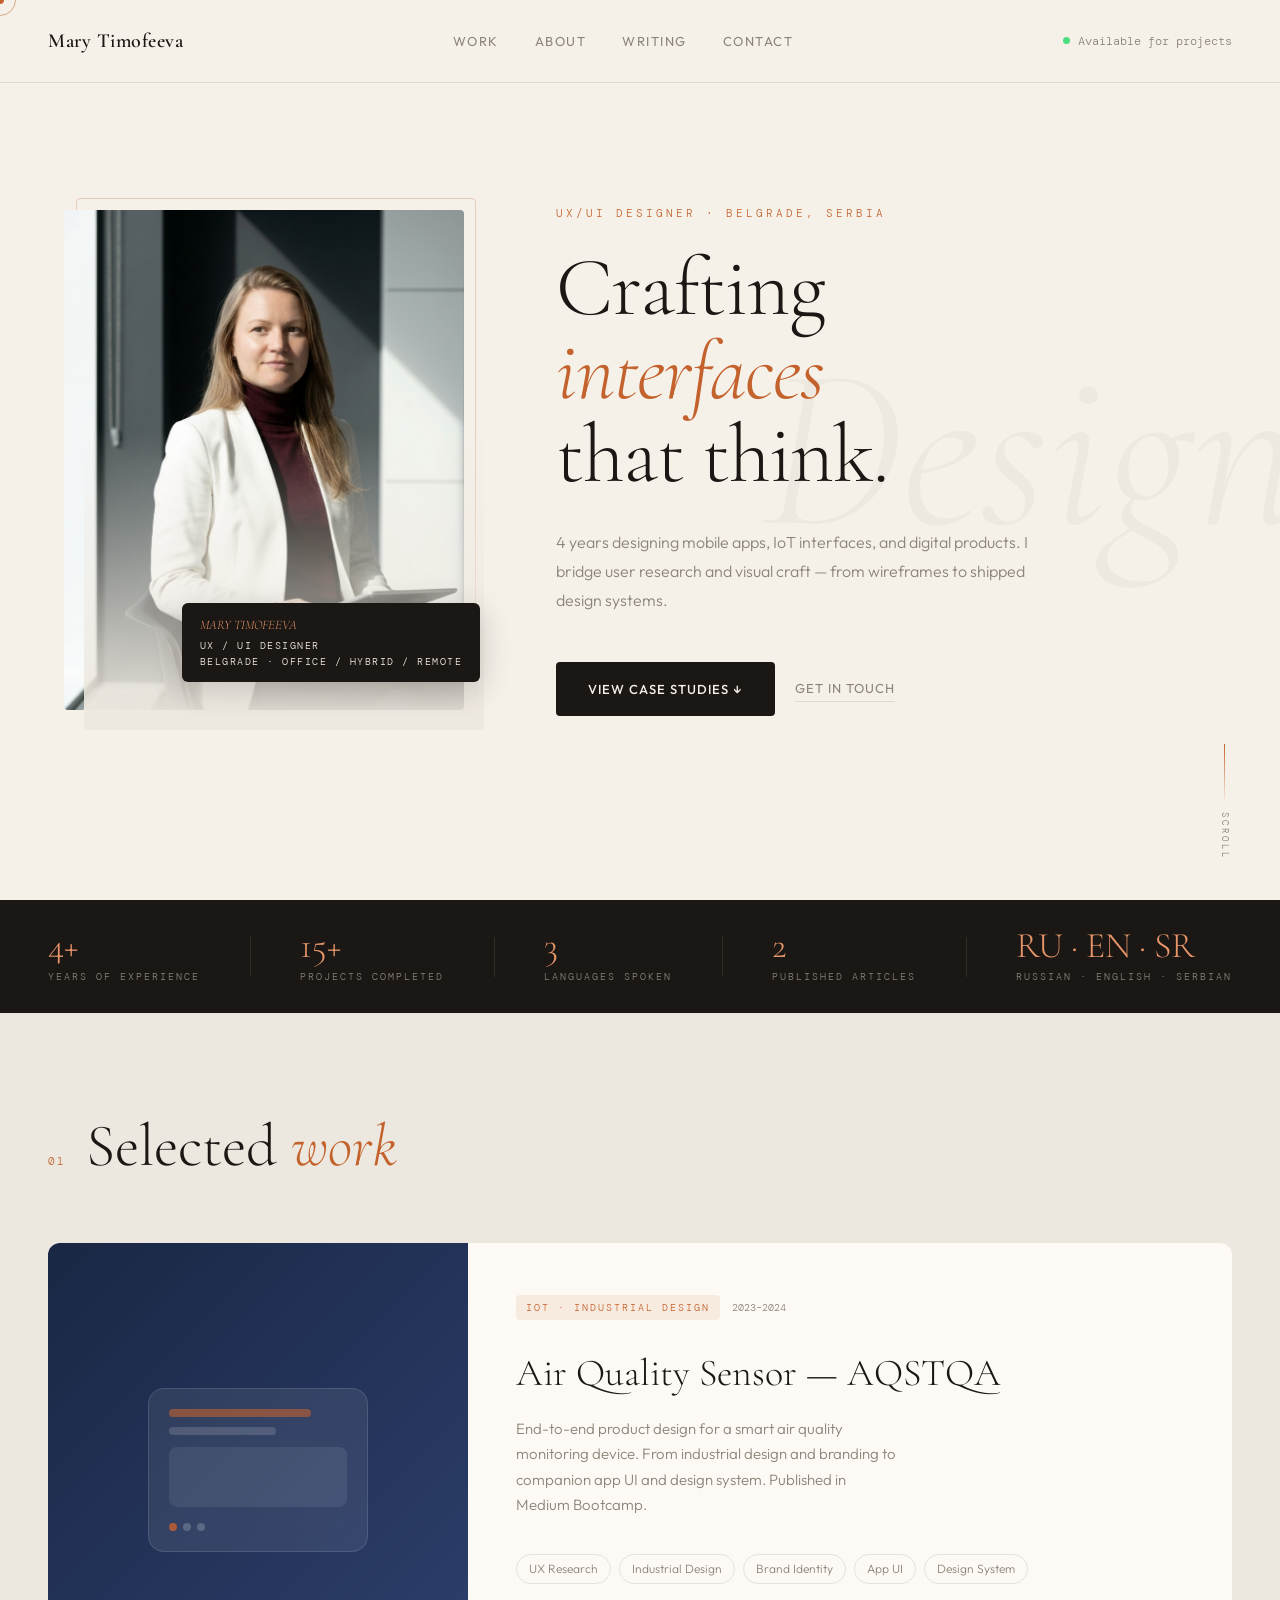
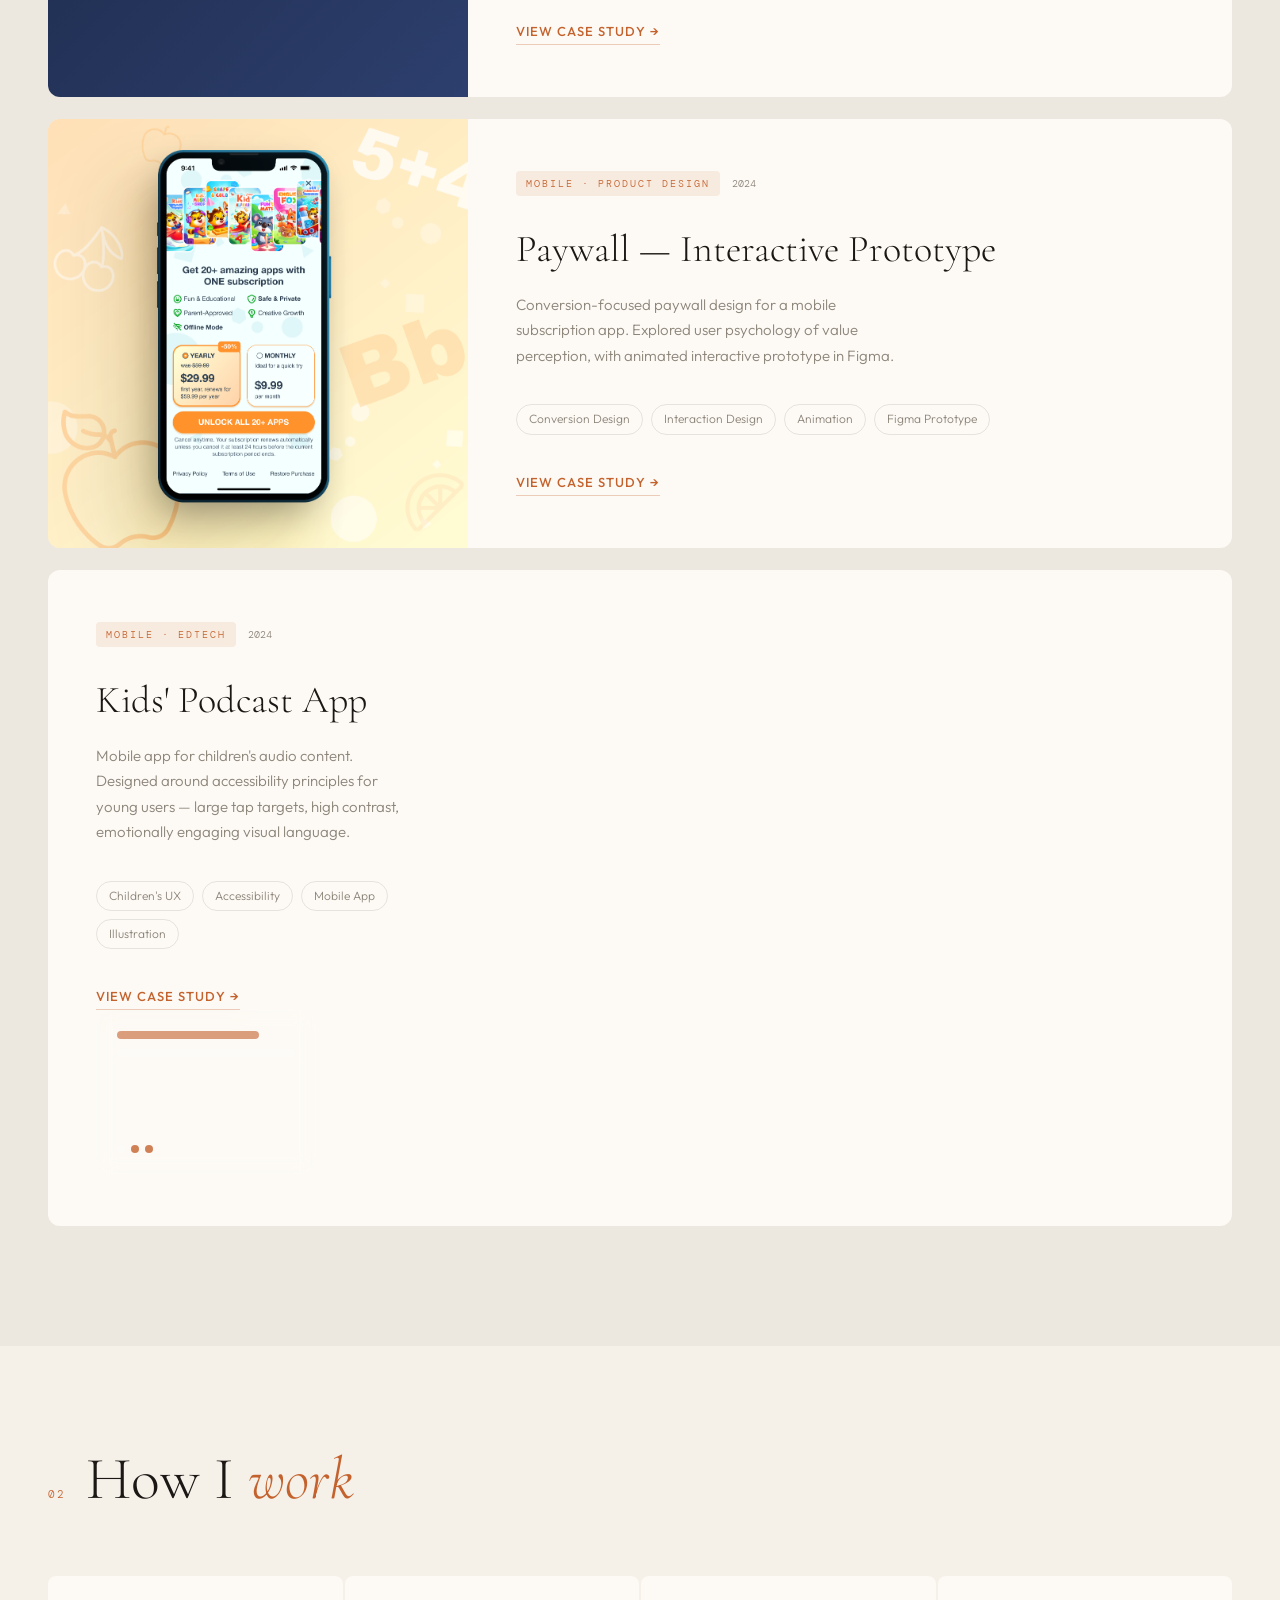
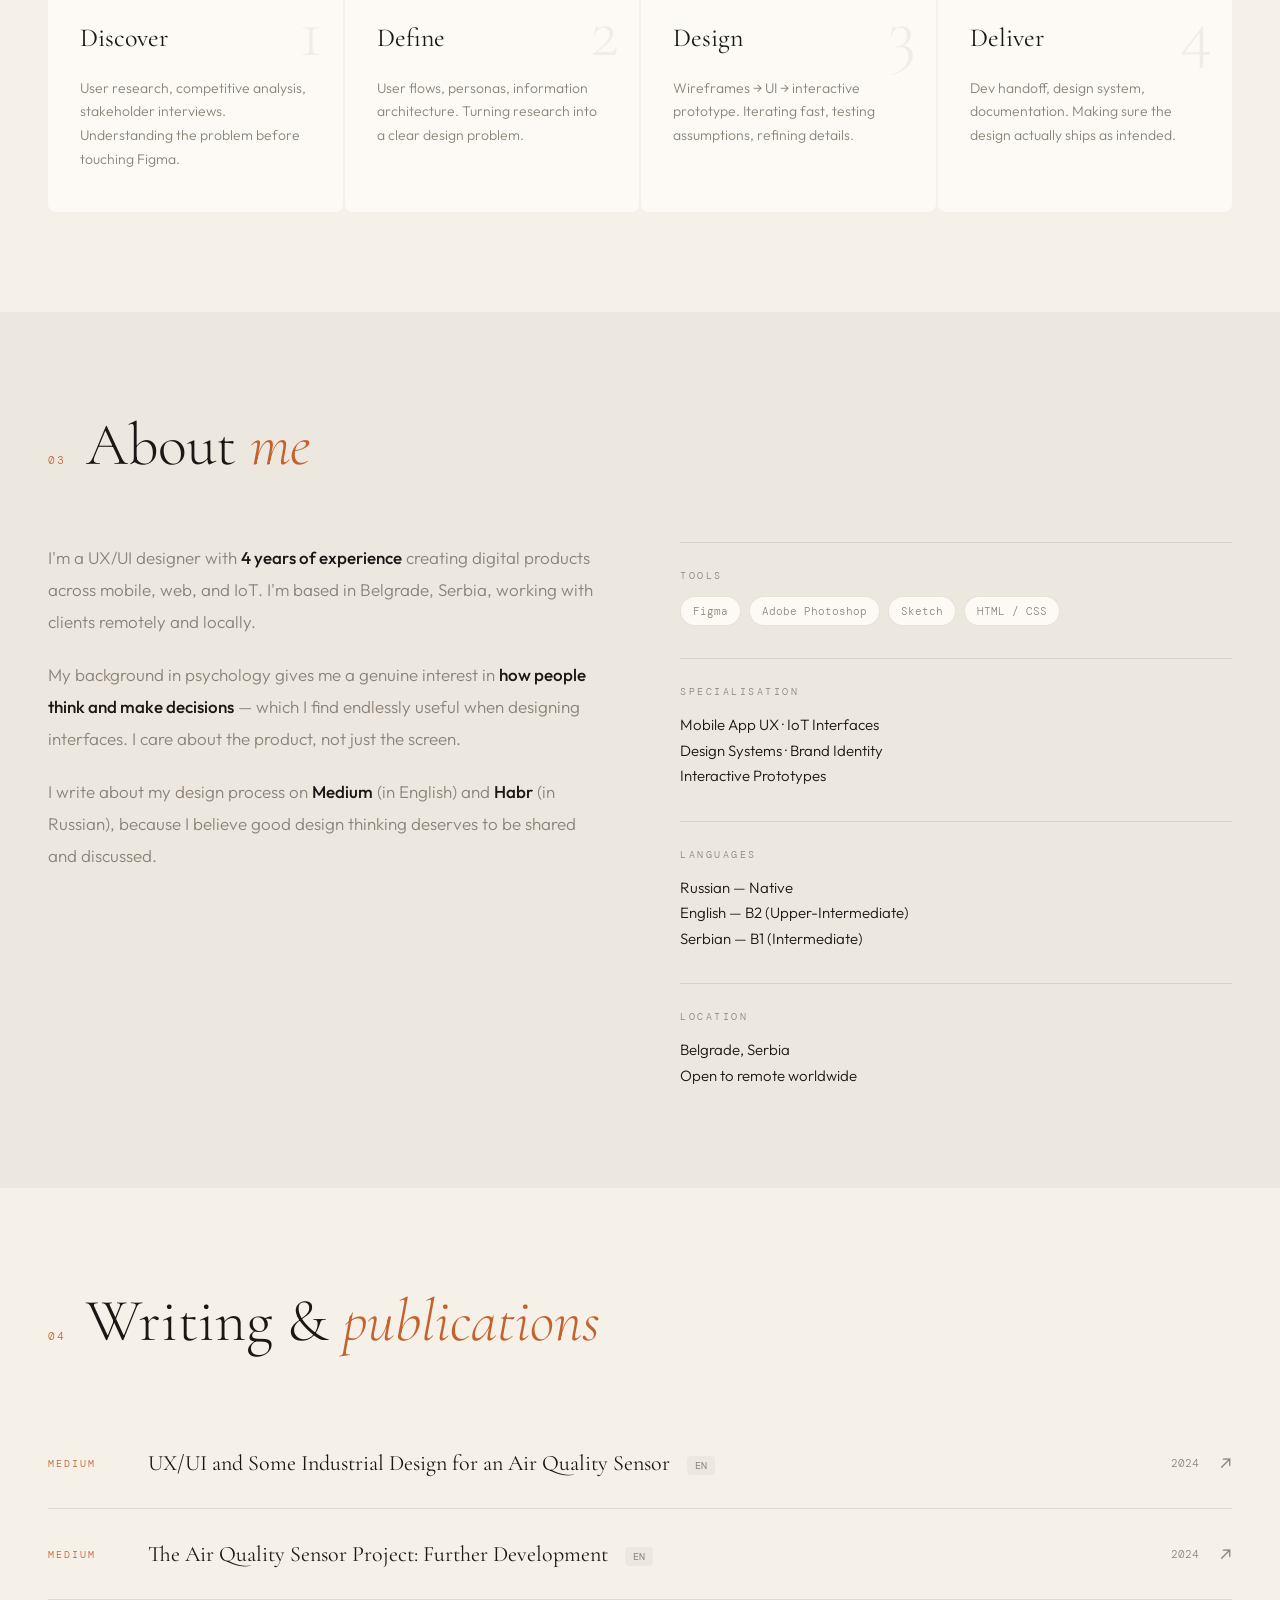
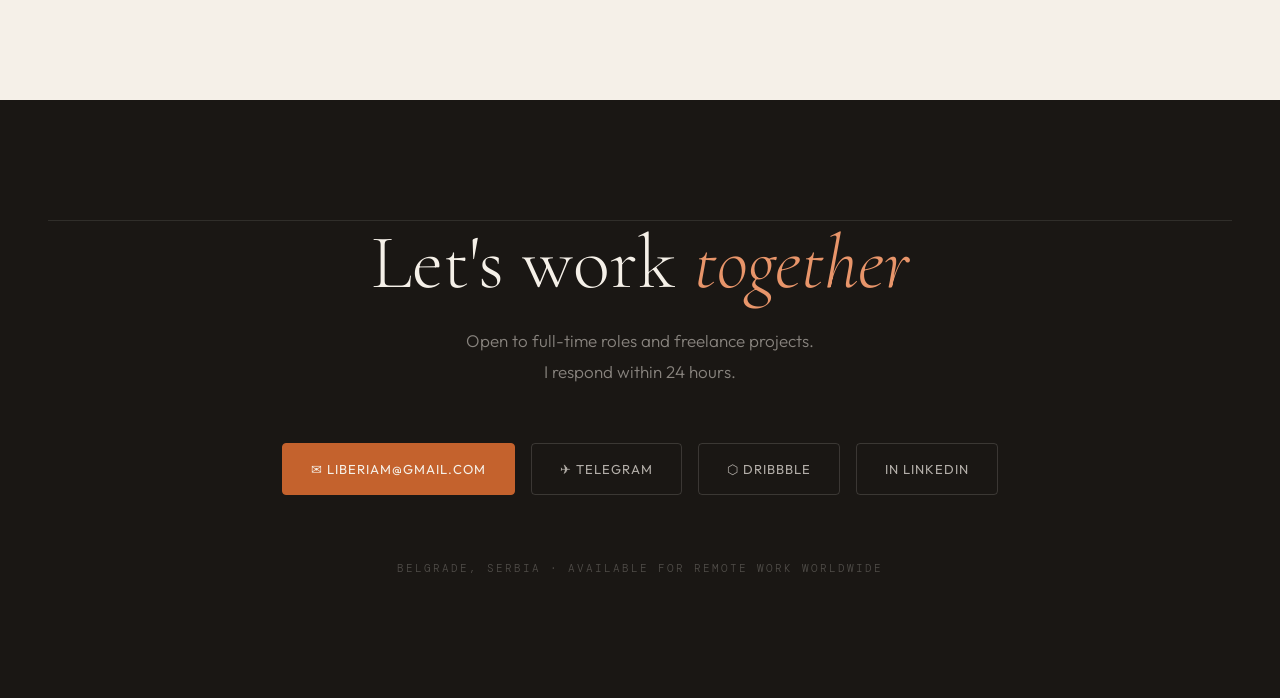
==== index.html @ 2b5f8d0b "Add files via upload" ====
<!DOCTYPE html>
<html lang="en">
<head>
<meta charset="UTF-8">
<meta name="viewport" content="width=device-width, initial-scale=1.0">
<title>Mary Timofeeva — UX/UI Designer Portfolio</title>
<style>
@import url('https://fonts.googleapis.com/css2?family=Cormorant+Garamond:ital,wght@0,300;0,400;0,600;1,300;1,400&family=DM+Mono:wght@300;400;500&family=Outfit:wght@300;400;500;600&display=swap');

:root {
  --cream: #F5F0E8;
  --ink: #1A1714;
  --warm-gray: #8C8479;
  --accent: #C4622D;
  --accent-light: #E8956A;
  --surface: #EDE8DF;
  --border: rgba(26,23,20,0.1);
  --card: #FDFAF5;
}

* { margin: 0; padding: 0; box-sizing: border-box; }

html { scroll-behavior: smooth; }

body {
  background: var(--cream);
  color: var(--ink);
  font-family: 'Outfit', sans-serif;
  font-weight: 300;
  line-height: 1.7;
  cursor: none;
}

/* Custom cursor */
.cursor {
  width: 8px; height: 8px;
  background: var(--accent);
  border-radius: 50%;
  position: fixed;
  pointer-events: none;
  z-index: 9999;
  transition: transform 0.15s ease;
  transform: translate(-50%, -50%);
}
.cursor-ring {
  width: 32px; height: 32px;
  border: 1px solid var(--accent);
  border-radius: 50%;
  position: fixed;
  pointer-events: none;
  z-index: 9998;
  transition: transform 0.35s ease, width 0.3s, height 0.3s, opacity 0.3s;
  transform: translate(-50%, -50%);
  opacity: 0.5;
}

/* Nav */
nav {
  position: fixed;
  top: 0; left: 0; right: 0;
  z-index: 100;
  display: flex;
  justify-content: space-between;
  align-items: center;
  padding: 24px 48px;
  background: rgba(245, 240, 232, 0.9);
  backdrop-filter: blur(12px);
  border-bottom: 1px solid var(--border);
}

.nav-logo {
  font-family: 'Cormorant Garamond', serif;
  font-size: 20px;
  font-weight: 600;
  letter-spacing: 0.5px;
}

.nav-links {
  display: flex;
  gap: 36px;
  list-style: none;
}

.nav-links a {
  font-size: 13px;
  font-weight: 400;
  letter-spacing: 1.5px;
  text-transform: uppercase;
  color: var(--warm-gray);
  text-decoration: none;
  transition: color 0.2s;
}

.nav-links a:hover { color: var(--accent); }

.nav-status {
  display: flex;
  align-items: center;
  gap: 8px;
  font-size: 12px;
  font-family: 'DM Mono', monospace;
  color: var(--warm-gray);
}

.status-dot {
  width: 7px; height: 7px;
  background: #4ade80;
  border-radius: 50%;
  animation: pulse 2s infinite;
}

@keyframes pulse {
  0%, 100% { opacity: 1; transform: scale(1); }
  50% { opacity: 0.6; transform: scale(0.85); }
}

/* Hero */
.hero {
  min-height: 100vh;
  display: grid;
  grid-template-columns: 420px 1fr;
  align-items: center;
  padding: 100px 64px 80px 64px;
  position: relative;
  overflow: hidden;
  gap: 72px;
}

.hero-bg-text {
  position: absolute;
  top: 50%;
  right: -20px;
  transform: translateY(-50%);
  font-family: 'Cormorant Garamond', serif;
  font-size: clamp(120px, 18vw, 280px);
  font-weight: 300;
  font-style: italic;
  color: rgba(26,23,20,0.035);
  line-height: 1;
  pointer-events: none;
  user-select: none;
  white-space: nowrap;
  z-index: 0;
}

/* Photo column */
.hero-photo-col {
  position: relative;
  z-index: 1;
  opacity: 0;
  animation: fadeUp 1s ease 0.1s forwards;
}

.hero-photo-frame {
  position: relative;
  width: 100%;
  max-width: 400px;
}

.hero-photo-frame::before {
  content: '';
  position: absolute;
  inset: -12px -12px 12px 12px;
  border: 1.5px solid rgba(196,98,45,0.25);
  border-radius: 4px;
  z-index: 0;
}

.hero-photo-frame::after {
  content: '';
  position: absolute;
  bottom: -20px;
  left: 20px;
  right: -20px;
  height: 60%;
  background: linear-gradient(to top, var(--surface), transparent);
  z-index: 2;
  border-radius: 0 0 4px 4px;
  pointer-events: none;
}

.hero-photo {
  width: 100%;
  aspect-ratio: 4/5;
  object-fit: cover;
  object-position: center top;
  border-radius: 4px;
  display: block;
  position: relative;
  z-index: 1;
  filter: grayscale(8%) contrast(1.02);
}

.hero-photo-badge {
  position: absolute;
  bottom: 28px;
  right: -16px;
  z-index: 10;
  background: var(--ink);
  color: var(--cream);
  padding: 12px 18px;
  border-radius: 6px;
  font-family: 'DM Mono', monospace;
  font-size: 10px;
  letter-spacing: 1.5px;
  text-transform: uppercase;
  line-height: 1.6;
  box-shadow: 0 8px 32px rgba(26,23,20,0.2);
}

.hero-photo-badge span {
  display: block;
  color: var(--accent-light);
  font-size: 13px;
  font-family: 'Cormorant Garamond', serif;
  font-style: italic;
  letter-spacing: 0;
  margin-bottom: 2px;
}

/* Text column */
.hero-text-col {
  position: relative;
  z-index: 1;
  display: flex;
  flex-direction: column;
  justify-content: center;
}

.hero-tag {
  font-family: 'DM Mono', monospace;
  font-size: 11px;
  letter-spacing: 3px;
  text-transform: uppercase;
  color: var(--accent);
  margin-bottom: 24px;
  opacity: 0;
  animation: fadeUp 0.8s ease 0.3s forwards;
}

.hero h1 {
  font-family: 'Cormorant Garamond', serif;
  font-size: clamp(48px, 6.5vw, 96px);
  font-weight: 300;
  line-height: 1.0;
  letter-spacing: -1px;
  margin-bottom: 32px;
  opacity: 0;
  animation: fadeUp 0.8s ease 0.5s forwards;
}

.hero h1 em {
  font-style: italic;
  color: var(--accent);
}

.hero-desc {
  max-width: 480px;
  font-size: 16px;
  color: var(--warm-gray);
  line-height: 1.8;
  margin-bottom: 48px;
  opacity: 0;
  animation: fadeUp 0.8s ease 0.7s forwards;
}

.hero-actions {
  display: flex;
  gap: 20px;
  align-items: center;
  opacity: 0;
  animation: fadeUp 0.8s ease 0.9s forwards;
}

.btn-primary {
  display: inline-flex;
  align-items: center;
  gap: 10px;
  background: var(--ink);
  color: var(--cream);
  padding: 16px 32px;
  border-radius: 4px;
  font-size: 13px;
  font-weight: 500;
  letter-spacing: 1px;
  text-transform: uppercase;
  text-decoration: none;
  transition: background 0.2s, transform 0.2s;
}

.btn-primary:hover {
  background: var(--accent);
  transform: translateY(-2px);
}

.btn-secondary {
  font-size: 13px;
  font-weight: 400;
  letter-spacing: 1px;
  text-transform: uppercase;
  color: var(--warm-gray);
  text-decoration: none;
  border-bottom: 1px solid var(--border);
  padding-bottom: 2px;
  transition: color 0.2s, border-color 0.2s;
}

.btn-secondary:hover {
  color: var(--accent);
  border-color: var(--accent);
}

.hero-scroll {
  position: absolute;
  bottom: 40px;
  right: 48px;
  display: flex;
  flex-direction: column;
  align-items: center;
  gap: 8px;
  opacity: 0;
  animation: fadeUp 0.8s ease 1.2s forwards;
  z-index: 2;
}

.scroll-line {
  width: 1px;
  height: 60px;
  background: linear-gradient(to bottom, var(--accent), transparent);
  animation: scrollAnim 2s ease-in-out infinite;
}

@keyframes scrollAnim {
  0%, 100% { transform: scaleY(1); opacity: 1; }
  50% { transform: scaleY(0.5); opacity: 0.4; }
}

.scroll-label {
  font-family: 'DM Mono', monospace;
  font-size: 9px;
  letter-spacing: 3px;
  text-transform: uppercase;
  color: var(--warm-gray);
  writing-mode: vertical-rl;
}

@keyframes fadeUp {
  from { opacity: 0; transform: translateY(24px); }
  to { opacity: 1; transform: translateY(0); }
}

/* Stats bar */
.stats-bar {
  background: var(--ink);
  color: var(--cream);
  padding: 28px 48px;
  display: flex;
  justify-content: space-between;
  align-items: center;
  gap: 24px;
  flex-wrap: wrap;
}

.stat {
  display: flex;
  flex-direction: column;
  gap: 4px;
}

.stat-num {
  font-family: 'Cormorant Garamond', serif;
  font-size: 36px;
  font-weight: 300;
  color: var(--accent-light);
  line-height: 1;
}

.stat-label {
  font-family: 'DM Mono', monospace;
  font-size: 10px;
  letter-spacing: 2px;
  text-transform: uppercase;
  color: rgba(245,240,232,0.5);
}

.stats-divider {
  width: 1px;
  height: 40px;
  background: rgba(245,240,232,0.1);
}

/* Section base */
section {
  padding: 100px 48px;
}

.section-header {
  display: flex;
  align-items: baseline;
  gap: 20px;
  margin-bottom: 64px;
}

.section-num {
  font-family: 'DM Mono', monospace;
  font-size: 11px;
  color: var(--accent);
  letter-spacing: 2px;
}

.section-title {
  font-family: 'Cormorant Garamond', serif;
  font-size: clamp(36px, 5vw, 60px);
  font-weight: 300;
  line-height: 1.1;
}

.section-title em {
  font-style: italic;
  color: var(--accent);
}

/* About */
.about-grid {
  display: grid;
  grid-template-columns: 1fr 1fr;
  gap: 80px;
  align-items: start;
}

.about-text p {
  font-size: 17px;
  line-height: 1.9;
  color: var(--warm-gray);
  margin-bottom: 20px;
}

.about-text p strong {
  color: var(--ink);
  font-weight: 500;
}

.about-aside {
  display: flex;
  flex-direction: column;
  gap: 32px;
}

.aside-block {
  border-top: 1px solid var(--border);
  padding-top: 24px;
}

.aside-label {
  font-family: 'DM Mono', monospace;
  font-size: 10px;
  letter-spacing: 2.5px;
  text-transform: uppercase;
  color: var(--warm-gray);
  margin-bottom: 12px;
}

.aside-content {
  font-size: 15px;
  line-height: 1.7;
}

.tool-pills {
  display: flex;
  flex-wrap: wrap;
  gap: 8px;
  margin-top: 4px;
}

.pill {
  font-family: 'DM Mono', monospace;
  font-size: 11px;
  padding: 5px 12px;
  border: 1px solid var(--border);
  border-radius: 100px;
  color: var(--warm-gray);
  background: var(--card);
}

/* Cases */
.cases { background: var(--surface); }

.case-grid {
  display: flex;
  flex-direction: column;
  gap: 2px;
}

.case-card {
  background: var(--card);
  border-radius: 12px;
  overflow: hidden;
  display: grid;
  grid-template-columns: 420px 1fr;
  min-height: 360px;
  transition: transform 0.3s ease, box-shadow 0.3s ease;
  text-decoration: none;
  color: inherit;
  margin-bottom: 20px;
}

.case-card:hover {
  transform: translateY(-4px);
  box-shadow: 0 24px 60px rgba(26,23,20,0.12);
}

.case-visual {
  order: -1;
  background: var(--surface);
  position: relative;
  overflow: hidden;
  display: flex;
  align-items: center;
  justify-content: center;
}

.case-content {
  padding: 52px 52px 52px 48px;
  display: flex;
  flex-direction: column;
  justify-content: space-between;
}

.case-meta {
  display: flex;
  gap: 12px;
  align-items: center;
  margin-bottom: 32px;
}

.case-type {
  font-family: 'DM Mono', monospace;
  font-size: 10px;
  letter-spacing: 2px;
  text-transform: uppercase;
  color: var(--accent);
  background: rgba(196,98,45,0.1);
  padding: 4px 10px;
  border-radius: 4px;
}

.case-year {
  font-family: 'DM Mono', monospace;
  font-size: 10px;
  color: var(--warm-gray);
}

.case-title {
  font-family: 'Cormorant Garamond', serif;
  font-size: 38px;
  font-weight: 300;
  line-height: 1.15;
  margin-bottom: 20px;
}

.case-desc {
  font-size: 15px;
  color: var(--warm-gray);
  line-height: 1.7;
  margin-bottom: 36px;
  max-width: 380px;
}

.case-tags {
  display: flex;
  flex-wrap: wrap;
  gap: 8px;
  margin-bottom: 36px;
}

.case-tag {
  font-size: 12px;
  color: var(--warm-gray);
  border: 1px solid var(--border);
  padding: 4px 12px;
  border-radius: 100px;
}

.case-link {
  display: inline-flex;
  align-items: center;
  gap: 8px;
  font-size: 13px;
  font-weight: 500;
  letter-spacing: 1px;
  text-transform: uppercase;
  color: var(--accent);
  text-decoration: none;
  border-bottom: 1px solid rgba(196,98,45,0.3);
  padding-bottom: 2px;
  width: fit-content;
  transition: gap 0.2s;
}

.case-link:hover { gap: 14px; }



/* Case visual mockup placeholders */
.mockup-1 { background: linear-gradient(135deg, #1a2744 0%, #2d3f6e 100%); }
.mockup-2 { background: linear-gradient(135deg, #1e1e2e 0%, #2d1f3d 100%); }
.mockup-3 { background: linear-gradient(135deg, #1a3020 0%, #2d5238 100%); }
.mockup-4 { background: linear-gradient(135deg, #2d1a1a 0%, #4a2525 100%); }

.mockup-inner {
  width: 220px;
  background: rgba(255,255,255,0.08);
  border-radius: 16px;
  border: 1px solid rgba(255,255,255,0.12);
  padding: 20px;
  backdrop-filter: blur(10px);
}

.mockup-bar {
  height: 8px;
  background: rgba(255,255,255,0.15);
  border-radius: 4px;
  margin-bottom: 10px;
}

.mockup-bar.short { width: 60%; }
.mockup-bar.accent { background: rgba(196,98,45,0.6); width: 80%; }

.mockup-rect {
  height: 60px;
  background: rgba(255,255,255,0.08);
  border-radius: 8px;
  margin-top: 12px;
}

.mockup-dots {
  display: flex;
  gap: 6px;
  margin-top: 16px;
}

.mockup-dot {
  width: 8px; height: 8px;
  border-radius: 50%;
  background: rgba(255,255,255,0.2);
}

.mockup-dot.active { background: rgba(196,98,45,0.8); }

/* Process section */
.process-steps {
  display: grid;
  grid-template-columns: repeat(4, 1fr);
  gap: 2px;
  counter-reset: steps;
}

.step {
  background: var(--card);
  padding: 40px 32px;
  border-radius: 8px;
  position: relative;
  overflow: hidden;
  transition: background 0.3s;
}

.step:hover { background: var(--ink); }
.step:hover .step-num,
.step:hover .step-title,
.step:hover .step-desc { color: var(--cream); }
.step:hover .step-num { color: var(--accent-light); }

.step-num {
  font-family: 'Cormorant Garamond', serif;
  font-size: 72px;
  font-weight: 300;
  color: rgba(26,23,20,0.06);
  line-height: 1;
  position: absolute;
  top: 20px;
  right: 20px;
  transition: color 0.3s;
}

.step-title {
  font-family: 'Cormorant Garamond', serif;
  font-size: 26px;
  font-weight: 400;
  margin-bottom: 16px;
  position: relative;
  transition: color 0.3s;
}

.step-desc {
  font-size: 14px;
  color: var(--warm-gray);
  line-height: 1.7;
  position: relative;
  transition: color 0.3s;
}

/* Publications */
.pub-list {
  display: flex;
  flex-direction: column;
  gap: 0;
}

.pub-item {
  display: flex;
  align-items: center;
  justify-content: space-between;
  padding: 28px 0;
  border-bottom: 1px solid var(--border);
  text-decoration: none;
  color: inherit;
  gap: 24px;
  transition: padding-left 0.3s;
}

.pub-item:hover { padding-left: 12px; }
.pub-item:hover .pub-arrow { color: var(--accent); transform: translateX(4px); }

.pub-left { display: flex; align-items: center; gap: 20px; }

.pub-source {
  font-family: 'DM Mono', monospace;
  font-size: 10px;
  letter-spacing: 2px;
  text-transform: uppercase;
  color: var(--accent);
  width: 80px;
  flex-shrink: 0;
}

.pub-title {
  font-family: 'Cormorant Garamond', serif;
  font-size: 22px;
  font-weight: 400;
  line-height: 1.3;
}

.pub-lang {
  font-family: 'DM Mono', monospace;
  font-size: 10px;
  color: var(--warm-gray);
  background: var(--surface);
  padding: 3px 8px;
  border-radius: 4px;
  margin-left: 12px;
  vertical-align: middle;
}

.pub-right {
  display: flex;
  align-items: center;
  gap: 20px;
  flex-shrink: 0;
}

.pub-year {
  font-family: 'DM Mono', monospace;
  font-size: 11px;
  color: var(--warm-gray);
}

.pub-arrow {
  font-size: 20px;
  color: var(--warm-gray);
  transition: color 0.2s, transform 0.2s;
}

/* Contact */
.contact {
  background: var(--ink);
  color: var(--cream);
  text-align: center;
  padding: 120px 48px;
}

.contact .section-title { color: var(--cream); }
.contact .section-title em { color: var(--accent-light); }

.contact-sub {
  font-size: 17px;
  color: rgba(245,240,232,0.5);
  max-width: 440px;
  margin: 20px auto 56px;
  line-height: 1.8;
}

.contact-links {
  display: flex;
  justify-content: center;
  gap: 16px;
  flex-wrap: wrap;
  margin-bottom: 64px;
}

.contact-link {
  display: inline-flex;
  align-items: center;
  gap: 8px;
  padding: 14px 28px;
  border: 1px solid rgba(245,240,232,0.15);
  border-radius: 4px;
  font-size: 13px;
  font-weight: 400;
  letter-spacing: 1px;
  text-transform: uppercase;
  color: rgba(245,240,232,0.7);
  text-decoration: none;
  transition: all 0.2s;
}

.contact-link:hover {
  background: rgba(245,240,232,0.08);
  color: var(--cream);
  border-color: rgba(245,240,232,0.3);
}

.contact-link.primary {
  background: var(--accent);
  border-color: var(--accent);
  color: var(--cream);
}

.contact-link.primary:hover { background: var(--accent-light); border-color: var(--accent-light); }

.contact-bottom {
  font-family: 'DM Mono', monospace;
  font-size: 11px;
  letter-spacing: 2px;
  color: rgba(245,240,232,0.25);
  text-transform: uppercase;
}

/* Notion guide overlay */
.notion-guide {
  background: var(--surface);
  border-top: 3px solid var(--accent);
  padding: 60px 48px;
}

.guide-title {
  font-family: 'Cormorant Garamond', serif;
  font-size: 32px;
  font-weight: 400;
  margin-bottom: 8px;
}

.guide-sub {
  color: var(--warm-gray);
  font-size: 15px;
  margin-bottom: 48px;
}

.guide-grid {
  display: grid;
  grid-template-columns: repeat(3, 1fr);
  gap: 24px;
}

.guide-block {
  background: var(--card);
  border-radius: 10px;
  padding: 28px;
  border: 1px solid var(--border);
}

.guide-step {
  font-family: 'DM Mono', monospace;
  font-size: 10px;
  letter-spacing: 2px;
  color: var(--accent);
  text-transform: uppercase;
  margin-bottom: 10px;
}

.guide-block h4 {
  font-size: 16px;
  font-weight: 600;
  margin-bottom: 12px;
}

.guide-block ul {
  list-style: none;
  display: flex;
  flex-direction: column;
  gap: 6px;
}

.guide-block li {
  font-size: 13px;
  color: var(--warm-gray);
  padding-left: 14px;
  position: relative;
  line-height: 1.5;
}

.guide-block li::before {
  content: '·';
  position: absolute;
  left: 0;
  color: var(--accent);
  font-weight: 700;
}

.guide-block code {
  font-family: 'DM Mono', monospace;
  font-size: 11px;
  background: var(--surface);
  padding: 2px 6px;
  border-radius: 3px;
  color: var(--accent);
}

@media (max-width: 900px) {
  nav { padding: 20px 24px; }
  .nav-links { display: none; }
  .hero {
    grid-template-columns: 1fr;
    padding: 100px 24px 60px;
    gap: 48px;
    min-height: auto;
  }
  .hero-photo-col { max-width: 280px; margin: 0 auto; }
  .hero-photo-frame::after { display: none; }
  .hero-photo-badge { right: 0; bottom: 16px; }
  .hero-text-col { text-align: center; }
  .hero-desc { max-width: 100%; }
  .hero-actions { justify-content: center; }
  section { padding-left: 24px; padding-right: 24px; }
  .about-grid { grid-template-columns: 1fr; gap: 40px; }
  .case-card { grid-template-columns: 1fr; }
  .case-visual { height: 220px; }
  .process-steps { grid-template-columns: 1fr 1fr; }
  .guide-grid { grid-template-columns: 1fr; }
  .stats-bar { padding: 24px; gap: 16px; }
  .stats-divider { display: none; }
  .hero-scroll { display: none; }
}
</style>
</head>
<body>

<div class="cursor" id="cursor"></div>
<div class="cursor-ring" id="cursorRing"></div>

<nav>
  <div class="nav-logo">Mary Timofeeva</div>
  <ul class="nav-links">
    <li><a href="#work">Work</a></li>
    <li><a href="#about">About</a></li>
    <li><a href="#publications">Writing</a></li>
    <li><a href="#contact">Contact</a></li>
  </ul>
  <div class="nav-status">
    <div class="status-dot"></div>
    Available for projects
  </div>
</nav>

<!-- HERO -->
<section class="hero">
  <div class="hero-bg-text">Design</div>

  <!-- LEFT: Photo -->
  <div class="hero-photo-col">
    <div class="hero-photo-frame">
      <img
        src="assets/mary.png"
        alt="Mary Timofeeva — UX/UI Designer"
        class="hero-photo"
      />
      <div class="hero-photo-badge">
        <span>Mary Timofeeva</span>
        UX / UI Designer<br>Belgrade · Office / Hybrid / Remote
      </div>
    </div>
  </div>

  <!-- RIGHT: Text -->
  <div class="hero-text-col">
    <div class="hero-tag">UX/UI Designer · Belgrade, Serbia</div>
    <h1>Crafting<br><em>interfaces</em><br>that think.</h1>
    <p class="hero-desc">
      4 years designing mobile apps, IoT interfaces, and digital products.
      I bridge user research and visual craft — from wireframes to shipped design systems.
    </p>
    <div class="hero-actions">
      <a href="#work" class="btn-primary">View Case Studies ↓</a>
      <a href="#contact" class="btn-secondary">Get in touch</a>
    </div>
  </div>

  <div class="hero-scroll">
    <div class="scroll-line"></div>
    <span class="scroll-label">Scroll</span>
  </div>
</section>

<!-- STATS -->
<div class="stats-bar">
  <div class="stat">
    <span class="stat-num">4+</span>
    <span class="stat-label">Years of experience</span>
  </div>
  <div class="stats-divider"></div>
  <div class="stat">
    <span class="stat-num">15+</span>
    <span class="stat-label">Projects completed</span>
  </div>
  <div class="stats-divider"></div>
  <div class="stat">
    <span class="stat-num">3</span>
    <span class="stat-label">Languages spoken</span>
  </div>
  <div class="stats-divider"></div>
  <div class="stat">
    <span class="stat-num">2</span>
    <span class="stat-label">Published articles</span>
  </div>
  <div class="stats-divider"></div>
  <div class="stat">
    <span class="stat-num">RU · EN · SR</span>
    <span class="stat-label">Russian · English · Serbian</span>
  </div>
</div>

<!-- WORK -->
<section class="cases" id="work">
  <div class="section-header">
    <span class="section-num">01</span>
    <h2 class="section-title">Selected <em>work</em></h2>
  </div>

  <div class="case-grid">

    <!-- Case 1: Air Quality Sensor -->
    <div class="case-card">
      <div class="case-content">
        <div>
          <div class="case-meta">
            <span class="case-type">IoT · Industrial Design</span>
            <span class="case-year">2023–2024</span>
          </div>
          <h3 class="case-title">Air Quality Sensor — AQSTQA</h3>
          <p class="case-desc">
            End-to-end product design for a smart air quality monitoring device.
            From industrial design and branding to companion app UI and design system.
            Published in Medium Bootcamp.
          </p>
          <div class="case-tags">
            <span class="case-tag">UX Research</span>
            <span class="case-tag">Industrial Design</span>
            <span class="case-tag">Brand Identity</span>
            <span class="case-tag">App UI</span>
            <span class="case-tag">Design System</span>
          </div>
        </div>
        <a href="case-air-quality-sensor.html" class="case-link">
          View case study →
        </a>
      </div>
      <div class="case-visual mockup-1">
        <div class="mockup-inner">
          <div class="mockup-bar accent"></div>
          <div class="mockup-bar short"></div>
          <div class="mockup-rect"></div>
          <div class="mockup-dots">
            <div class="mockup-dot active"></div>
            <div class="mockup-dot"></div>
            <div class="mockup-dot"></div>
          </div>
        </div>
      </div>
    </div>

    <!-- Case 2: Paywall -->
    <div class="case-card">
      <div class="case-content">
        <div>
          <div class="case-meta">
            <span class="case-type">Mobile · Product Design</span>
            <span class="case-year">2024</span>
          </div>
          <h3 class="case-title">Paywall — Interactive Prototype</h3>
          <p class="case-desc">
            Conversion-focused paywall design for a mobile subscription app.
            Explored user psychology of value perception, with animated interactive prototype in Figma.
          </p>
          <div class="case-tags">
            <span class="case-tag">Conversion Design</span>
            <span class="case-tag">Interaction Design</span>
            <span class="case-tag">Animation</span>
            <span class="case-tag">Figma Prototype</span>
          </div>
        </div>
        <a href="case-paywall.html" class="case-link">
          View case study →
        </a>
      </div>
      <div class="case-visual" style="overflow:hidden; padding:0;">
        <img src="assets/paywall-1.png" alt="Paywall for children's educational mobile games"
          style="width:100%; height:100%; object-fit:cover; object-position:right center; display:block;">
      </div>
    </div>

    <!-- Case 3: Kids Podcasts -->
    <div class="case-card">
      <div class="case-content">
        <div>
          <div class="case-meta">
            <span class="case-type">Mobile · EdTech</span>
            <span class="case-year">2024</span>
          </div>
          <h3 class="case-title">Kids' Podcast App</h3>
          <p class="case-desc">
            Mobile app for children's audio content. Designed around accessibility principles for young users —
            large tap targets, high contrast, emotionally engaging visual language.
          </p>
          <div class="case-tags">
            <span class="case-tag">Children's UX</span>
            <span class="case-tag">Accessibility</span>
            <span class="case-tag">Mobile App</span>
            <span class="case-tag">Illustration</span>
          </div>
        </div>
        <a href="case-kids-podcasts.html" class="case-link">
          View case study →
        </a>
        <div class="mockup-inner">
          <div class="mockup-bar accent"></div>
          <div class="mockup-bar"></div>
          <div class="mockup-rect"></div>
          <div class="mockup-dots">
            <div class="mockup-dot"></div>
            <div class="mockup-dot active"></div>
            <div class="mockup-dot active"></div>
          </div>
        </div>
      </div>
    </div>

  </div>
</section>

<!-- PROCESS -->
<section>
  <div class="section-header">
    <span class="section-num">02</span>
    <h2 class="section-title">How I <em>work</em></h2>
  </div>
  <div class="process-steps">
    <div class="step">
      <span class="step-num">1</span>
      <h3 class="step-title">Discover</h3>
      <p class="step-desc">User research, competitive analysis, stakeholder interviews. Understanding the problem before touching Figma.</p>
    </div>
    <div class="step">
      <span class="step-num">2</span>
      <h3 class="step-title">Define</h3>
      <p class="step-desc">User flows, personas, information architecture. Turning research into a clear design problem.</p>
    </div>
    <div class="step">
      <span class="step-num">3</span>
      <h3 class="step-title">Design</h3>
      <p class="step-desc">Wireframes → UI → interactive prototype. Iterating fast, testing assumptions, refining details.</p>
    </div>
    <div class="step">
      <span class="step-num">4</span>
      <h3 class="step-title">Deliver</h3>
      <p class="step-desc">Dev handoff, design system, documentation. Making sure the design actually ships as intended.</p>
    </div>
  </div>
</section>

<!-- ABOUT -->
<section id="about" style="background: var(--surface);">
  <div class="section-header">
    <span class="section-num">03</span>
    <h2 class="section-title">About <em>me</em></h2>
  </div>
  <div class="about-grid">
    <div class="about-text">
      <p>
        I'm a UX/UI designer with <strong>4 years of experience</strong> creating digital products
        across mobile, web, and IoT. I'm based in Belgrade, Serbia, working with clients remotely and locally.
      </p>
      <p>
        My background in psychology gives me a genuine interest in <strong>how people think and make decisions</strong> —
        which I find endlessly useful when designing interfaces. I care about the product, not just the screen.
      </p>
      <p>
        I write about my design process on <strong>Medium</strong> (in English) and <strong>Habr</strong> (in Russian),
        because I believe good design thinking deserves to be shared and discussed.
      </p>
    </div>
    <div class="about-aside">
      <div class="aside-block">
        <div class="aside-label">Tools</div>
        <div class="tool-pills">
          <span class="pill">Figma</span>
          <span class="pill">Adobe Photoshop</span>
          <span class="pill">Sketch</span>
          <span class="pill">HTML / CSS</span>
        </div>
      </div>
      <div class="aside-block">
        <div class="aside-label">Specialisation</div>
        <div class="aside-content">
          Mobile App UX · IoT Interfaces<br>
          Design Systems · Brand Identity<br>
          Interactive Prototypes
        </div>
      </div>
      <div class="aside-block">
        <div class="aside-label">Languages</div>
        <div class="aside-content">
          Russian — Native<br>
          English — B2 (Upper-Intermediate)<br>
          Serbian — B1 (Intermediate)
        </div>
      </div>
      <div class="aside-block">
        <div class="aside-label">Location</div>
        <div class="aside-content">
          Belgrade, Serbia<br>
          Open to remote worldwide
        </div>
      </div>
    </div>
  </div>
</section>

<!-- PUBLICATIONS -->
<section id="publications">
  <div class="section-header">
    <span class="section-num">04</span>
    <h2 class="section-title">Writing &amp; <em>publications</em></h2>
  </div>
  <div class="pub-list">
    <a href="https://medium.com/design-bootcamp/ux-ui-and-some-industrial-design-for-an-air-quality-sensor-5907c88cd090" class="pub-item" target="_blank">
      <div class="pub-left">
        <span class="pub-source">Medium</span>
        <span class="pub-title">UX/UI and Some Industrial Design for an Air Quality Sensor <span class="pub-lang">EN</span></span>
      </div>
      <div class="pub-right">
        <span class="pub-year">2024</span>
        <span class="pub-arrow">↗</span>
      </div>
    </a>
    <a href="https://medium.com/@liberiam/the-air-quality-sensor-project-further-development-6a466597585a" class="pub-item" target="_blank">
      <div class="pub-left">
        <span class="pub-source">Medium</span>
        <span class="pub-title">The Air Quality Sensor Project: Further Development <span class="pub-lang">EN</span></span>
      </div>
      <div class="pub-right">
        <span class="pub-year">2024</span>
        <span class="pub-arrow">↗</span>
      </div>
    </a>
  </div>
</section>

<!-- CONTACT -->
<section class="contact" id="contact">
  <div class="section-header" style="justify-content: center; border-bottom: 1px solid rgba(245,240,232,0.1); padding-bottom: 0; margin-bottom: 0;">
  </div>
  <h2 class="section-title" style="color: var(--cream); font-size: clamp(40px,6vw,80px);">
    Let's work <em>together</em>
  </h2>
  <p class="contact-sub">
    Open to full-time roles and freelance projects.<br>
    I respond within 24 hours.
  </p>
  <div class="contact-links">
    <a href="mailto:liberiam@gmail.com" class="contact-link primary">✉ liberiam@gmail.com</a>
    <a href="https://t.me/LiberiamMary" class="contact-link" target="_blank">✈ Telegram</a>
    <a href="https://dribbble.com/liberiam" class="contact-link" target="_blank">⬡ Dribbble</a>
    <a href="https://www.linkedin.com/in/mary-timofeeva-184484382/" class="contact-link" target="_blank">in LinkedIn</a>
  </div>
  <p class="contact-bottom">Belgrade, Serbia · Available for remote work worldwide</p>
</section>

<script>
const cursor = document.getElementById('cursor');
const ring = document.getElementById('cursorRing');
let mx = 0, my = 0, rx = 0, ry = 0;

document.addEventListener('mousemove', e => {
  mx = e.clientX; my = e.clientY;
  cursor.style.left = mx + 'px';
  cursor.style.top = my + 'px';
});

function animateRing() {
  rx += (mx - rx) * 0.12;
  ry += (my - ry) * 0.12;
  ring.style.left = rx + 'px';
  ring.style.top = ry + 'px';
  requestAnimationFrame(animateRing);
}
animateRing();

document.querySelectorAll('a, button, .step').forEach(el => {
  el.addEventListener('mouseenter', () => {
    cursor.style.transform = 'translate(-50%, -50%) scale(2.5)';
    ring.style.opacity = '0.15';
    ring.style.width = '50px';
    ring.style.height = '50px';
  });
  el.addEventListener('mouseleave', () => {
    cursor.style.transform = 'translate(-50%, -50%) scale(1)';
    ring.style.opacity = '0.5';
    ring.style.width = '32px';
    ring.style.height = '32px';
  });
});

const observer = new IntersectionObserver(entries => {
  entries.forEach(e => {
    if (e.isIntersecting) {
      e.target.style.opacity = '1';
      e.target.style.transform = 'translateY(0)';
    }
  });
}, { threshold: 0.1 });

document.querySelectorAll('.case-card, .step, .pub-item, .aside-block').forEach(el => {
  el.style.opacity = '0';
  el.style.transform = 'translateY(20px)';
  el.style.transition = 'opacity 0.6s ease, transform 0.6s ease';
  observer.observe(el);
});
</script>
</body>
</html>
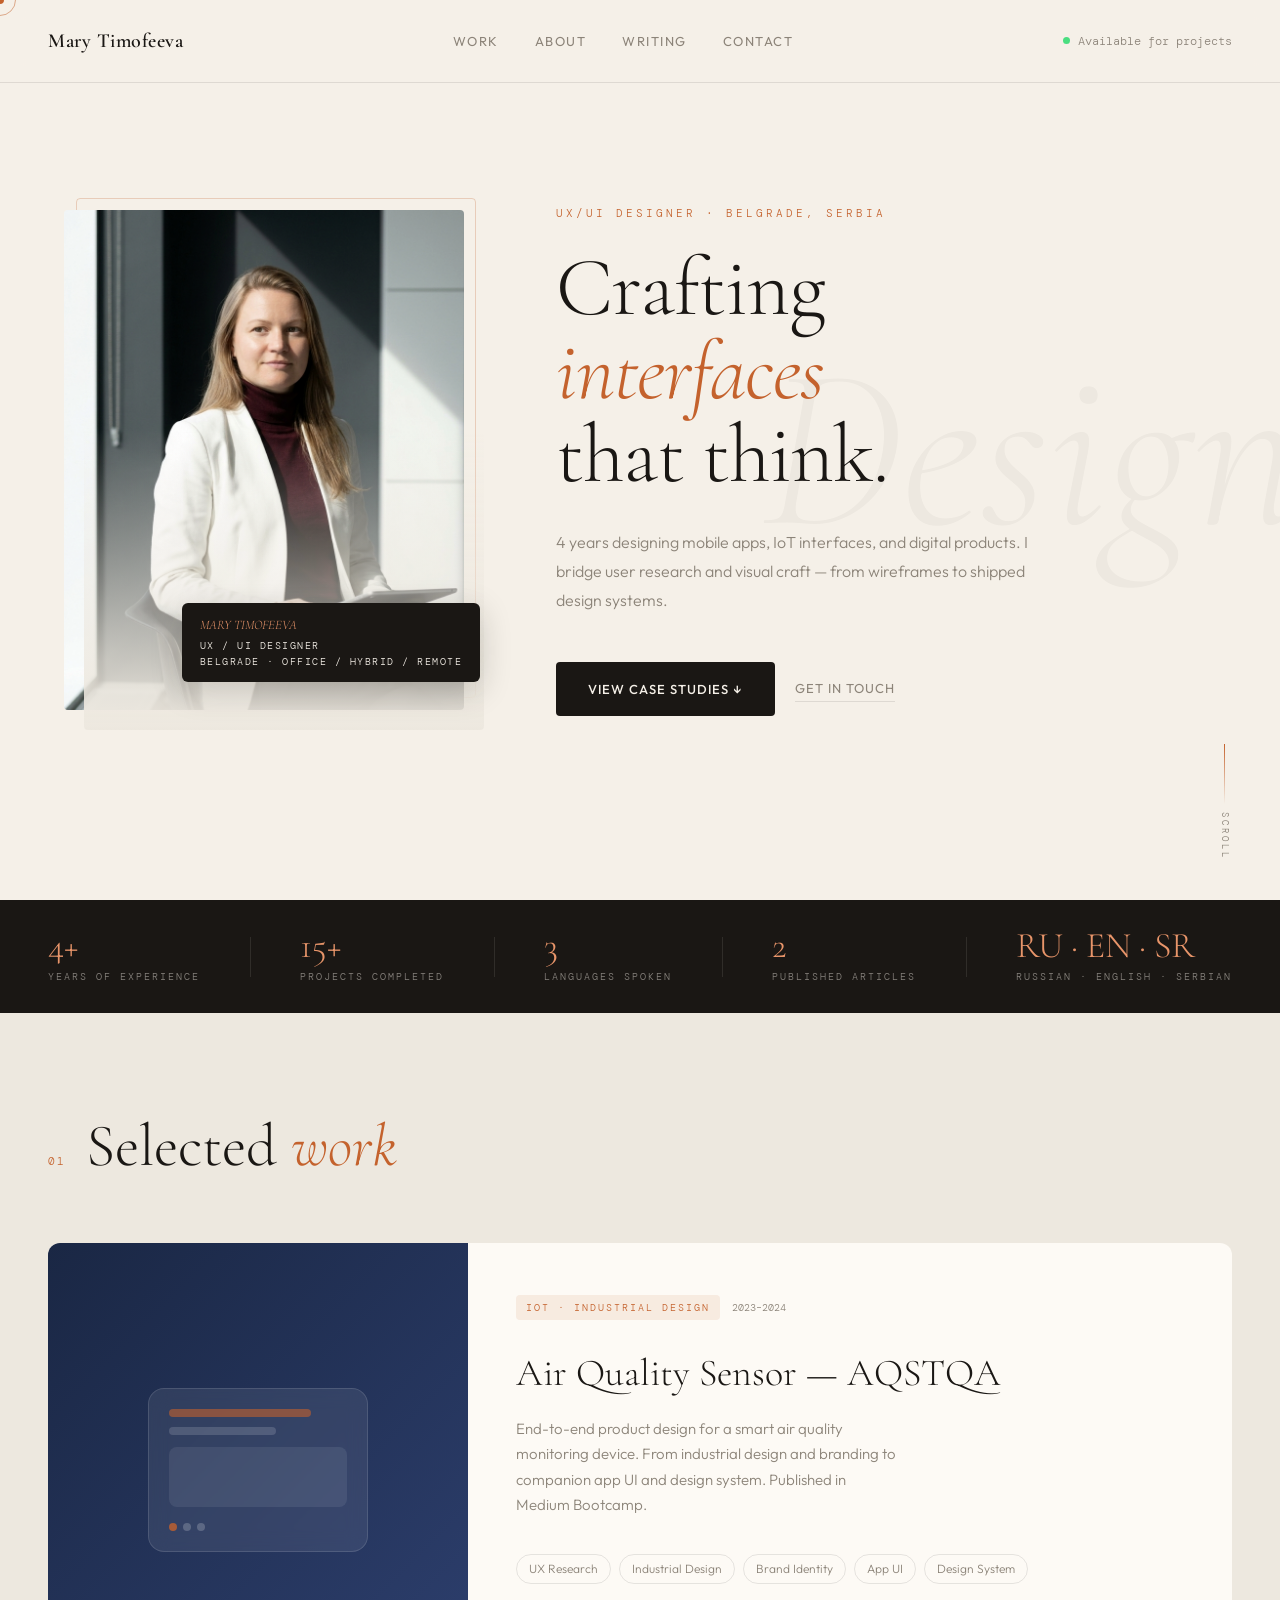
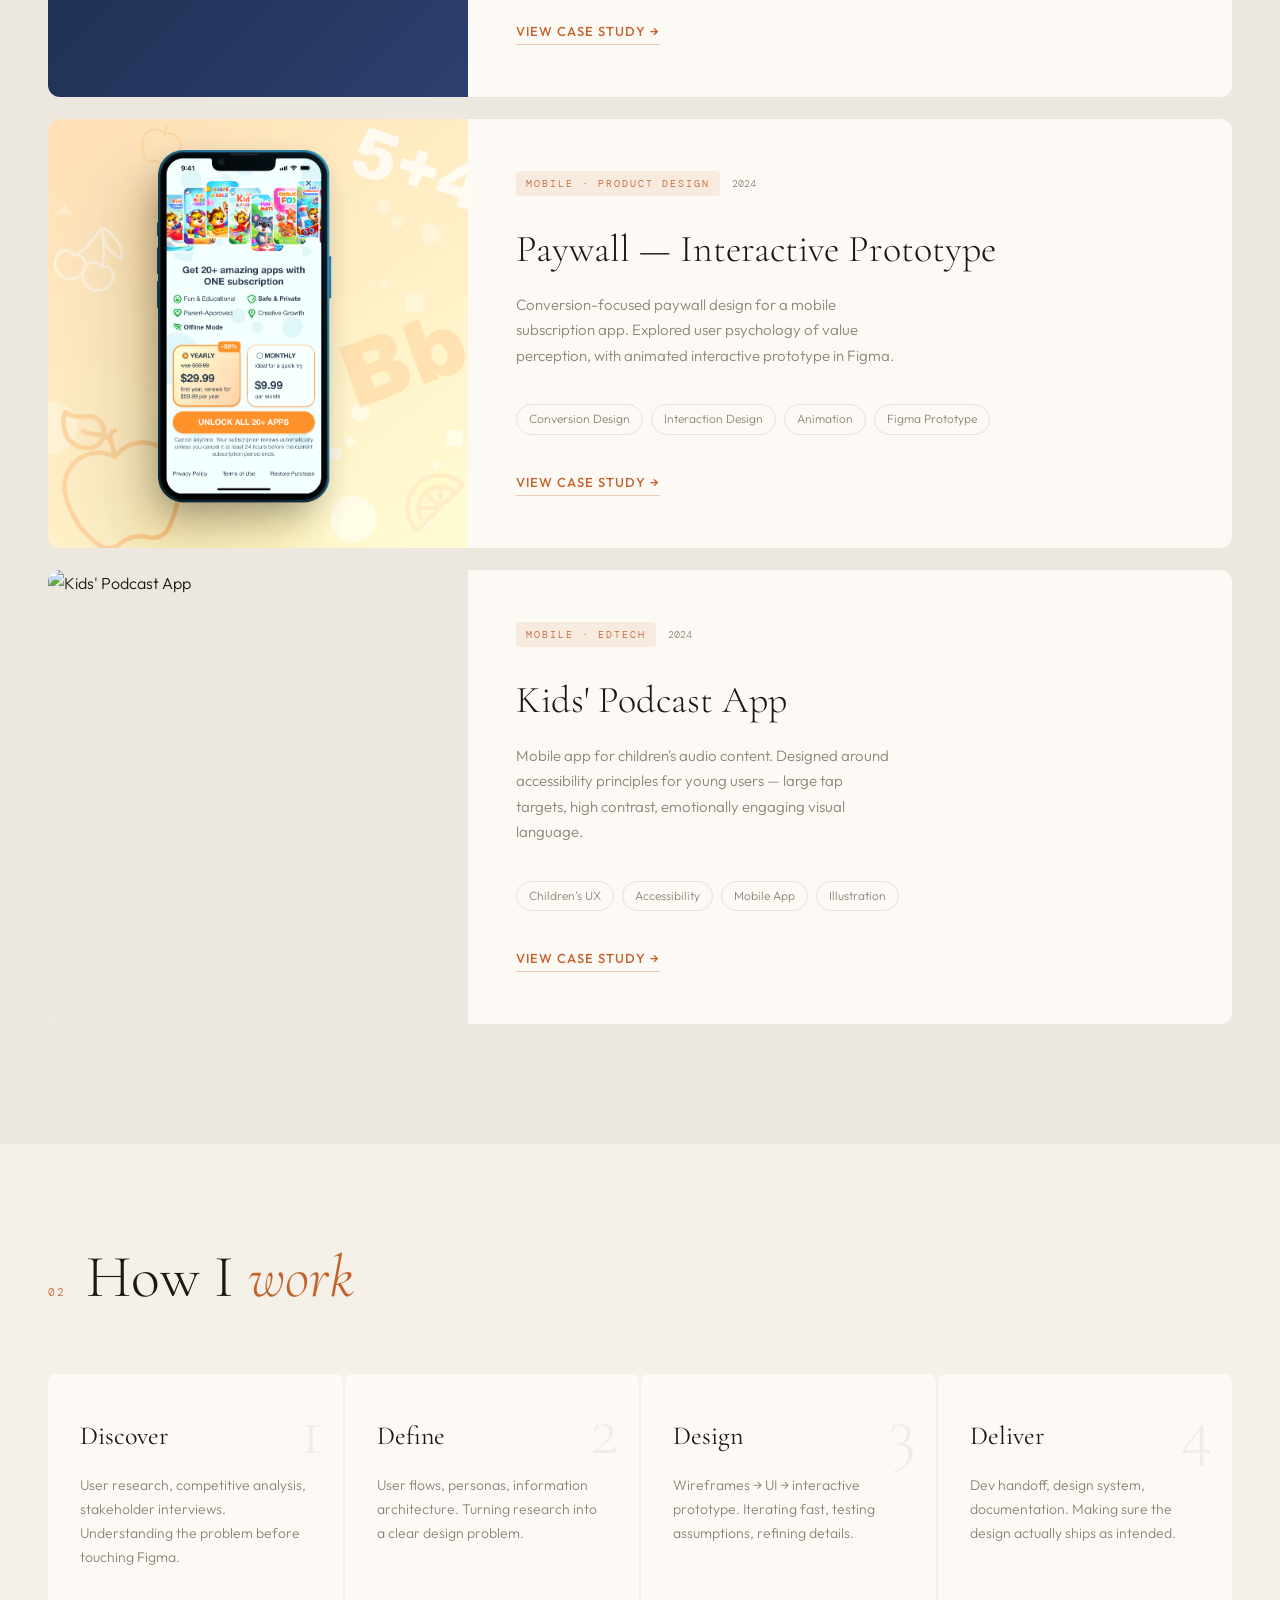
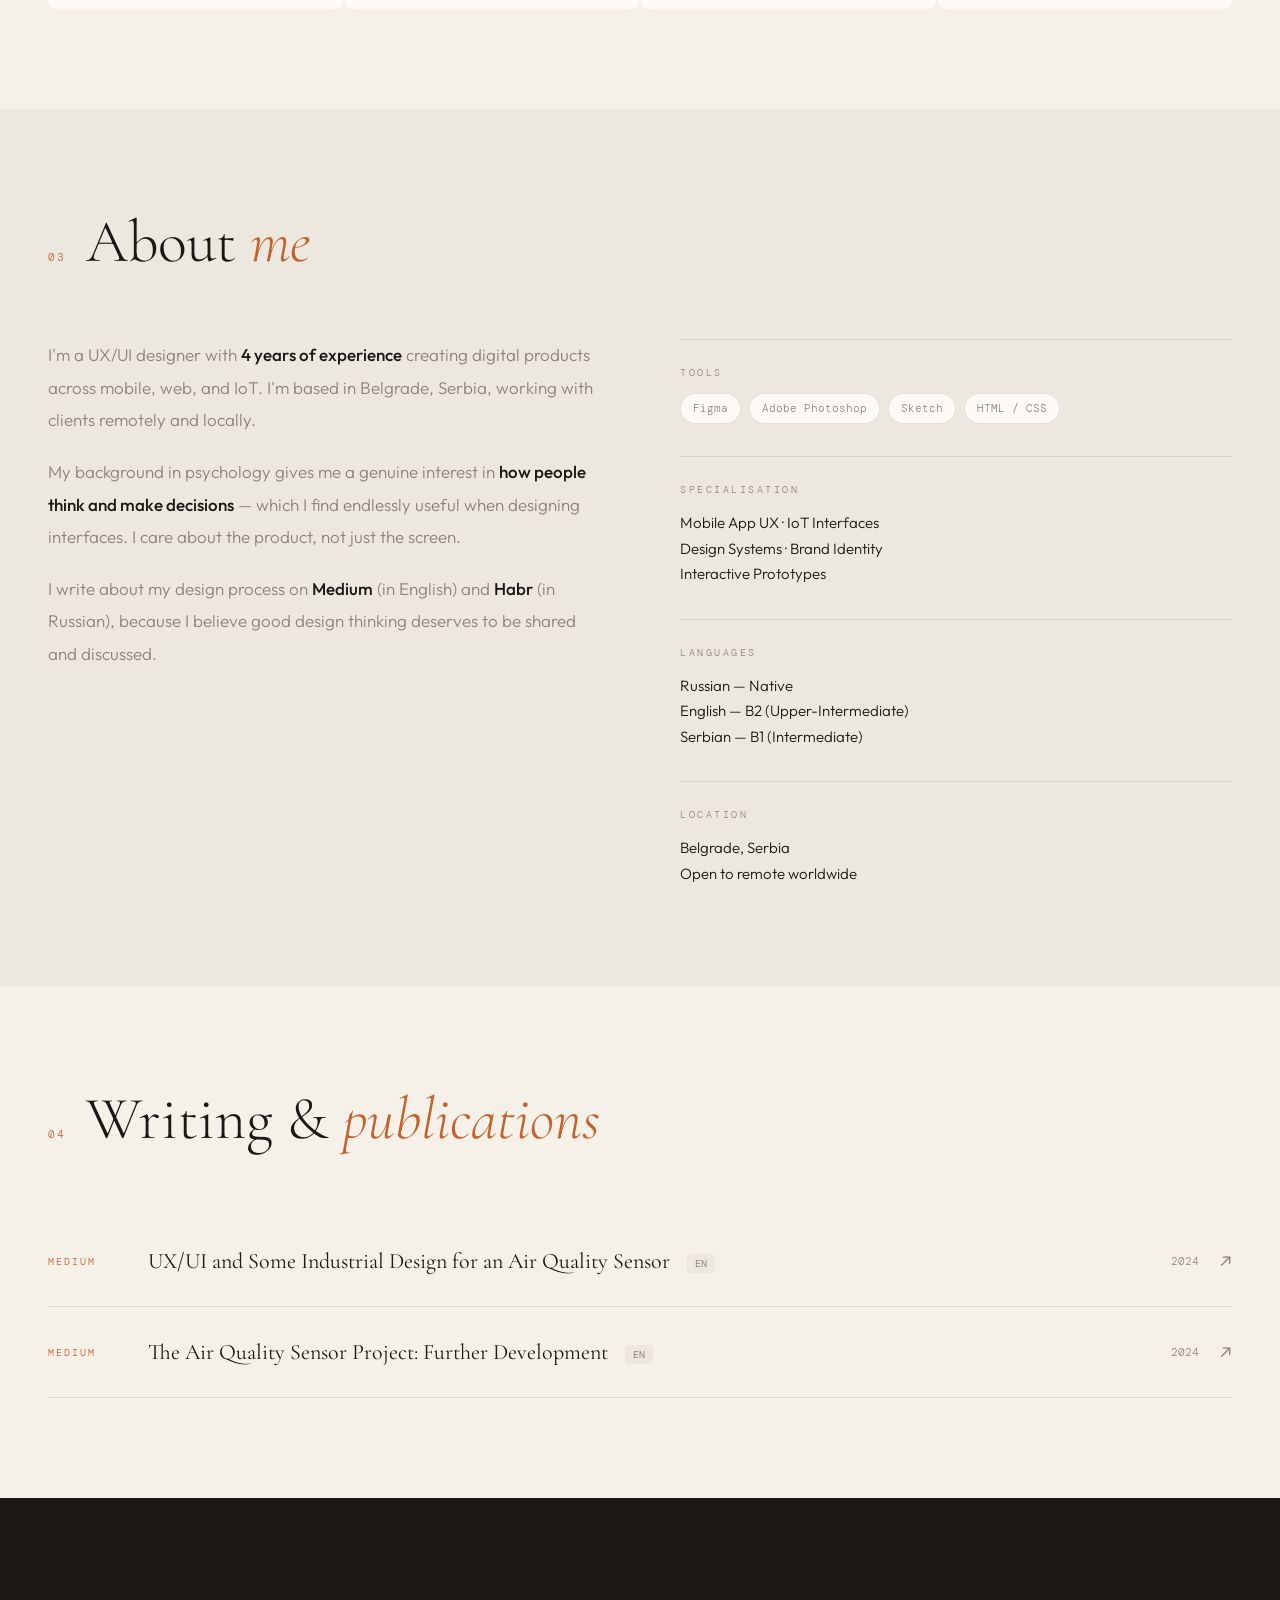
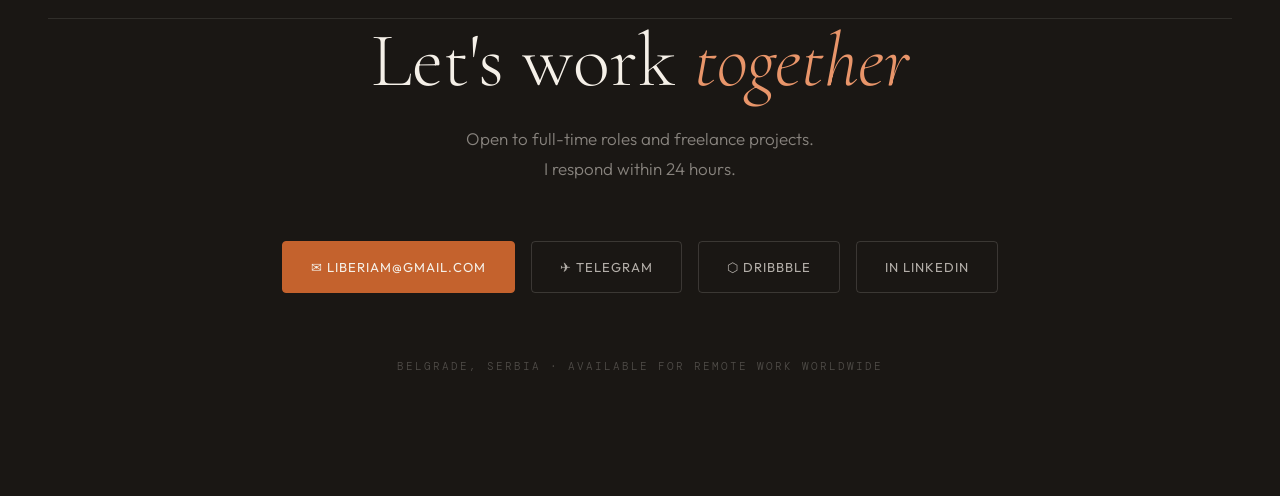
==== commit f95804c3: "Add files via upload" ====
--- a/index.html
+++ b/index.html
@@ -1130,16 +1130,10 @@
         <a href="case-kids-podcasts.html" class="case-link">
           View case study →
         </a>
-        <div class="mockup-inner">
-          <div class="mockup-bar accent"></div>
-          <div class="mockup-bar"></div>
-          <div class="mockup-rect"></div>
-          <div class="mockup-dots">
-            <div class="mockup-dot"></div>
-            <div class="mockup-dot active"></div>
-            <div class="mockup-dot active"></div>
-          </div>
-        </div>
+      </div>
+      <div class="case-visual" style="overflow:hidden; padding:0;">
+        <img src="assets/kids-cover.png" alt="Kids' Podcast App"
+          style="width:100%; height:100%; object-fit:cover; object-position:right center; display:block;">
       </div>
     </div>
 
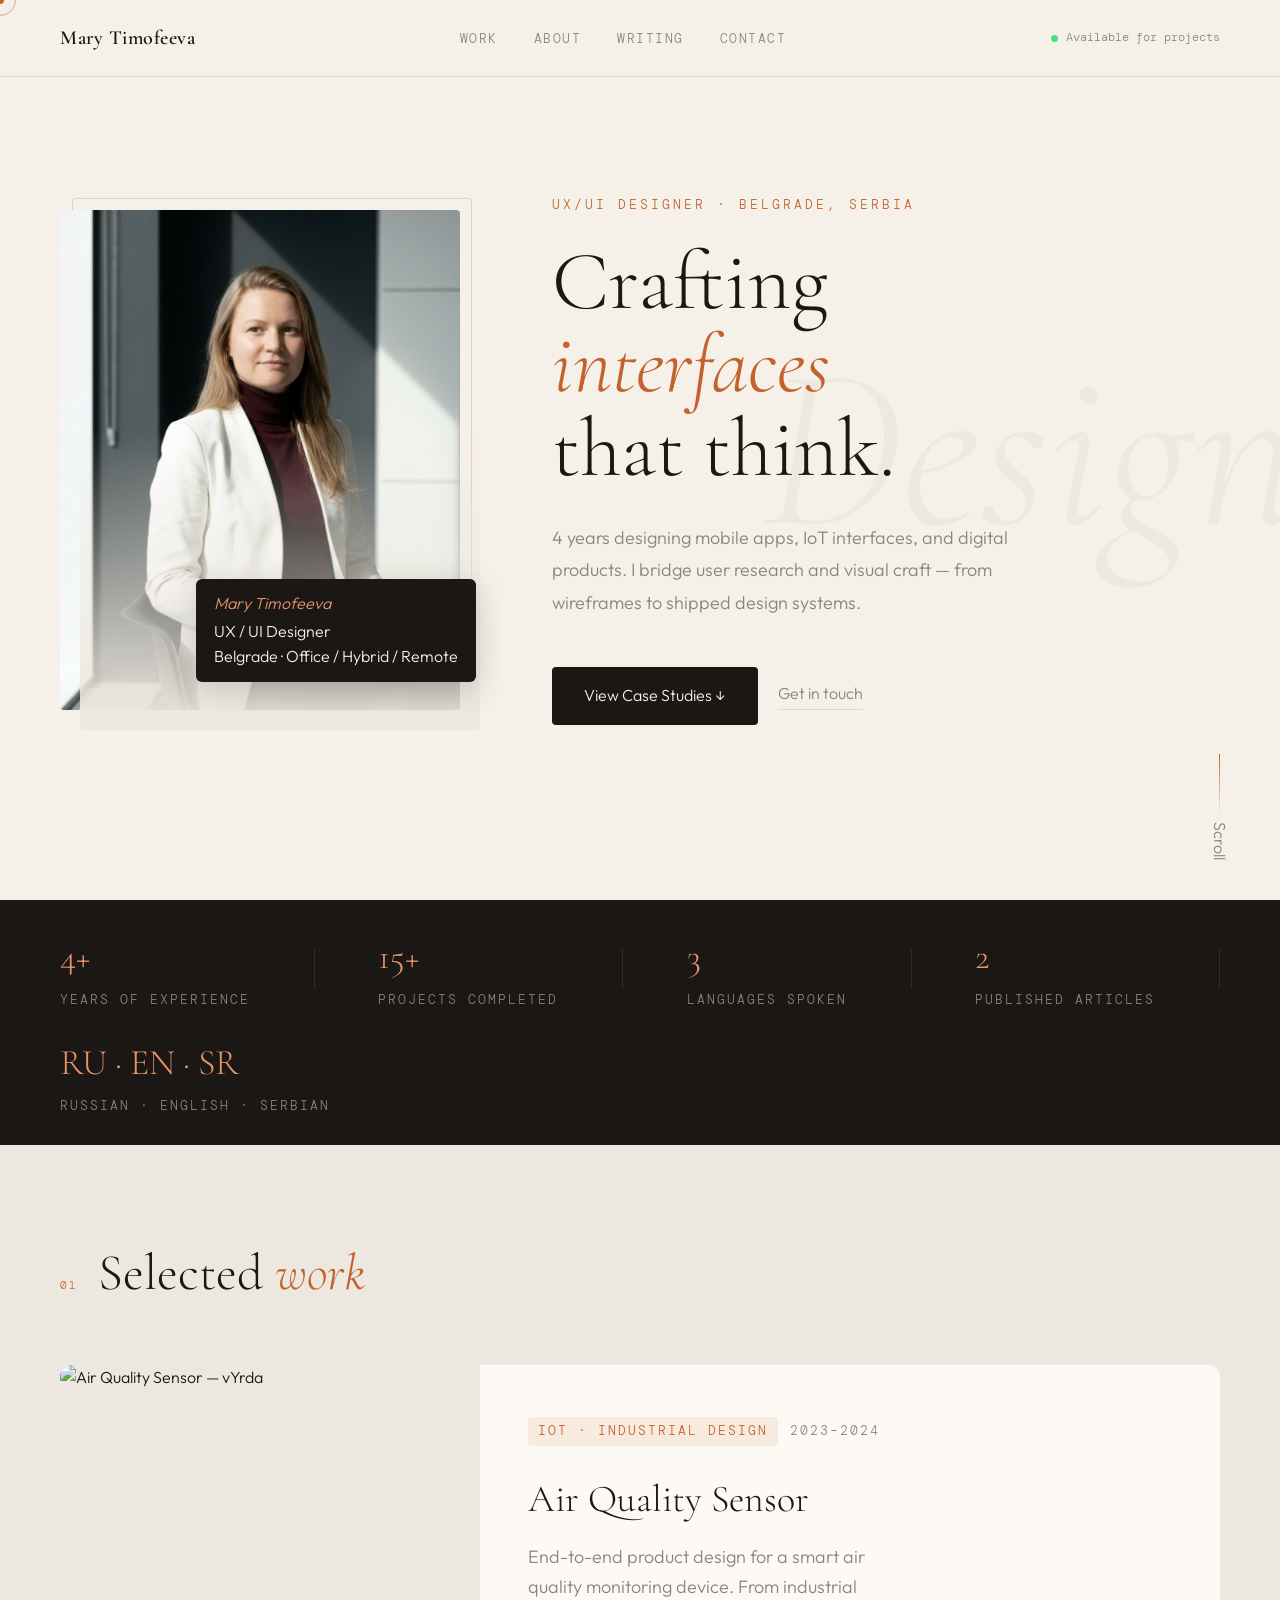
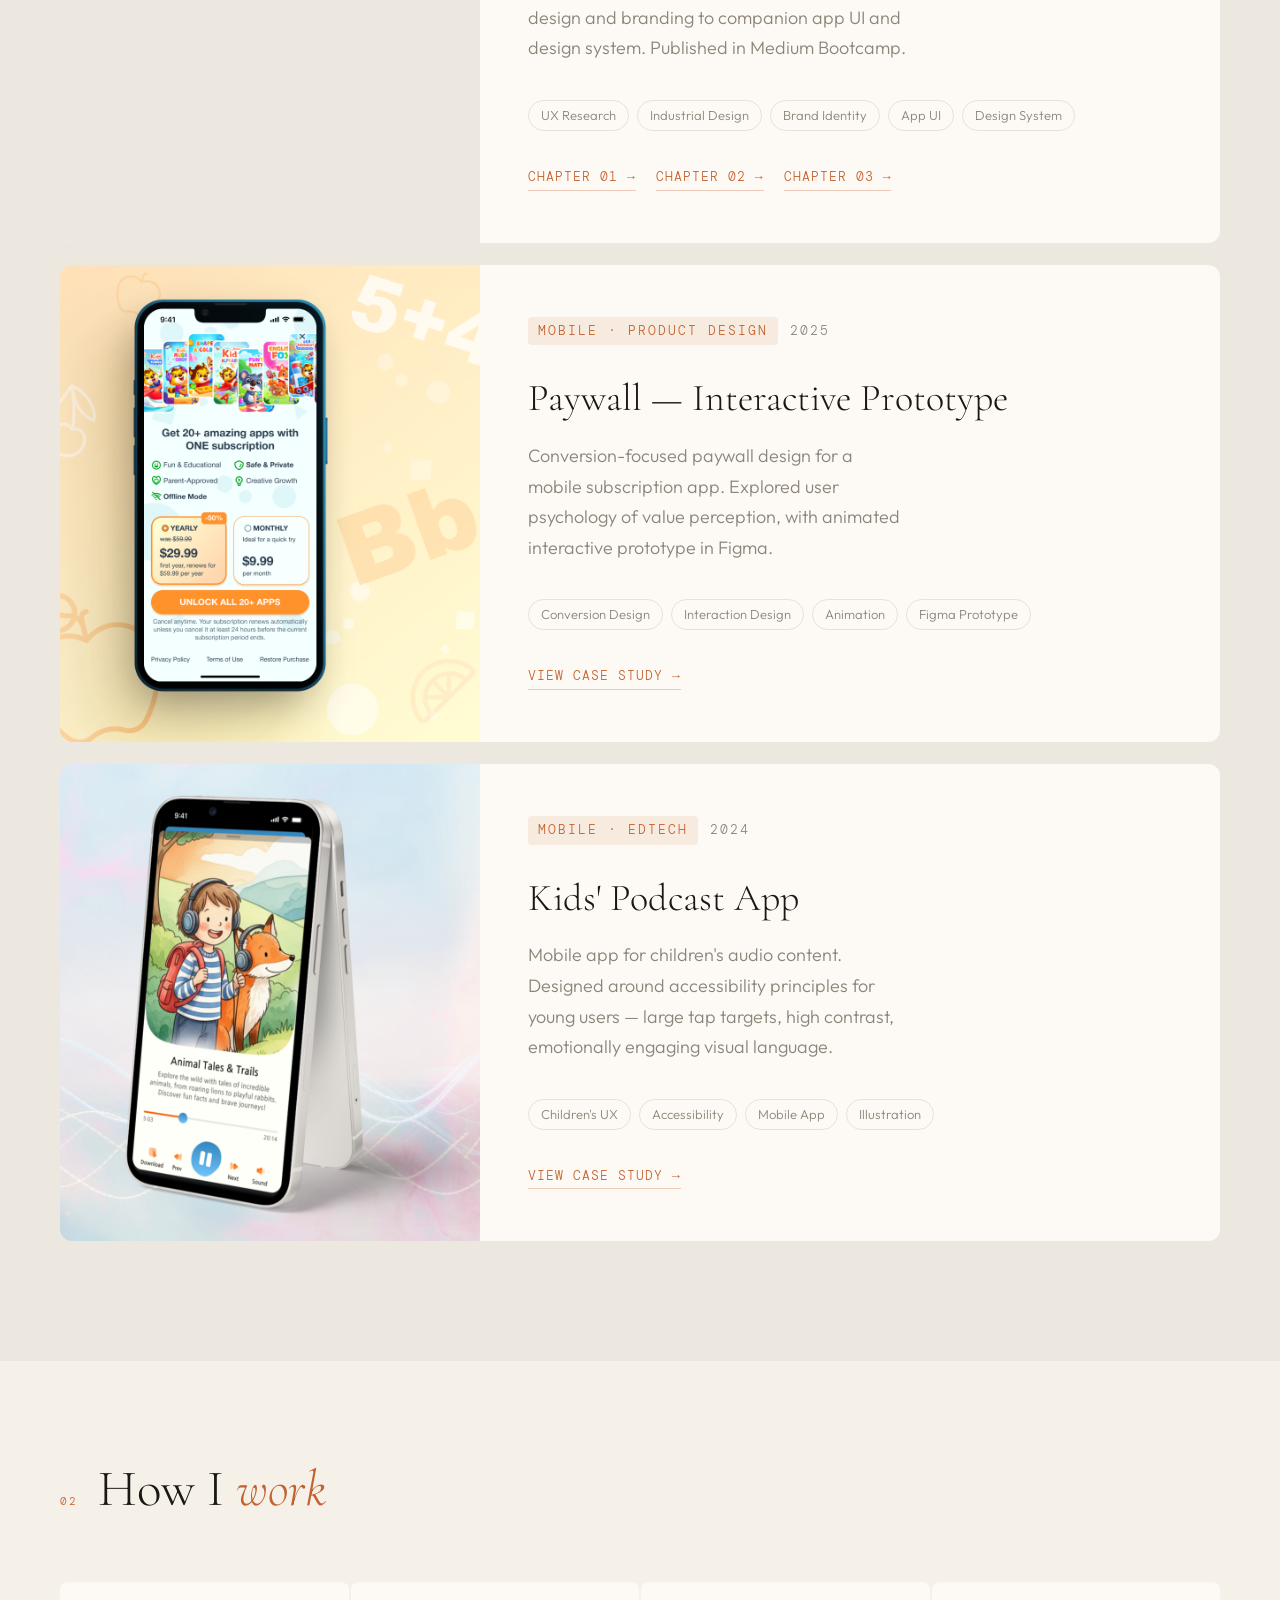
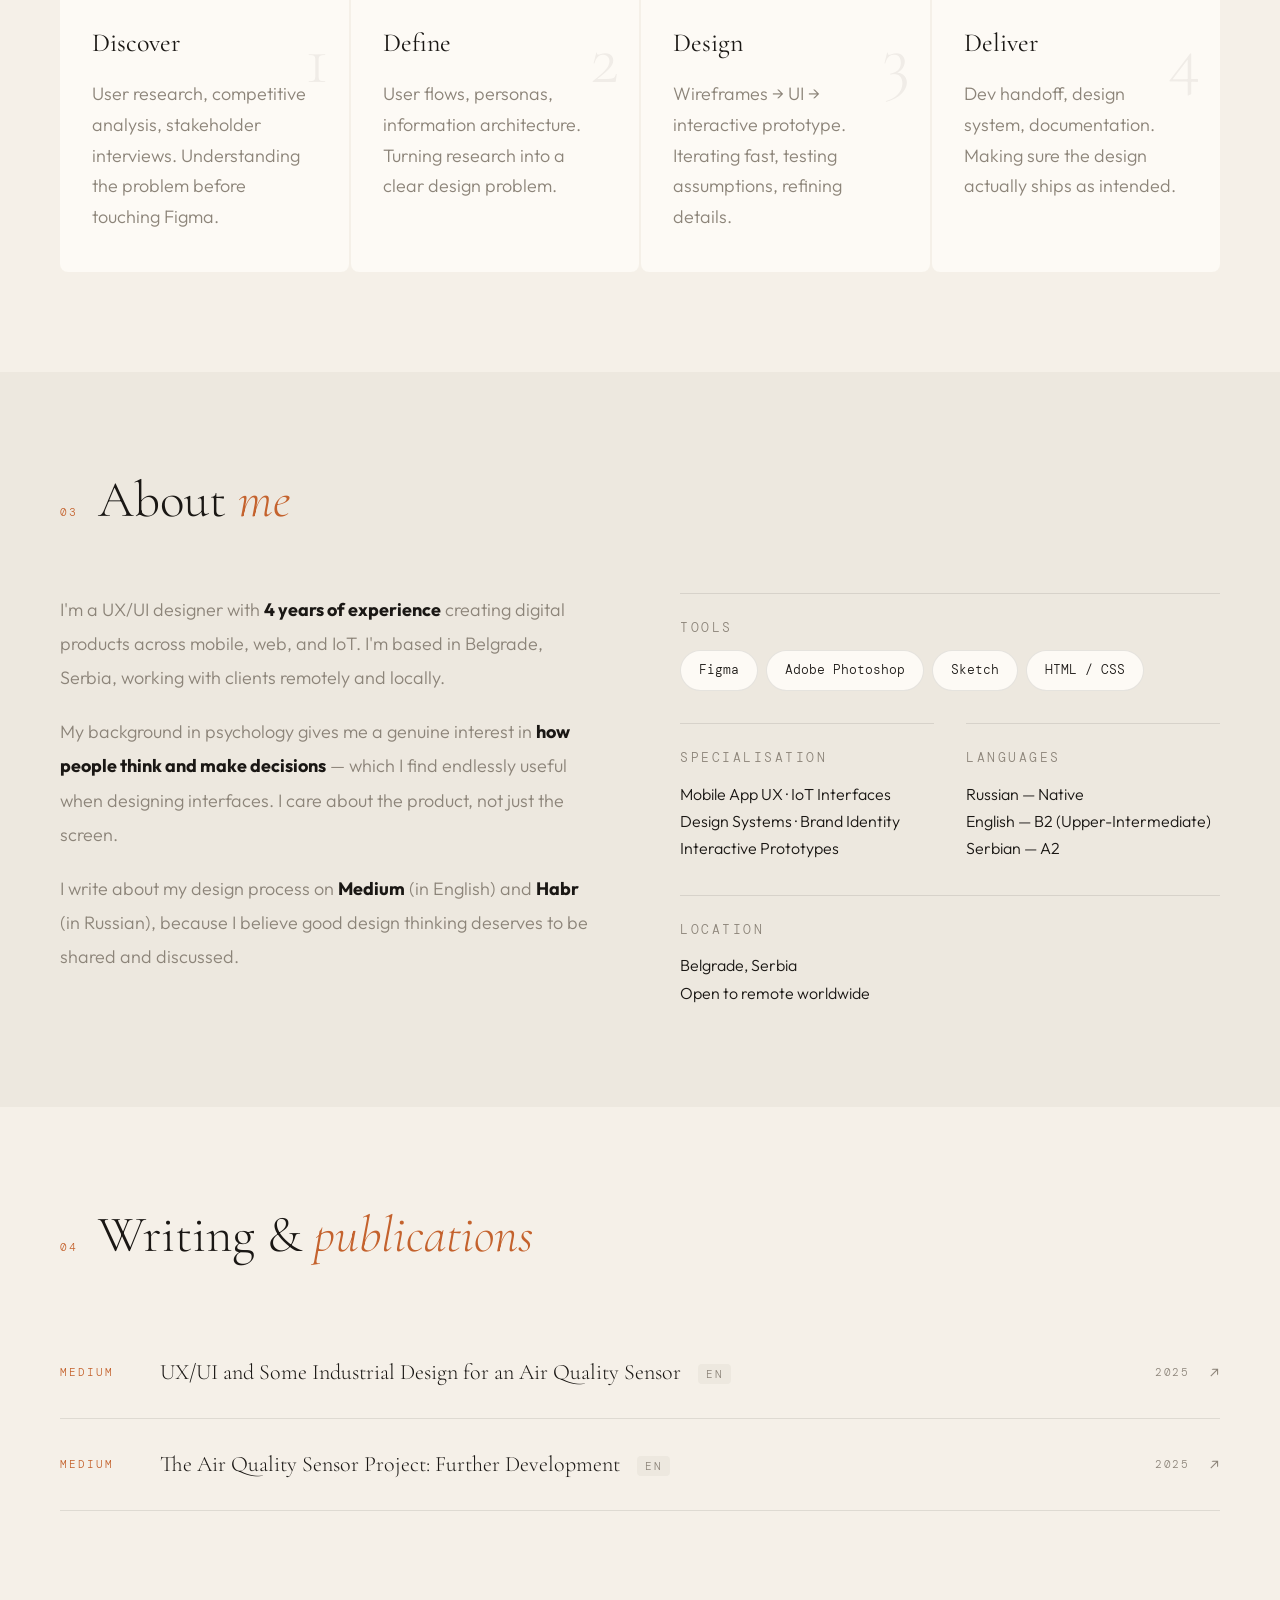
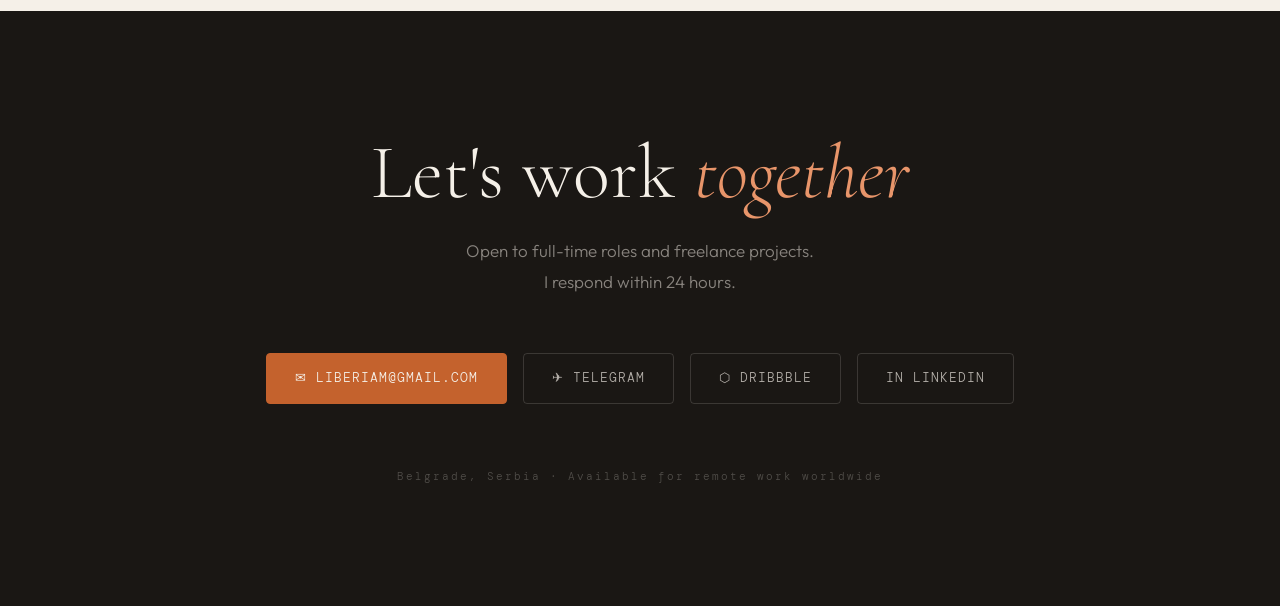
==== commit 061e37b2: "Add files via upload" ====
--- a/index.html
+++ b/index.html
@@ -4,942 +4,30 @@
 <meta charset="UTF-8">
 <meta name="viewport" content="width=device-width, initial-scale=1.0">
 <title>Mary Timofeeva — UX/UI Designer Portfolio</title>
+<link rel="stylesheet" href="styles.css">
+<link rel="stylesheet" href="typography.css">
 <style>
-@import url('https://fonts.googleapis.com/css2?family=Cormorant+Garamond:ital,wght@0,300;0,400;0,600;1,300;1,400&family=DM+Mono:wght@300;400;500&family=Outfit:wght@300;400;500;600&display=swap');
-
-:root {
-  --cream: #F5F0E8;
-  --ink: #1A1714;
-  --warm-gray: #8C8479;
-  --accent: #C4622D;
-  --accent-light: #E8956A;
-  --surface: #EDE8DF;
-  --border: rgba(26,23,20,0.1);
-  --card: #FDFAF5;
-}
-
-* { margin: 0; padding: 0; box-sizing: border-box; }
-
-html { scroll-behavior: smooth; }
-
-body {
-  background: var(--cream);
-  color: var(--ink);
-  font-family: 'Outfit', sans-serif;
-  font-weight: 300;
-  line-height: 1.7;
-  cursor: none;
-}
-
-/* Custom cursor */
-.cursor {
-  width: 8px; height: 8px;
-  background: var(--accent);
-  border-radius: 50%;
-  position: fixed;
-  pointer-events: none;
-  z-index: 9999;
-  transition: transform 0.15s ease;
-  transform: translate(-50%, -50%);
-}
-.cursor-ring {
-  width: 32px; height: 32px;
-  border: 1px solid var(--accent);
-  border-radius: 50%;
-  position: fixed;
-  pointer-events: none;
-  z-index: 9998;
-  transition: transform 0.35s ease, width 0.3s, height 0.3s, opacity 0.3s;
-  transform: translate(-50%, -50%);
-  opacity: 0.5;
-}
-
-/* Nav */
-nav {
-  position: fixed;
-  top: 0; left: 0; right: 0;
-  z-index: 100;
-  display: flex;
-  justify-content: space-between;
-  align-items: center;
-  padding: 24px 48px;
-  background: rgba(245, 240, 232, 0.9);
-  backdrop-filter: blur(12px);
-  border-bottom: 1px solid var(--border);
-}
-
-.nav-logo {
-  font-family: 'Cormorant Garamond', serif;
-  font-size: 20px;
-  font-weight: 600;
-  letter-spacing: 0.5px;
-}
-
-.nav-links {
-  display: flex;
-  gap: 36px;
-  list-style: none;
-}
-
-.nav-links a {
-  font-size: 13px;
-  font-weight: 400;
-  letter-spacing: 1.5px;
-  text-transform: uppercase;
-  color: var(--warm-gray);
-  text-decoration: none;
-  transition: color 0.2s;
-}
-
-.nav-links a:hover { color: var(--accent); }
-
-.nav-status {
-  display: flex;
-  align-items: center;
-  gap: 8px;
-  font-size: 12px;
-  font-family: 'DM Mono', monospace;
-  color: var(--warm-gray);
-}
-
-.status-dot {
-  width: 7px; height: 7px;
-  background: #4ade80;
-  border-radius: 50%;
-  animation: pulse 2s infinite;
-}
-
-@keyframes pulse {
-  0%, 100% { opacity: 1; transform: scale(1); }
-  50% { opacity: 0.6; transform: scale(0.85); }
-}
-
-/* Hero */
-.hero {
-  min-height: 100vh;
-  display: grid;
-  grid-template-columns: 420px 1fr;
-  align-items: center;
-  padding: 100px 64px 80px 64px;
-  position: relative;
-  overflow: hidden;
-  gap: 72px;
-}
-
-.hero-bg-text {
-  position: absolute;
-  top: 50%;
-  right: -20px;
-  transform: translateY(-50%);
-  font-family: 'Cormorant Garamond', serif;
-  font-size: clamp(120px, 18vw, 280px);
-  font-weight: 300;
-  font-style: italic;
-  color: rgba(26,23,20,0.035);
-  line-height: 1;
-  pointer-events: none;
-  user-select: none;
-  white-space: nowrap;
-  z-index: 0;
-}
-
-/* Photo column */
-.hero-photo-col {
-  position: relative;
-  z-index: 1;
-  opacity: 0;
-  animation: fadeUp 1s ease 0.1s forwards;
-}
-
-.hero-photo-frame {
-  position: relative;
-  width: 100%;
-  max-width: 400px;
-}
-
-.hero-photo-frame::before {
-  content: '';
-  position: absolute;
-  inset: -12px -12px 12px 12px;
-  border: 1.5px solid rgba(196,98,45,0.25);
-  border-radius: 4px;
-  z-index: 0;
-}
-
-.hero-photo-frame::after {
-  content: '';
-  position: absolute;
-  bottom: -20px;
-  left: 20px;
-  right: -20px;
-  height: 60%;
-  background: linear-gradient(to top, var(--surface), transparent);
-  z-index: 2;
-  border-radius: 0 0 4px 4px;
-  pointer-events: none;
-}
-
-.hero-photo {
-  width: 100%;
-  aspect-ratio: 4/5;
-  object-fit: cover;
-  object-position: center top;
-  border-radius: 4px;
-  display: block;
-  position: relative;
-  z-index: 1;
-  filter: grayscale(8%) contrast(1.02);
-}
-
-.hero-photo-badge {
-  position: absolute;
-  bottom: 28px;
-  right: -16px;
-  z-index: 10;
-  background: var(--ink);
-  color: var(--cream);
-  padding: 12px 18px;
-  border-radius: 6px;
-  font-family: 'DM Mono', monospace;
-  font-size: 10px;
-  letter-spacing: 1.5px;
-  text-transform: uppercase;
-  line-height: 1.6;
-  box-shadow: 0 8px 32px rgba(26,23,20,0.2);
-}
-
-.hero-photo-badge span {
-  display: block;
-  color: var(--accent-light);
-  font-size: 13px;
-  font-family: 'Cormorant Garamond', serif;
-  font-style: italic;
-  letter-spacing: 0;
-  margin-bottom: 2px;
-}
-
-/* Text column */
-.hero-text-col {
-  position: relative;
-  z-index: 1;
-  display: flex;
-  flex-direction: column;
-  justify-content: center;
-}
-
-.hero-tag {
-  font-family: 'DM Mono', monospace;
-  font-size: 11px;
-  letter-spacing: 3px;
-  text-transform: uppercase;
-  color: var(--accent);
-  margin-bottom: 24px;
-  opacity: 0;
-  animation: fadeUp 0.8s ease 0.3s forwards;
-}
-
-.hero h1 {
-  font-family: 'Cormorant Garamond', serif;
-  font-size: clamp(48px, 6.5vw, 96px);
-  font-weight: 300;
-  line-height: 1.0;
-  letter-spacing: -1px;
-  margin-bottom: 32px;
-  opacity: 0;
-  animation: fadeUp 0.8s ease 0.5s forwards;
-}
-
-.hero h1 em {
-  font-style: italic;
-  color: var(--accent);
-}
-
-.hero-desc {
-  max-width: 480px;
-  font-size: 16px;
-  color: var(--warm-gray);
-  line-height: 1.8;
-  margin-bottom: 48px;
-  opacity: 0;
-  animation: fadeUp 0.8s ease 0.7s forwards;
-}
-
-.hero-actions {
-  display: flex;
-  gap: 20px;
-  align-items: center;
-  opacity: 0;
-  animation: fadeUp 0.8s ease 0.9s forwards;
-}
-
-.btn-primary {
-  display: inline-flex;
-  align-items: center;
-  gap: 10px;
-  background: var(--ink);
-  color: var(--cream);
-  padding: 16px 32px;
-  border-radius: 4px;
-  font-size: 13px;
-  font-weight: 500;
-  letter-spacing: 1px;
-  text-transform: uppercase;
-  text-decoration: none;
-  transition: background 0.2s, transform 0.2s;
-}
-
-.btn-primary:hover {
-  background: var(--accent);
-  transform: translateY(-2px);
-}
-
-.btn-secondary {
-  font-size: 13px;
-  font-weight: 400;
-  letter-spacing: 1px;
-  text-transform: uppercase;
-  color: var(--warm-gray);
-  text-decoration: none;
-  border-bottom: 1px solid var(--border);
-  padding-bottom: 2px;
-  transition: color 0.2s, border-color 0.2s;
-}
-
-.btn-secondary:hover {
-  color: var(--accent);
-  border-color: var(--accent);
-}
-
-.hero-scroll {
-  position: absolute;
-  bottom: 40px;
-  right: 48px;
-  display: flex;
-  flex-direction: column;
-  align-items: center;
-  gap: 8px;
-  opacity: 0;
-  animation: fadeUp 0.8s ease 1.2s forwards;
-  z-index: 2;
-}
-
-.scroll-line {
-  width: 1px;
-  height: 60px;
-  background: linear-gradient(to bottom, var(--accent), transparent);
-  animation: scrollAnim 2s ease-in-out infinite;
-}
-
-@keyframes scrollAnim {
-  0%, 100% { transform: scaleY(1); opacity: 1; }
-  50% { transform: scaleY(0.5); opacity: 0.4; }
-}
-
-.scroll-label {
-  font-family: 'DM Mono', monospace;
-  font-size: 9px;
-  letter-spacing: 3px;
-  text-transform: uppercase;
-  color: var(--warm-gray);
-  writing-mode: vertical-rl;
-}
-
-@keyframes fadeUp {
-  from { opacity: 0; transform: translateY(24px); }
-  to { opacity: 1; transform: translateY(0); }
-}
-
-/* Stats bar */
-.stats-bar {
-  background: var(--ink);
-  color: var(--cream);
-  padding: 28px 48px;
-  display: flex;
-  justify-content: space-between;
-  align-items: center;
-  gap: 24px;
-  flex-wrap: wrap;
-}
-
-.stat {
-  display: flex;
-  flex-direction: column;
-  gap: 4px;
-}
-
-.stat-num {
-  font-family: 'Cormorant Garamond', serif;
-  font-size: 36px;
-  font-weight: 300;
-  color: var(--accent-light);
-  line-height: 1;
-}
-
-.stat-label {
-  font-family: 'DM Mono', monospace;
-  font-size: 10px;
-  letter-spacing: 2px;
-  text-transform: uppercase;
-  color: rgba(245,240,232,0.5);
-}
-
-.stats-divider {
-  width: 1px;
-  height: 40px;
-  background: rgba(245,240,232,0.1);
-}
-
-/* Section base */
-section {
-  padding: 100px 48px;
-}
-
-.section-header {
-  display: flex;
-  align-items: baseline;
-  gap: 20px;
-  margin-bottom: 64px;
-}
-
-.section-num {
-  font-family: 'DM Mono', monospace;
-  font-size: 11px;
-  color: var(--accent);
-  letter-spacing: 2px;
-}
-
-.section-title {
-  font-family: 'Cormorant Garamond', serif;
-  font-size: clamp(36px, 5vw, 60px);
-  font-weight: 300;
-  line-height: 1.1;
-}
-
-.section-title em {
-  font-style: italic;
-  color: var(--accent);
-}
-
-/* About */
-.about-grid {
-  display: grid;
-  grid-template-columns: 1fr 1fr;
-  gap: 80px;
-  align-items: start;
-}
-
-.about-text p {
-  font-size: 17px;
-  line-height: 1.9;
-  color: var(--warm-gray);
-  margin-bottom: 20px;
-}
-
-.about-text p strong {
-  color: var(--ink);
-  font-weight: 500;
-}
-
-.about-aside {
-  display: flex;
-  flex-direction: column;
-  gap: 32px;
-}
-
-.aside-block {
-  border-top: 1px solid var(--border);
-  padding-top: 24px;
-}
-
-.aside-label {
-  font-family: 'DM Mono', monospace;
-  font-size: 10px;
-  letter-spacing: 2.5px;
-  text-transform: uppercase;
-  color: var(--warm-gray);
-  margin-bottom: 12px;
-}
-
-.aside-content {
-  font-size: 15px;
-  line-height: 1.7;
-}
-
-.tool-pills {
-  display: flex;
-  flex-wrap: wrap;
-  gap: 8px;
-  margin-top: 4px;
-}
-
-.pill {
-  font-family: 'DM Mono', monospace;
-  font-size: 11px;
-  padding: 5px 12px;
-  border: 1px solid var(--border);
-  border-radius: 100px;
-  color: var(--warm-gray);
-  background: var(--card);
-}
-
-/* Cases */
-.cases { background: var(--surface); }
-
-.case-grid {
-  display: flex;
-  flex-direction: column;
-  gap: 2px;
-}
-
-.case-card {
-  background: var(--card);
-  border-radius: 12px;
-  overflow: hidden;
-  display: grid;
-  grid-template-columns: 420px 1fr;
-  min-height: 360px;
-  transition: transform 0.3s ease, box-shadow 0.3s ease;
-  text-decoration: none;
-  color: inherit;
-  margin-bottom: 20px;
-}
-
-.case-card:hover {
-  transform: translateY(-4px);
-  box-shadow: 0 24px 60px rgba(26,23,20,0.12);
-}
-
-.case-visual {
-  order: -1;
-  background: var(--surface);
-  position: relative;
-  overflow: hidden;
-  display: flex;
-  align-items: center;
-  justify-content: center;
-}
-
-.case-content {
-  padding: 52px 52px 52px 48px;
-  display: flex;
-  flex-direction: column;
-  justify-content: space-between;
-}
-
-.case-meta {
-  display: flex;
-  gap: 12px;
-  align-items: center;
-  margin-bottom: 32px;
-}
-
-.case-type {
-  font-family: 'DM Mono', monospace;
-  font-size: 10px;
-  letter-spacing: 2px;
-  text-transform: uppercase;
-  color: var(--accent);
-  background: rgba(196,98,45,0.1);
-  padding: 4px 10px;
-  border-radius: 4px;
-}
-
-.case-year {
-  font-family: 'DM Mono', monospace;
-  font-size: 10px;
-  color: var(--warm-gray);
-}
-
-.case-title {
-  font-family: 'Cormorant Garamond', serif;
-  font-size: 38px;
-  font-weight: 300;
-  line-height: 1.15;
-  margin-bottom: 20px;
-}
-
-.case-desc {
-  font-size: 15px;
-  color: var(--warm-gray);
-  line-height: 1.7;
-  margin-bottom: 36px;
-  max-width: 380px;
-}
-
-.case-tags {
-  display: flex;
-  flex-wrap: wrap;
-  gap: 8px;
-  margin-bottom: 36px;
-}
-
-.case-tag {
-  font-size: 12px;
-  color: var(--warm-gray);
-  border: 1px solid var(--border);
-  padding: 4px 12px;
-  border-radius: 100px;
-}
-
-.case-link {
-  display: inline-flex;
-  align-items: center;
-  gap: 8px;
-  font-size: 13px;
-  font-weight: 500;
-  letter-spacing: 1px;
-  text-transform: uppercase;
-  color: var(--accent);
-  text-decoration: none;
-  border-bottom: 1px solid rgba(196,98,45,0.3);
-  padding-bottom: 2px;
-  width: fit-content;
-  transition: gap 0.2s;
-}
-
-.case-link:hover { gap: 14px; }
-
-
-
-/* Case visual mockup placeholders */
-.mockup-1 { background: linear-gradient(135deg, #1a2744 0%, #2d3f6e 100%); }
-.mockup-2 { background: linear-gradient(135deg, #1e1e2e 0%, #2d1f3d 100%); }
-.mockup-3 { background: linear-gradient(135deg, #1a3020 0%, #2d5238 100%); }
-.mockup-4 { background: linear-gradient(135deg, #2d1a1a 0%, #4a2525 100%); }
-
-.mockup-inner {
-  width: 220px;
-  background: rgba(255,255,255,0.08);
-  border-radius: 16px;
-  border: 1px solid rgba(255,255,255,0.12);
-  padding: 20px;
-  backdrop-filter: blur(10px);
-}
-
-.mockup-bar {
-  height: 8px;
-  background: rgba(255,255,255,0.15);
-  border-radius: 4px;
-  margin-bottom: 10px;
-}
-
-.mockup-bar.short { width: 60%; }
-.mockup-bar.accent { background: rgba(196,98,45,0.6); width: 80%; }
-
-.mockup-rect {
-  height: 60px;
-  background: rgba(255,255,255,0.08);
-  border-radius: 8px;
-  margin-top: 12px;
-}
-
-.mockup-dots {
-  display: flex;
-  gap: 6px;
-  margin-top: 16px;
-}
-
-.mockup-dot {
-  width: 8px; height: 8px;
-  border-radius: 50%;
-  background: rgba(255,255,255,0.2);
-}
-
-.mockup-dot.active { background: rgba(196,98,45,0.8); }
-
-/* Process section */
-.process-steps {
-  display: grid;
-  grid-template-columns: repeat(4, 1fr);
-  gap: 2px;
-  counter-reset: steps;
-}
-
-.step {
-  background: var(--card);
-  padding: 40px 32px;
-  border-radius: 8px;
-  position: relative;
-  overflow: hidden;
-  transition: background 0.3s;
-}
-
-.step:hover { background: var(--ink); }
-.step:hover .step-num,
-.step:hover .step-title,
-.step:hover .step-desc { color: var(--cream); }
-.step:hover .step-num { color: var(--accent-light); }
-
-.step-num {
-  font-family: 'Cormorant Garamond', serif;
-  font-size: 72px;
-  font-weight: 300;
-  color: rgba(26,23,20,0.06);
-  line-height: 1;
-  position: absolute;
-  top: 20px;
-  right: 20px;
-  transition: color 0.3s;
-}
-
-.step-title {
-  font-family: 'Cormorant Garamond', serif;
-  font-size: 26px;
-  font-weight: 400;
-  margin-bottom: 16px;
-  position: relative;
-  transition: color 0.3s;
-}
-
-.step-desc {
-  font-size: 14px;
-  color: var(--warm-gray);
-  line-height: 1.7;
-  position: relative;
-  transition: color 0.3s;
-}
-
-/* Publications */
-.pub-list {
-  display: flex;
-  flex-direction: column;
-  gap: 0;
-}
-
-.pub-item {
-  display: flex;
-  align-items: center;
-  justify-content: space-between;
-  padding: 28px 0;
-  border-bottom: 1px solid var(--border);
-  text-decoration: none;
-  color: inherit;
-  gap: 24px;
-  transition: padding-left 0.3s;
-}
-
-.pub-item:hover { padding-left: 12px; }
-.pub-item:hover .pub-arrow { color: var(--accent); transform: translateX(4px); }
-
-.pub-left { display: flex; align-items: center; gap: 20px; }
-
-.pub-source {
-  font-family: 'DM Mono', monospace;
-  font-size: 10px;
-  letter-spacing: 2px;
-  text-transform: uppercase;
-  color: var(--accent);
-  width: 80px;
-  flex-shrink: 0;
-}
-
-.pub-title {
-  font-family: 'Cormorant Garamond', serif;
-  font-size: 22px;
-  font-weight: 400;
-  line-height: 1.3;
-}
-
-.pub-lang {
-  font-family: 'DM Mono', monospace;
-  font-size: 10px;
-  color: var(--warm-gray);
-  background: var(--surface);
-  padding: 3px 8px;
-  border-radius: 4px;
-  margin-left: 12px;
-  vertical-align: middle;
-}
-
-.pub-right {
-  display: flex;
-  align-items: center;
-  gap: 20px;
-  flex-shrink: 0;
-}
-
-.pub-year {
-  font-family: 'DM Mono', monospace;
-  font-size: 11px;
-  color: var(--warm-gray);
-}
-
-.pub-arrow {
-  font-size: 20px;
-  color: var(--warm-gray);
-  transition: color 0.2s, transform 0.2s;
-}
-
-/* Contact */
-.contact {
-  background: var(--ink);
-  color: var(--cream);
-  text-align: center;
-  padding: 120px 48px;
-}
-
-.contact .section-title { color: var(--cream); }
-.contact .section-title em { color: var(--accent-light); }
-
-.contact-sub {
-  font-size: 17px;
-  color: rgba(245,240,232,0.5);
-  max-width: 440px;
-  margin: 20px auto 56px;
-  line-height: 1.8;
-}
-
-.contact-links {
-  display: flex;
-  justify-content: center;
-  gap: 16px;
-  flex-wrap: wrap;
-  margin-bottom: 64px;
-}
-
-.contact-link {
-  display: inline-flex;
-  align-items: center;
-  gap: 8px;
-  padding: 14px 28px;
-  border: 1px solid rgba(245,240,232,0.15);
-  border-radius: 4px;
-  font-size: 13px;
-  font-weight: 400;
-  letter-spacing: 1px;
-  text-transform: uppercase;
-  color: rgba(245,240,232,0.7);
-  text-decoration: none;
-  transition: all 0.2s;
-}
-
-.contact-link:hover {
-  background: rgba(245,240,232,0.08);
-  color: var(--cream);
-  border-color: rgba(245,240,232,0.3);
-}
-
-.contact-link.primary {
-  background: var(--accent);
-  border-color: var(--accent);
-  color: var(--cream);
-}
-
-.contact-link.primary:hover { background: var(--accent-light); border-color: var(--accent-light); }
-
-.contact-bottom {
-  font-family: 'DM Mono', monospace;
-  font-size: 11px;
-  letter-spacing: 2px;
-  color: rgba(245,240,232,0.25);
-  text-transform: uppercase;
-}
-
-/* Notion guide overlay */
+/* Page-specific overrides — shared styles live in styles.css + typography.css */
+
+/* Notion guide overlay (index-only, not in shared CSS) */
 .notion-guide {
   background: var(--surface);
   border-top: 3px solid var(--accent);
-  padding: 60px 48px;
+  padding: 60px 0;
 }
-
 .guide-title {
   font-family: 'Cormorant Garamond', serif;
-  font-size: 32px;
-  font-weight: 400;
-  margin-bottom: 8px;
+  font-size: 32px; font-weight: 400; margin-bottom: 8px;
 }
-
-.guide-sub {
-  color: var(--warm-gray);
-  font-size: 15px;
-  margin-bottom: 48px;
-}
-
-.guide-grid {
-  display: grid;
-  grid-template-columns: repeat(3, 1fr);
-  gap: 24px;
-}
-
-.guide-block {
-  background: var(--card);
-  border-radius: 10px;
-  padding: 28px;
-  border: 1px solid var(--border);
-}
-
-.guide-step {
-  font-family: 'DM Mono', monospace;
-  font-size: 10px;
-  letter-spacing: 2px;
-  color: var(--accent);
-  text-transform: uppercase;
-  margin-bottom: 10px;
-}
-
-.guide-block h4 {
-  font-size: 16px;
-  font-weight: 600;
-  margin-bottom: 12px;
-}
-
-.guide-block ul {
-  list-style: none;
-  display: flex;
-  flex-direction: column;
-  gap: 6px;
-}
-
-.guide-block li {
-  font-size: 13px;
-  color: var(--warm-gray);
-  padding-left: 14px;
-  position: relative;
-  line-height: 1.5;
-}
-
-.guide-block li::before {
-  content: '·';
-  position: absolute;
-  left: 0;
-  color: var(--accent);
-  font-weight: 700;
-}
-
-.guide-block code {
-  font-family: 'DM Mono', monospace;
-  font-size: 11px;
-  background: var(--surface);
-  padding: 2px 6px;
-  border-radius: 3px;
-  color: var(--accent);
-}
-
-@media (max-width: 900px) {
-  nav { padding: 20px 24px; }
-  .nav-links { display: none; }
-  .hero {
-    grid-template-columns: 1fr;
-    padding: 100px 24px 60px;
-    gap: 48px;
-    min-height: auto;
-  }
-  .hero-photo-col { max-width: 280px; margin: 0 auto; }
-  .hero-photo-frame::after { display: none; }
-  .hero-photo-badge { right: 0; bottom: 16px; }
-  .hero-text-col { text-align: center; }
-  .hero-desc { max-width: 100%; }
-  .hero-actions { justify-content: center; }
-  section { padding-left: 24px; padding-right: 24px; }
-  .about-grid { grid-template-columns: 1fr; gap: 40px; }
-  .case-card { grid-template-columns: 1fr; }
-  .case-visual { height: 220px; }
-  .process-steps { grid-template-columns: 1fr 1fr; }
-  .guide-grid { grid-template-columns: 1fr; }
-  .stats-bar { padding: 24px; gap: 16px; }
-  .stats-divider { display: none; }
-  .hero-scroll { display: none; }
-}
+.guide-sub { color: var(--warm-gray); margin-bottom: 48px; }
+.guide-grid { display: grid; grid-template-columns: repeat(3, 1fr); gap: 24px; }
+.guide-block { background: var(--card); border-radius: 10px; padding: 28px; border: 1px solid var(--border); }
+.guide-step { color: var(--accent); text-transform: uppercase; margin-bottom: 10px; }
+.guide-block h4 { font-weight: 600; margin-bottom: 12px; }
+.guide-block ul { list-style: none; display: flex; flex-direction: column; gap: 6px; }
+.guide-block li { color: var(--warm-gray); padding-left: 14px; position: relative; line-height: 1.5; }
+.guide-block li::before { content: '·'; position: absolute; left: 0; color: var(--accent); font-weight: 700; }
+.guide-block code { font-family: 'DM Mono', monospace; background: var(--surface); padding: 2px 6px; border-radius: 3px; color: var(--accent); }
 </style>
 </head>
 <body>
@@ -948,6 +36,7 @@
 <div class="cursor-ring" id="cursorRing"></div>
 
 <nav>
+  <div class="container" style="display:flex; justify-content:space-between; align-items:center; padding-top:22px; padding-bottom:22px;">
   <div class="nav-logo">Mary Timofeeva</div>
   <ul class="nav-links">
     <li><a href="#work">Work</a></li>
@@ -959,11 +48,13 @@
     <div class="status-dot"></div>
     Available for projects
   </div>
+  </div>
 </nav>
 
 <!-- HERO -->
 <section class="hero">
   <div class="hero-bg-text">Design</div>
+  <div class="container" style="display:grid; grid-template-columns:420px 1fr; gap:72px; align-items:center; width:100%;">
 
   <!-- LEFT: Photo -->
   <div class="hero-photo-col">
@@ -994,6 +85,8 @@
     </div>
   </div>
 
+  </div><!-- /.container -->
+
   <div class="hero-scroll">
     <div class="scroll-line"></div>
     <span class="scroll-label">Scroll</span>
@@ -1002,6 +95,7 @@
 
 <!-- STATS -->
 <div class="stats-bar">
+  <div class="container" style="display:flex; justify-content:space-between; align-items:center; gap:24px; flex-wrap:wrap; width:100%;">
   <div class="stat">
     <span class="stat-num">4+</span>
     <span class="stat-label">Years of experience</span>
@@ -1026,10 +120,12 @@
     <span class="stat-num">RU · EN · SR</span>
     <span class="stat-label">Russian · English · Serbian</span>
   </div>
+  </div><!-- /.container -->
 </div>
 
 <!-- WORK -->
 <section class="cases" id="work">
+  <div class="container">
   <div class="section-header">
     <span class="section-num">01</span>
     <h2 class="section-title">Selected <em>work</em></h2>
@@ -1045,7 +141,7 @@
             <span class="case-type">IoT · Industrial Design</span>
             <span class="case-year">2023–2024</span>
           </div>
-          <h3 class="case-title">Air Quality Sensor — AQSTQA</h3>
+          <h3 class="case-title">Air Quality Sensor</h3>
           <p class="case-desc">
             End-to-end product design for a smart air quality monitoring device.
             From industrial design and branding to companion app UI and design system.
@@ -1059,31 +155,25 @@
             <span class="case-tag">Design System</span>
           </div>
         </div>
-        <a href="case-air-quality-sensor.html" class="case-link">
-          View case study →
-        </a>
-      </div>
-      <div class="case-visual mockup-1">
-        <div class="mockup-inner">
-          <div class="mockup-bar accent"></div>
-          <div class="mockup-bar short"></div>
-          <div class="mockup-rect"></div>
-          <div class="mockup-dots">
-            <div class="mockup-dot active"></div>
-            <div class="mockup-dot"></div>
-            <div class="mockup-dot"></div>
-          </div>
-        </div>
+        <div style="display:flex; gap:20px; flex-wrap:wrap;">
+          <a href="case-air-quality-sensor-concept.html" class="case-link">Chapter 01 →</a>
+          <a href="case-air-quality-sensor-ux-ui-display.html" class="case-link">Chapter 02 →</a>
+          <a href="case-air-quality-sensor-pre-seed.html" class="case-link">Chapter 03 →</a>
+        </div>
+      </div>
+      <div class="case-visual" style="overflow:hidden; padding:0;">
+        <img src="assets/aq-top.png" alt="Air Quality Sensor — vYrda"
+          style="width:100%; height:100%; object-fit:cover; object-position:center; display:block;">
       </div>
     </div>
 
     <!-- Case 2: Paywall -->
-    <div class="case-card">
+    <a class="case-card" href="case-paywall.html">
       <div class="case-content">
         <div>
           <div class="case-meta">
             <span class="case-type">Mobile · Product Design</span>
-            <span class="case-year">2024</span>
+            <span class="case-year">2025</span>
           </div>
           <h3 class="case-title">Paywall — Interactive Prototype</h3>
           <p class="case-desc">
@@ -1097,18 +187,16 @@
             <span class="case-tag">Figma Prototype</span>
           </div>
         </div>
-        <a href="case-paywall.html" class="case-link">
-          View case study →
-        </a>
+        <span class="case-link">View case study →</span>
       </div>
       <div class="case-visual" style="overflow:hidden; padding:0;">
         <img src="assets/paywall-1.png" alt="Paywall for children's educational mobile games"
           style="width:100%; height:100%; object-fit:cover; object-position:right center; display:block;">
       </div>
-    </div>
+    </a>
 
     <!-- Case 3: Kids Podcasts -->
-    <div class="case-card">
+    <a class="case-card" href="case-kids-podcasts.html">
       <div class="case-content">
         <div>
           <div class="case-meta">
@@ -1127,21 +215,21 @@
             <span class="case-tag">Illustration</span>
           </div>
         </div>
-        <a href="case-kids-podcasts.html" class="case-link">
-          View case study →
-        </a>
+        <span class="case-link">View case study →</span>
       </div>
       <div class="case-visual" style="overflow:hidden; padding:0;">
         <img src="assets/kids-cover.png" alt="Kids' Podcast App"
           style="width:100%; height:100%; object-fit:cover; object-position:right center; display:block;">
       </div>
-    </div>
-
-  </div>
+    </a>
+
+  </div><!-- /.case-grid -->
+  </div><!-- /.container -->
 </section>
 
 <!-- PROCESS -->
 <section>
+  <div class="container">
   <div class="section-header">
     <span class="section-num">02</span>
     <h2 class="section-title">How I <em>work</em></h2>
@@ -1168,10 +256,12 @@
       <p class="step-desc">Dev handoff, design system, documentation. Making sure the design actually ships as intended.</p>
     </div>
   </div>
+  </div><!-- /.container -->
 </section>
 
 <!-- ABOUT -->
 <section id="about" style="background: var(--surface);">
+  <div class="container">
   <div class="section-header">
     <span class="section-num">03</span>
     <h2 class="section-title">About <em>me</em></h2>
@@ -1201,20 +291,22 @@
           <span class="pill">HTML / CSS</span>
         </div>
       </div>
-      <div class="aside-block">
-        <div class="aside-label">Specialisation</div>
-        <div class="aside-content">
-          Mobile App UX · IoT Interfaces<br>
-          Design Systems · Brand Identity<br>
-          Interactive Prototypes
-        </div>
-      </div>
-      <div class="aside-block">
-        <div class="aside-label">Languages</div>
-        <div class="aside-content">
-          Russian — Native<br>
-          English — B2 (Upper-Intermediate)<br>
-          Serbian — B1 (Intermediate)
+      <div style="display:grid; grid-template-columns:1fr 1fr; gap:32px;">
+        <div class="aside-block">
+          <div class="aside-label">Specialisation</div>
+          <div class="aside-content">
+            Mobile App UX · IoT Interfaces<br>
+            Design Systems · Brand Identity<br>
+            Interactive Prototypes
+          </div>
+        </div>
+        <div class="aside-block">
+          <div class="aside-label">Languages</div>
+          <div class="aside-content">
+            Russian — Native<br>
+            English — B2 (Upper-Intermediate)<br>
+            Serbian — A2
+          </div>
         </div>
       </div>
       <div class="aside-block">
@@ -1226,10 +318,12 @@
       </div>
     </div>
   </div>
+  </div><!-- /.container -->
 </section>
 
 <!-- PUBLICATIONS -->
 <section id="publications">
+  <div class="container">
   <div class="section-header">
     <span class="section-num">04</span>
     <h2 class="section-title">Writing &amp; <em>publications</em></h2>
@@ -1241,7 +335,7 @@
         <span class="pub-title">UX/UI and Some Industrial Design for an Air Quality Sensor <span class="pub-lang">EN</span></span>
       </div>
       <div class="pub-right">
-        <span class="pub-year">2024</span>
+        <span class="pub-year">2025</span>
         <span class="pub-arrow">↗</span>
       </div>
     </a>
@@ -1251,17 +345,17 @@
         <span class="pub-title">The Air Quality Sensor Project: Further Development <span class="pub-lang">EN</span></span>
       </div>
       <div class="pub-right">
-        <span class="pub-year">2024</span>
+        <span class="pub-year">2025</span>
         <span class="pub-arrow">↗</span>
       </div>
     </a>
   </div>
+  </div><!-- /.container -->
 </section>
 
 <!-- CONTACT -->
 <section class="contact" id="contact">
-  <div class="section-header" style="justify-content: center; border-bottom: 1px solid rgba(245,240,232,0.1); padding-bottom: 0; margin-bottom: 0;">
-  </div>
+  <div class="container">
   <h2 class="section-title" style="color: var(--cream); font-size: clamp(40px,6vw,80px);">
     Let's work <em>together</em>
   </h2>
@@ -1276,6 +370,7 @@
     <a href="https://www.linkedin.com/in/mary-timofeeva-184484382/" class="contact-link" target="_blank">in LinkedIn</a>
   </div>
   <p class="contact-bottom">Belgrade, Serbia · Available for remote work worldwide</p>
+  </div><!-- /.container -->
 </section>
 
 <script>
--- a/styles.css
+++ b/styles.css
@@ -0,0 +1,913 @@
+/* ============================================================
+   STYLES.CSS — shared structural styles across all pages
+   Mary Timofeeva Portfolio
+   ============================================================ */
+
+@import url('https://fonts.googleapis.com/css2?family=Cormorant+Garamond:ital,wght@0,300;0,400;0,600;1,300;1,400&family=DM+Mono:wght@300;400;500&family=Outfit:wght@300;400;500;600&display=swap');
+
+/* ── Variables ──────────────────────────────────────────────── */
+:root {
+  --cream: #F5F0E8;
+  --ink: #1A1714;
+  --warm-gray: #8C8479;
+  --accent: #C4622D;
+  --accent-light: #E8956A;
+  --surface: #EDE8DF;
+  --border: rgba(26,23,20,0.1);
+  --card: #FDFAF5;
+}
+
+/* ── Reset ──────────────────────────────────────────────────── */
+* { margin: 0; padding: 0; box-sizing: border-box; }
+html { scroll-behavior: smooth; }
+
+body {
+  background: var(--cream);
+  color: var(--ink);
+  font-family: 'Outfit', sans-serif;
+  font-weight: 300;
+  line-height: 1.7;
+  cursor: none;
+  -webkit-font-smoothing: antialiased;
+}
+
+/* ── Custom cursor ──────────────────────────────────────────── */
+.cursor {
+  width: 8px; height: 8px;
+  background: var(--accent);
+  border-radius: 50%;
+  position: fixed;
+  pointer-events: none;
+  z-index: 9999;
+  transition: transform 0.15s ease;
+  transform: translate(-50%, -50%);
+}
+
+.cursor-ring {
+  width: 32px; height: 32px;
+  border: 1px solid var(--accent);
+  border-radius: 50%;
+  position: fixed;
+  pointer-events: none;
+  z-index: 9998;
+  transition: transform 0.35s ease, width 0.3s, height 0.3s, opacity 0.3s;
+  transform: translate(-50%, -50%);
+  opacity: 0.5;
+}
+
+/* ── Container ──────────────────────────────────────────────── */
+.container {
+  max-width: 1200px;
+  margin: 0 auto;
+  padding: 0 20px;
+  width: 100%;
+}
+
+/* ── Navigation ─────────────────────────────────────────────── */
+nav {
+  position: fixed;
+  top: 0; left: 0; right: 0;
+  z-index: 100;
+  display: flex;
+  justify-content: space-between;
+  align-items: center;
+  padding: 0;
+  background: rgba(245, 240, 232, 0.92);
+  backdrop-filter: blur(12px);
+  border-bottom: 1px solid var(--border);
+}
+
+nav .container {
+  display: flex;
+  justify-content: space-between;
+  align-items: center;
+  padding-top: 22px;
+  padding-bottom: 22px;
+}
+
+.nav-logo {
+  text-decoration: none;
+  color: var(--ink);
+}
+
+.nav-back {
+  display: inline-flex;
+  align-items: center;
+  gap: 8px;
+  color: var(--warm-gray);
+  text-decoration: none;
+  transition: color 0.2s;
+}
+.nav-back:hover { color: var(--accent); }
+
+.nav-links {
+  display: flex;
+  gap: 36px;
+  list-style: none;
+}
+.nav-links a {
+  color: var(--warm-gray);
+  text-decoration: none;
+  transition: color 0.2s;
+}
+.nav-links a:hover { color: var(--accent); }
+
+.nav-status {
+  display: flex;
+  align-items: center;
+  gap: 8px;
+  color: var(--warm-gray);
+}
+
+.status-dot {
+  width: 7px; height: 7px;
+  background: #4ade80;
+  border-radius: 50%;
+  animation: pulse 2s infinite;
+}
+
+@keyframes pulse {
+  0%, 100% { opacity: 1; transform: scale(1); }
+  50% { opacity: 0.6; transform: scale(0.85); }
+}
+
+/* ── Animations ─────────────────────────────────────────────── */
+@keyframes fadeUp {
+  from { opacity: 0; transform: translateY(20px); }
+  to   { opacity: 1; transform: translateY(0); }
+}
+
+@keyframes scrollAnim {
+  0%, 100% { transform: scaleY(1); opacity: 1; }
+  50% { transform: scaleY(0.5); opacity: 0.4; }
+}
+
+.reveal {
+  opacity: 0;
+  transform: translateY(20px);
+  transition: opacity 0.65s ease, transform 0.65s ease;
+}
+.reveal.visible { opacity: 1; transform: translateY(0); }
+
+/* ── Section base ───────────────────────────────────────────── */
+.section-num { color: var(--accent); }
+.section-title em { font-style: italic; color: var(--accent); }
+
+/* ── Case pages: hero ───────────────────────────────────────── */
+.case-hero {
+  padding: 130px 0 72px;
+  border-bottom: 1px solid var(--border);
+}
+
+.case-hero .container {
+  display: grid;
+  grid-template-columns: 1fr 380px;
+  gap: 80px;
+  align-items: end;
+}
+
+.case-eyebrow {
+  color: var(--accent);
+  margin-bottom: 20px;
+  opacity: 0;
+  animation: fadeUp 0.7s ease 0.1s forwards;
+}
+
+.case-hero h1 {
+  margin-bottom: 28px;
+  opacity: 0;
+  animation: fadeUp 0.7s ease 0.25s forwards;
+}
+
+.case-hero h1 em { color: var(--accent); }
+
+.case-hero-desc {
+  color: var(--warm-gray);
+  max-width: 520px;
+  opacity: 0;
+  animation: fadeUp 0.7s ease 0.4s forwards;
+}
+
+.case-meta-grid {
+  opacity: 0;
+  animation: fadeUp 0.7s ease 0.3s forwards;
+}
+
+.meta-row {
+  display: flex;
+  flex-direction: column;
+  gap: 4px;
+  padding: 16px 0;
+  border-bottom: 1px solid var(--border);
+}
+.meta-row:first-child { border-top: 1px solid var(--border); }
+
+.meta-label { color: var(--warm-gray); }
+.meta-value { color: var(--ink); }
+.meta-value a { color: var(--accent); text-decoration: none; }
+.meta-value a:hover { text-decoration: underline; }
+
+/* ── Case pages: cover strip ────────────────────────────────── */
+.cover-strip {
+  background: var(--surface);
+  padding: 0;
+}
+
+.cover-strip img {
+  width: 100%;
+  display: block;
+  border-radius: 8px 8px 0 0;
+  box-shadow: 0 -4px 40px rgba(26,23,20,0.08);
+}
+
+/* ── Case pages: content sections ───────────────────────────── */
+.case-section {
+  padding: 80px 0;
+  border-bottom: 1px solid var(--border);
+}
+.case-section.alt { background: var(--surface); }
+
+.section-label {
+  display: flex;
+  align-items: baseline;
+  gap: 16px;
+  margin-bottom: 40px;
+}
+
+.body-text {
+  color: var(--warm-gray);
+  max-width: 680px;
+}
+.body-text p { margin-bottom: 18px; }
+.body-text p:last-child { margin-bottom: 0; }
+.body-text strong { color: var(--ink); font-weight: 500; }
+
+/* ── Two-column layout ──────────────────────────────────────── */
+.two-col {
+  display: grid;
+  grid-template-columns: 1fr 1fr;
+  gap: 56px;
+  align-items: start;
+}
+.two-col.wider-text { grid-template-columns: 1.3fr 0.7fr; }
+.two-col.wider-img  { grid-template-columns: 0.7fr 1.3fr; }
+
+/* ── Images ─────────────────────────────────────────────────── */
+.case-img {
+  width: 100%;
+  border-radius: 8px;
+  display: block;
+  box-shadow: 0 8px 32px rgba(26,23,20,0.09);
+}
+
+.img-caption {
+  color: var(--warm-gray);
+  margin-top: 10px;
+  opacity: 0.65;
+}
+
+.img-row {
+  display: grid;
+  grid-template-columns: 1fr 1fr;
+  gap: 24px;
+  margin-top: 40px;
+}
+
+/* ── Cards: decision / user / constraint ────────────────────── */
+.decision-grid {
+  display: grid;
+  grid-template-columns: repeat(3, 1fr);
+  gap: 16px;
+  margin-top: 48px;
+}
+
+.decision-card {
+  background: var(--card);
+  border: 1px solid var(--border);
+  border-radius: 10px;
+  padding: 24px 24px 28px;
+}
+
+.dc-num {
+  color: var(--accent);
+  margin-bottom: 10px;
+  display: block;
+}
+
+.decision-card h4 { margin-bottom: 10px; }
+.decision-card p  { color: var(--warm-gray); }
+
+.user-card {
+  background: var(--card);
+  border: 1px solid var(--border);
+  border-radius: 12px;
+  padding: 32px 36px;
+}
+
+.user-card-label {
+  color: var(--accent);
+  margin-bottom: 10px;
+}
+
+.user-card h3 { margin-bottom: 12px; }
+.user-card p  { color: var(--warm-gray); }
+
+.user-needs {
+  list-style: none;
+  margin-top: 20px;
+  padding-top: 20px;
+  border-top: 1px solid var(--border);
+  display: flex;
+  flex-direction: column;
+  gap: 9px;
+}
+.user-needs li {
+  color: var(--warm-gray);
+  padding-left: 16px;
+  position: relative;
+  line-height: 1.5;
+}
+.user-needs li::before {
+  content: '→';
+  position: absolute;
+  left: 0;
+  color: var(--accent);
+  font-size: 11px;
+  top: 2px;
+}
+
+/* ── Reflection block ───────────────────────────────────────── */
+.reflection {
+  background: var(--ink);
+  color: var(--cream);
+  border-radius: 12px;
+  padding: 40px 48px;
+  max-width: 760px;
+}
+.reflection p {
+  color: rgba(245,240,232,0.72);
+  margin-bottom: 18px;
+}
+.reflection p:last-child { margin-bottom: 0; }
+.reflection strong { color: var(--cream); font-weight: 500; }
+
+/* ── Result pills ───────────────────────────────────────────── */
+.result-pills {
+  display: flex;
+  flex-wrap: wrap;
+  gap: 10px;
+  margin-top: 32px;
+}
+
+.pill {
+  display: inline-flex;
+  align-items: center;
+  gap: 8px;
+  background: var(--card);
+  border: 1px solid var(--border);
+  border-radius: 100px;
+  padding: 9px 18px;
+  color: var(--ink);
+}
+
+.pill-dot {
+  width: 6px; height: 6px;
+  border-radius: 50%;
+  background: var(--accent);
+  flex-shrink: 0;
+}
+
+/* ── Bottom navigation ──────────────────────────────────────── */
+.bottom-nav { background: var(--ink); }
+
+.bottom-nav .container {
+  display: grid;
+  grid-template-columns: 1fr 1fr;
+}
+
+.bn-item {
+  padding: 48px 0;
+  text-decoration: none;
+  color: var(--cream);
+  display: flex;
+  flex-direction: column;
+  gap: 8px;
+  transition: color 0.2s;
+}
+.bn-item:hover { color: rgba(245,240,232,0.7); }
+.bn-item + .bn-item { text-align: right; }
+
+.bn-dir { color: rgba(245,240,232,0.38); }
+
+/* ── Footer ─────────────────────────────────────────────────── */
+footer {
+  background: var(--ink);
+  text-align: center;
+  padding: 24px 20px;
+  color: rgba(245,240,232,0.3);
+  border-top: 1px solid rgba(255,255,255,0.06);
+}
+footer a { color: rgba(245,240,232,0.45); text-decoration: none; }
+footer a:hover { color: var(--accent-light); }
+
+/* ── Index: hero section ────────────────────────────────────── */
+.hero {
+  min-height: 100vh;
+  display: grid;
+  align-items: center;
+  padding: 100px 0 80px;
+  position: relative;
+  overflow: hidden;
+}
+
+.hero-bg-text {
+  position: absolute;
+  top: 50%; right: -20px;
+  transform: translateY(-50%);
+  font-family: 'Cormorant Garamond', serif;
+  font-size: clamp(120px, 18vw, 280px);
+  font-weight: 300; font-style: italic;
+  color: rgba(26,23,20,0.035);
+  line-height: 1;
+  pointer-events: none; user-select: none;
+  white-space: nowrap; z-index: 0;
+}
+
+.hero-photo-col {
+  position: relative; z-index: 1;
+  opacity: 0;
+  animation: fadeUp 1s ease 0.1s forwards;
+}
+
+.hero-photo-frame {
+  position: relative;
+  width: 100%; max-width: 400px;
+}
+.hero-photo-frame::before {
+  content: '';
+  position: absolute;
+  inset: -12px -12px 12px 12px;
+  border: 1.5px solid rgba(196,98,45,0.25);
+  border-radius: 4px; z-index: 0;
+}
+.hero-photo-frame::after {
+  content: '';
+  position: absolute;
+  bottom: -20px; left: 20px; right: -20px;
+  height: 60%;
+  background: linear-gradient(to top, var(--surface), transparent);
+  z-index: 2; border-radius: 0 0 4px 4px;
+  pointer-events: none;
+}
+
+.hero-photo {
+  width: 100%; aspect-ratio: 4/5;
+  object-fit: cover; object-position: center top;
+  border-radius: 4px; display: block;
+  position: relative; z-index: 1;
+  filter: grayscale(8%) contrast(1.02);
+}
+
+.hero-photo-badge {
+  position: absolute; bottom: 28px; right: -16px; z-index: 10;
+  background: var(--ink); color: var(--cream);
+  padding: 12px 18px; border-radius: 6px;
+  line-height: 1.6;
+  box-shadow: 0 8px 32px rgba(26,23,20,0.2);
+}
+.hero-photo-badge span {
+  display: block;
+  color: var(--accent-light);
+  font-style: italic;
+  letter-spacing: 0; margin-bottom: 2px;
+}
+
+.hero-text-col {
+  position: relative; z-index: 1;
+  display: flex; flex-direction: column; justify-content: center;
+}
+
+.hero-tag {
+  color: var(--accent);
+  margin-bottom: 24px;
+  opacity: 0;
+  animation: fadeUp 0.8s ease 0.3s forwards;
+}
+
+.hero h1 {
+  margin-bottom: 32px;
+  opacity: 0;
+  animation: fadeUp 0.8s ease 0.5s forwards;
+}
+.hero h1 em { color: var(--accent); }
+
+.hero-desc {
+  max-width: 480px;
+  color: var(--warm-gray);
+  margin-bottom: 48px;
+  opacity: 0;
+  animation: fadeUp 0.8s ease 0.7s forwards;
+}
+
+.hero-actions {
+  display: flex; gap: 20px; align-items: center;
+  opacity: 0;
+  animation: fadeUp 0.8s ease 0.9s forwards;
+}
+
+.btn-primary {
+  display: inline-flex; align-items: center; gap: 10px;
+  background: var(--ink); color: var(--cream);
+  padding: 16px 32px; border-radius: 4px;
+  text-decoration: none;
+  transition: background 0.2s, transform 0.2s;
+}
+.btn-primary:hover { background: var(--accent); transform: translateY(-2px); }
+
+.btn-secondary {
+  color: var(--warm-gray);
+  text-decoration: none;
+  border-bottom: 1px solid var(--border);
+  padding-bottom: 2px;
+  transition: color 0.2s, border-color 0.2s;
+}
+.btn-secondary:hover { color: var(--accent); border-color: var(--accent); }
+
+.hero-scroll {
+  position: absolute; bottom: 40px; right: 48px;
+  display: flex; flex-direction: column; align-items: center; gap: 8px;
+  opacity: 0; animation: fadeUp 0.8s ease 1.2s forwards; z-index: 2;
+}
+.scroll-line {
+  width: 1px; height: 60px;
+  background: linear-gradient(to bottom, var(--accent), transparent);
+  animation: scrollAnim 2s ease-in-out infinite;
+}
+.scroll-label {
+  color: var(--warm-gray);
+  writing-mode: vertical-rl;
+}
+
+/* ── Index: stats bar ───────────────────────────────────────── */
+.stats-bar {
+  background: var(--ink);
+  color: var(--cream);
+  padding: 28px 0;
+}
+.stats-bar .container {
+  display: flex;
+  justify-content: space-between;
+  align-items: center;
+  gap: 24px;
+  flex-wrap: wrap;
+}
+
+.stat { display: flex; flex-direction: column; gap: 4px; }
+.stat-num { color: var(--accent-light); }
+.stat-label { color: rgba(245,240,232,0.5); }
+
+.stats-divider {
+  width: 1px; height: 40px;
+  background: rgba(245,240,232,0.1);
+}
+
+/* ── Index: section base ────────────────────────────────────── */
+section { padding: 100px 0; }
+
+.section-header {
+  display: flex; align-items: baseline;
+  gap: 20px; margin-bottom: 64px;
+}
+
+/* ── Index: about ───────────────────────────────────────────── */
+.about-grid {
+  display: grid;
+  grid-template-columns: 1fr 1fr;
+  gap: 80px; align-items: start;
+}
+.about-text p { color: var(--warm-gray); margin-bottom: 20px; }
+.about-text p strong { color: var(--ink); }
+
+.about-aside { display: flex; flex-direction: column; gap: 32px; }
+
+.aside-block { border-top: 1px solid var(--border); padding-top: 24px; }
+.aside-label { color: var(--warm-gray); margin-bottom: 12px; }
+
+.tool-pills { display: flex; flex-wrap: wrap; gap: 8px; margin-top: 4px; }
+.pill-small {
+  padding: 5px 12px;
+  border: 1px solid var(--border);
+  border-radius: 100px;
+  color: var(--warm-gray);
+  background: var(--card);
+}
+
+/* ── Index: case cards ──────────────────────────────────────── */
+.cases { background: var(--surface); }
+
+.case-grid { display: flex; flex-direction: column; gap: 2px; }
+
+.case-card {
+  background: var(--card);
+  border-radius: 12px; overflow: hidden;
+  display: grid;
+  grid-template-columns: 420px 1fr;
+  min-height: 360px;
+  transition: transform 0.3s ease, box-shadow 0.3s ease;
+  text-decoration: none; color: inherit;
+  margin-bottom: 20px; cursor: pointer;
+}
+.case-card:hover {
+  transform: translateY(-4px);
+  box-shadow: 0 24px 60px rgba(26,23,20,0.12);
+}
+
+.case-visual {
+  order: -1; background: var(--surface);
+  position: relative; overflow: hidden;
+  display: flex; align-items: center; justify-content: center;
+}
+
+.case-content {
+  padding: 52px 52px 52px 48px;
+  display: flex; flex-direction: column; justify-content: space-between;
+}
+
+.case-meta { display: flex; gap: 12px; align-items: center; margin-bottom: 32px; }
+.case-type { color: var(--accent); background: rgba(196,98,45,0.1); padding: 4px 10px; border-radius: 4px; }
+.case-year { color: var(--warm-gray); }
+.case-title { margin-bottom: 20px; }
+.case-desc { color: var(--warm-gray); margin-bottom: 36px; max-width: 380px; }
+
+.case-tags { display: flex; flex-wrap: wrap; gap: 8px; margin-bottom: 36px; }
+.case-tag { color: var(--warm-gray); border: 1px solid var(--border); padding: 4px 12px; border-radius: 100px; }
+
+.case-link {
+  display: inline-flex; align-items: center; gap: 8px;
+  color: var(--accent); text-decoration: none;
+  border-bottom: 1px solid rgba(196,98,45,0.3);
+  padding-bottom: 2px; width: fit-content;
+  transition: gap 0.2s;
+}
+.case-link:hover { gap: 14px; }
+
+/* Mockup placeholders */
+.mockup-1 { background: linear-gradient(135deg, #1a2744 0%, #2d3f6e 100%); }
+.mockup-2 { background: linear-gradient(135deg, #1e1e2e 0%, #2d1f3d 100%); }
+.mockup-3 { background: linear-gradient(135deg, #1a3020 0%, #2d5238 100%); }
+
+.mockup-inner {
+  width: 220px; background: rgba(255,255,255,0.08);
+  border-radius: 16px; border: 1px solid rgba(255,255,255,0.12);
+  padding: 20px; backdrop-filter: blur(10px);
+}
+.mockup-bar {
+  height: 8px; background: rgba(255,255,255,0.15);
+  border-radius: 4px; margin-bottom: 10px;
+}
+.mockup-bar.short { width: 60%; }
+.mockup-bar.accent { background: rgba(196,98,45,0.6); width: 80%; }
+.mockup-rect { height: 60px; background: rgba(255,255,255,0.08); border-radius: 8px; margin-top: 12px; }
+.mockup-dots { display: flex; gap: 6px; margin-top: 16px; }
+.mockup-dot { width: 8px; height: 8px; border-radius: 50%; background: rgba(255,255,255,0.2); }
+.mockup-dot.active { background: rgba(196,98,45,0.8); }
+
+/* ── Index: process steps ───────────────────────────────────── */
+.process-steps {
+  display: grid; grid-template-columns: repeat(4, 1fr);
+  gap: 2px;
+}
+.step {
+  background: var(--card); padding: 40px 32px;
+  border-radius: 8px; position: relative; overflow: hidden;
+  transition: background 0.3s;
+}
+.step:hover { background: var(--ink); }
+.step:hover .step-num,
+.step:hover .step-title,
+.step:hover .step-desc { color: var(--cream); }
+.step:hover .step-num { color: var(--accent-light); }
+
+.step-num {
+  color: rgba(26,23,20,0.06);
+  position: absolute; top: 20px; right: 20px;
+  transition: color 0.3s;
+}
+.step-title { margin-bottom: 16px; position: relative; transition: color 0.3s; }
+.step-desc  { color: var(--warm-gray); position: relative; transition: color 0.3s; }
+
+/* ── Index: publications ────────────────────────────────────── */
+.pub-list { display: flex; flex-direction: column; }
+.pub-item {
+  display: flex; align-items: center; justify-content: space-between;
+  padding: 28px 0; border-bottom: 1px solid var(--border);
+  text-decoration: none; color: inherit; gap: 24px;
+  transition: padding-left 0.3s;
+}
+.pub-item:hover { padding-left: 12px; }
+.pub-item:hover .pub-arrow { color: var(--accent); transform: translateX(4px); }
+
+.pub-left { display: flex; align-items: center; gap: 20px; }
+.pub-source { color: var(--accent); width: 80px; flex-shrink: 0; }
+.pub-lang {
+  color: var(--warm-gray); background: var(--surface);
+  padding: 3px 8px; border-radius: 4px;
+  margin-left: 12px; vertical-align: middle;
+}
+.pub-right { display: flex; align-items: center; gap: 20px; flex-shrink: 0; }
+.pub-year  { color: var(--warm-gray); }
+.pub-arrow { color: var(--warm-gray); transition: color 0.2s, transform 0.2s; }
+
+/* ── Index: contact ─────────────────────────────────────────── */
+.contact {
+  background: var(--ink); color: var(--cream);
+  text-align: center; padding: 120px 0;
+}
+.contact .section-title { color: var(--cream); }
+.contact .section-title em { color: var(--accent-light); }
+.contact-sub { color: rgba(245,240,232,0.5); max-width: 440px; margin: 20px auto 56px; }
+
+.contact-links {
+  display: flex; justify-content: center;
+  gap: 16px; flex-wrap: wrap; margin-bottom: 64px;
+}
+.contact-link {
+  display: inline-flex; align-items: center; gap: 8px;
+  padding: 14px 28px; border: 1px solid rgba(245,240,232,0.15);
+  border-radius: 4px; color: rgba(245,240,232,0.7);
+  text-decoration: none; transition: all 0.2s;
+}
+.contact-link:hover {
+  background: rgba(245,240,232,0.08);
+  color: var(--cream); border-color: rgba(245,240,232,0.3);
+}
+.contact-link.primary { background: var(--accent); border-color: var(--accent); color: var(--cream); }
+.contact-link.primary:hover { background: var(--accent-light); border-color: var(--accent-light); }
+.contact-bottom { color: rgba(245,240,232,0.25); }
+
+/* ── Kids page: diagrams ─────────────────────────────────────── */
+.constraints-diagram {
+  display: grid; grid-template-columns: repeat(3, 1fr);
+  gap: 16px; margin-top: 40px;
+}
+.constraint-card {
+  background: var(--card); border: 1px solid var(--border);
+  border-radius: 10px; padding: 24px 24px 28px;
+}
+.constraint-title { color: var(--accent); margin-bottom: 10px; display: block; }
+.constraint-head  { margin-bottom: 10px; }
+.constraint-desc  { color: var(--warm-gray); }
+
+.principles-flow {
+  margin-top: 40px; display: flex; flex-direction: column;
+  gap: 0; max-width: 760px;
+}
+.principle-row {
+  display: grid; grid-template-columns: 200px 1fr;
+  border: 1px solid var(--border); border-bottom: none;
+  background: var(--card);
+}
+.principle-row:first-child { border-radius: 10px 10px 0 0; }
+.principle-row:last-child  { border-bottom: 1px solid var(--border); border-radius: 0 0 10px 10px; }
+.principle-label { padding: 20px 24px; border-right: 1px solid var(--border); display: flex; align-items: center; }
+.principle-label-text { color: var(--accent); }
+.principle-body { padding: 20px 24px; }
+.principle-body p { color: var(--warm-gray); }
+.principle-body strong { color: var(--ink); font-weight: 500; }
+
+.flow-container {
+  margin-top: 40px; background: var(--card);
+  border: 1px solid var(--border); border-radius: 12px;
+  padding: 40px; overflow-x: auto;
+}
+.flow-container svg { min-width: 600px; display: block; margin: 0 auto; }
+
+.palette-row {
+  display: flex; gap: 0; border-radius: 10px; overflow: hidden;
+  margin-top: 24px; height: 72px; border: 1px solid var(--border);
+}
+.palette-swatch { flex: 1; display: flex; align-items: flex-end; padding: 8px 12px; position: relative; }
+.palette-swatch-label { mix-blend-mode: multiply; opacity: 0.7; }
+
+/* ── Responsive ─────────────────────────────────────────────── */
+@media (max-width: 1240px) {
+  .container { padding: 0 32px; }
+}
+
+@media (max-width: 900px) {
+  .container { padding: 0 20px; }
+  .nav-links { display: none; }
+  nav .container { padding-top: 18px; padding-bottom: 18px; }
+
+  /* Index hero */
+  .hero { padding: 100px 0 60px; min-height: auto; }
+  .hero .container { grid-template-columns: 1fr !important; gap: 40px !important; }
+  .hero-photo-col { max-width: 280px; margin: 0 auto; }
+  .hero-photo-frame::after { display: none; }
+  .hero-photo-badge { right: 0; bottom: 16px; }
+  .hero-text-col { text-align: center; }
+  .hero-desc { max-width: 100%; }
+  .hero-actions { justify-content: center; }
+  .hero-scroll { display: none; }
+
+  /* Index sections */
+  section { padding: 60px 0; }
+  .section-header { margin-bottom: 40px; }
+  .about-grid { grid-template-columns: 1fr; gap: 40px; }
+  .case-card { grid-template-columns: 1fr; }
+  .case-visual { height: 220px; }
+  .process-steps { grid-template-columns: 1fr 1fr; }
+  .stats-bar .container { gap: 16px; }
+  .stats-divider { display: none; }
+
+  /* Case pages */
+  .case-hero { padding: 110px 0 48px; }
+  .case-hero .container { grid-template-columns: 1fr; gap: 40px; }
+  .case-section { padding: 56px 0; }
+  .two-col,
+  .two-col.wider-text,
+  .two-col.wider-img  { grid-template-columns: 1fr; gap: 28px; }
+  .decision-grid,
+  .constraints-diagram { grid-template-columns: 1fr; }
+  .img-row { grid-template-columns: 1fr; }
+  .reflection { padding: 28px 24px; }
+  .principle-row { grid-template-columns: 1fr; }
+  .principle-label { border-radius: 0; border-right: none; border-bottom: 1px solid var(--border); }
+
+  /* Bottom nav */
+  .bottom-nav .container { grid-template-columns: 1fr; }
+  .bn-item + .bn-item { text-align: left; border-top: 1px solid rgba(255,255,255,0.08); }
+}
+
+
+/* ── Lightbox ───────────────────────────────────────────────── */
+.case-img {
+  cursor: zoom-in;
+  transition: opacity 0.2s;
+}
+.case-img:hover { opacity: 0.92; }
+
+.lb-overlay {
+  position: fixed;
+  inset: 0;
+  background: rgba(26,23,20,0.94);
+  z-index: 1000;
+  display: flex;
+  align-items: center;
+  justify-content: center;
+  padding: 24px;
+  opacity: 0;
+  pointer-events: none;
+  transition: opacity 0.25s ease;
+}
+.lb-overlay.lb-open {
+  opacity: 1;
+  pointer-events: all;
+}
+.lb-overlay img {
+  max-width: 100%;
+  max-height: 90vh;
+  border-radius: 6px;
+  box-shadow: 0 32px 80px rgba(0,0,0,0.6);
+  transform: scale(0.96);
+  transition: transform 0.25s ease;
+  cursor: zoom-out;
+}
+.lb-overlay.lb-open img {
+  transform: scale(1);
+}
+.lb-close {
+  position: absolute;
+  top: 20px;
+  right: 24px;
+  font-family: 'DM Mono', monospace;
+  font-size: 11px;
+  letter-spacing: 2px;
+  text-transform: uppercase;
+  color: rgba(245,240,232,0.5);
+  cursor: pointer;
+  padding: 8px 12px;
+  border: 1px solid rgba(245,240,232,0.15);
+  border-radius: 4px;
+  transition: color 0.2s, border-color 0.2s;
+  background: none;
+}
+.lb-close:hover {
+  color: var(--accent-light);
+  border-color: rgba(232,149,106,0.4);
+}
+.lb-caption {
+  position: absolute;
+  bottom: 24px;
+  left: 50%;
+  transform: translateX(-50%);
+  font-family: 'DM Mono', monospace;
+  font-size: 11px;
+  letter-spacing: 1.5px;
+  text-transform: uppercase;
+  color: rgba(245,240,232,0.35);
+  white-space: nowrap;
+  max-width: 80vw;
+  overflow: hidden;
+  text-overflow: ellipsis;
+}
--- a/typography.css
+++ b/typography.css
@@ -0,0 +1,332 @@
+/* ============================================================
+   TYPOGRAPHY — shared across all pages
+   Mary Timofeeva Portfolio
+   ============================================================ */
+
+/* ── Fonts ─────────────────────────────────────────────────── */
+/* Loaded via Google Fonts in each page's <head> */
+
+/* ── Base body ─────────────────────────────────────────────── */
+body {
+  font-family: 'Outfit', sans-serif;
+  font-size: 16px;
+  line-height: 1.6;
+  color: var(--ink);
+  -webkit-font-smoothing: antialiased;
+}
+
+/* ── Navigation ────────────────────────────────────────────── */
+.nav-logo {
+  font-family: 'Cormorant Garamond', serif;
+  font-size: 20px;
+  font-weight: 600;
+  letter-spacing: 0.5px;
+}
+
+.nav-links a,
+.nav-back {
+  font-family: 'DM Mono', monospace;
+  font-size: 13px;
+  letter-spacing: 1.5px;
+  text-transform: uppercase;
+}
+
+.nav-status {
+  font-family: 'DM Mono', monospace;
+  font-size: 12px;
+}
+
+/* ── Section labels ─────────────────────────────────────────── */
+.section-num {
+  font-family: 'DM Mono', monospace;
+  font-size: 11px;
+  letter-spacing: 2px;
+}
+
+.section-title {
+  font-family: 'Cormorant Garamond', serif;
+  font-size: clamp(32px, 4vw, 52px);
+  font-weight: 300;
+  line-height: 1.1;
+}
+
+.section-title em {
+  font-style: italic;
+  color: var(--accent);
+}
+
+/* ── Case hero (case study pages) ──────────────────────────── */
+.case-eyebrow {
+  font-family: 'DM Mono', monospace;
+  font-size: 11px;
+  letter-spacing: 3px;
+  text-transform: uppercase;
+}
+
+.case-hero h1 {
+  font-family: 'Cormorant Garamond', serif;
+  font-size: clamp(40px, 5.5vw, 76px);
+  font-weight: 300;
+  line-height: 1.05;
+  letter-spacing: -0.5px;
+}
+
+.case-hero h1 em {
+  font-style: italic;
+  color: var(--accent);
+}
+
+.case-hero-desc {
+  font-size: 18px;
+  line-height: 1.8;
+}
+
+/* ── Meta info ──────────────────────────────────────────────── */
+.meta-label {
+  font-family: 'DM Mono', monospace;
+  font-size: 11px;
+  letter-spacing: 2.5px;
+  text-transform: uppercase;
+}
+
+.meta-value {
+  font-size: 16px;
+  line-height: 1.5;
+}
+
+/* ── Body text ──────────────────────────────────────────────── */
+.body-text {
+  font-size: 18px;
+  line-height: 1.85;
+}
+
+.body-text p { margin-bottom: 18px; }
+.body-text p:last-child { margin-bottom: 0; }
+.body-text strong { color: var(--ink); font-weight: 500; }
+
+/* ── Image captions ─────────────────────────────────────────── */
+.img-caption {
+  font-family: 'DM Mono', monospace;
+  font-size: 11px;
+  letter-spacing: 1.5px;
+  text-transform: uppercase;
+}
+
+/* ── Cards: decision, user, principle ──────────────────────── */
+.dc-num,
+.user-card-label,
+.constraint-title,
+.principle-label-text,
+.palette-swatch-label {
+  font-family: 'DM Mono', monospace;
+  font-size: 11px;
+  letter-spacing: 2px;
+  text-transform: uppercase;
+}
+
+.decision-card h4,
+.constraint-head {
+  font-size: 16px;
+  font-weight: 600;
+  line-height: 1.35;
+}
+
+.decision-card p,
+.constraint-desc,
+.principle-body p,
+.user-card p,
+.user-needs li {
+  font-size: 15px;
+  line-height: 1.65;
+}
+
+.user-card h3 {
+  font-family: 'Cormorant Garamond', serif;
+  font-size: 26px;
+  font-weight: 400;
+}
+
+/* ── Reflection block ───────────────────────────────────────── */
+.reflection p {
+  font-size: 18px;
+  line-height: 1.85;
+}
+
+/* ── Pills (result tags) ────────────────────────────────────── */
+.pill {
+  font-family: 'DM Mono', monospace;
+  font-size: 13px;
+}
+
+/* ── Bottom navigation ──────────────────────────────────────── */
+.bn-dir {
+  font-family: 'DM Mono', monospace;
+  font-size: 11px;
+  letter-spacing: 2px;
+  text-transform: uppercase;
+}
+
+.bn-title {
+  font-family: 'Cormorant Garamond', serif;
+  font-size: 28px;
+  font-weight: 300;
+}
+
+/* ── Footer ─────────────────────────────────────────────────── */
+footer {
+  font-family: 'DM Mono', monospace;
+  font-size: 11px;
+  letter-spacing: 1.5px;
+}
+
+/* ── Stats bar (index only) ─────────────────────────────────── */
+.stat-num {
+  font-family: 'Cormorant Garamond', serif;
+  font-size: 36px;
+  font-weight: 300;
+}
+
+.stat-label {
+  font-family: 'DM Mono', monospace;
+  font-size: 13px;
+  letter-spacing: 2px;
+  text-transform: uppercase;
+}
+
+/* ── Index: hero ────────────────────────────────────────────── */
+.hero-tag {
+  font-family: 'DM Mono', monospace;
+  font-size: 13px;
+  letter-spacing: 3px;
+  text-transform: uppercase;
+}
+
+.hero h1 {
+  font-family: 'Cormorant Garamond', serif;
+  font-size: clamp(48px, 6.5vw, 96px);
+  font-weight: 300;
+  line-height: 1.0;
+}
+
+.hero h1 em {
+  font-style: italic;
+  color: var(--accent);
+}
+
+.hero-desc {
+  font-size: 18px;
+  line-height: 1.8;
+}
+
+/* ── Index: case cards ──────────────────────────────────────── */
+.case-type,
+.case-year {
+  font-family: 'DM Mono', monospace;
+  font-size: 13px;
+  letter-spacing: 2px;
+  text-transform: uppercase;
+}
+
+.case-title {
+  font-family: 'Cormorant Garamond', serif;
+  font-size: 38px;
+  font-weight: 300;
+  line-height: 1.15;
+}
+
+.case-desc {
+  font-size: 18px;
+  line-height: 1.7;
+}
+
+.case-tag {
+  font-size: 13px;
+}
+
+.case-link {
+  font-family: 'DM Mono', monospace;
+  font-size: 13px;
+  letter-spacing: 1px;
+  text-transform: uppercase;
+}
+
+/* ── Index: process steps ───────────────────────────────────── */
+.step-num {
+  font-family: 'Cormorant Garamond', serif;
+  font-size: 72px;
+  font-weight: 300;
+}
+
+.step-title {
+  font-family: 'Cormorant Garamond', serif;
+  font-size: 26px;
+  font-weight: 400;
+}
+
+.step-desc {
+  font-size: 18px;
+  line-height: 1.7;
+}
+
+/* ── Index: about ───────────────────────────────────────────── */
+.about-text p {
+  font-size: 18px;
+  line-height: 1.9;
+}
+
+.aside-label {
+  font-family: 'DM Mono', monospace;
+  font-size: 13px;
+  letter-spacing: 2.5px;
+  text-transform: uppercase;
+}
+
+.aside-content {
+  font-size: 16px;
+  line-height: 1.7;
+}
+
+.aside-block .pill {
+  font-family: 'DM Mono', monospace;
+  font-size: 13px;
+}
+
+/* ── Index: publications ────────────────────────────────────── */
+.pub-source {
+  font-family: 'DM Mono', monospace;
+  font-size: 11px;
+  letter-spacing: 2px;
+  text-transform: uppercase;
+}
+
+.pub-title {
+  font-family: 'Cormorant Garamond', serif;
+  font-size: 22px;
+  font-weight: 300;
+}
+
+.pub-lang,
+.pub-year {
+  font-family: 'DM Mono', monospace;
+  font-size: 11px;
+  letter-spacing: 1.5px;
+}
+
+/* ── Index: contact ─────────────────────────────────────────── */
+.contact-sub {
+  font-size: 17px;
+  line-height: 1.8;
+}
+
+.contact-link {
+  font-family: 'DM Mono', monospace;
+  font-size: 13px;
+  letter-spacing: 1px;
+  text-transform: uppercase;
+}
+
+.contact-bottom {
+  font-family: 'DM Mono', monospace;
+  font-size: 11px;
+  letter-spacing: 2px;
+}
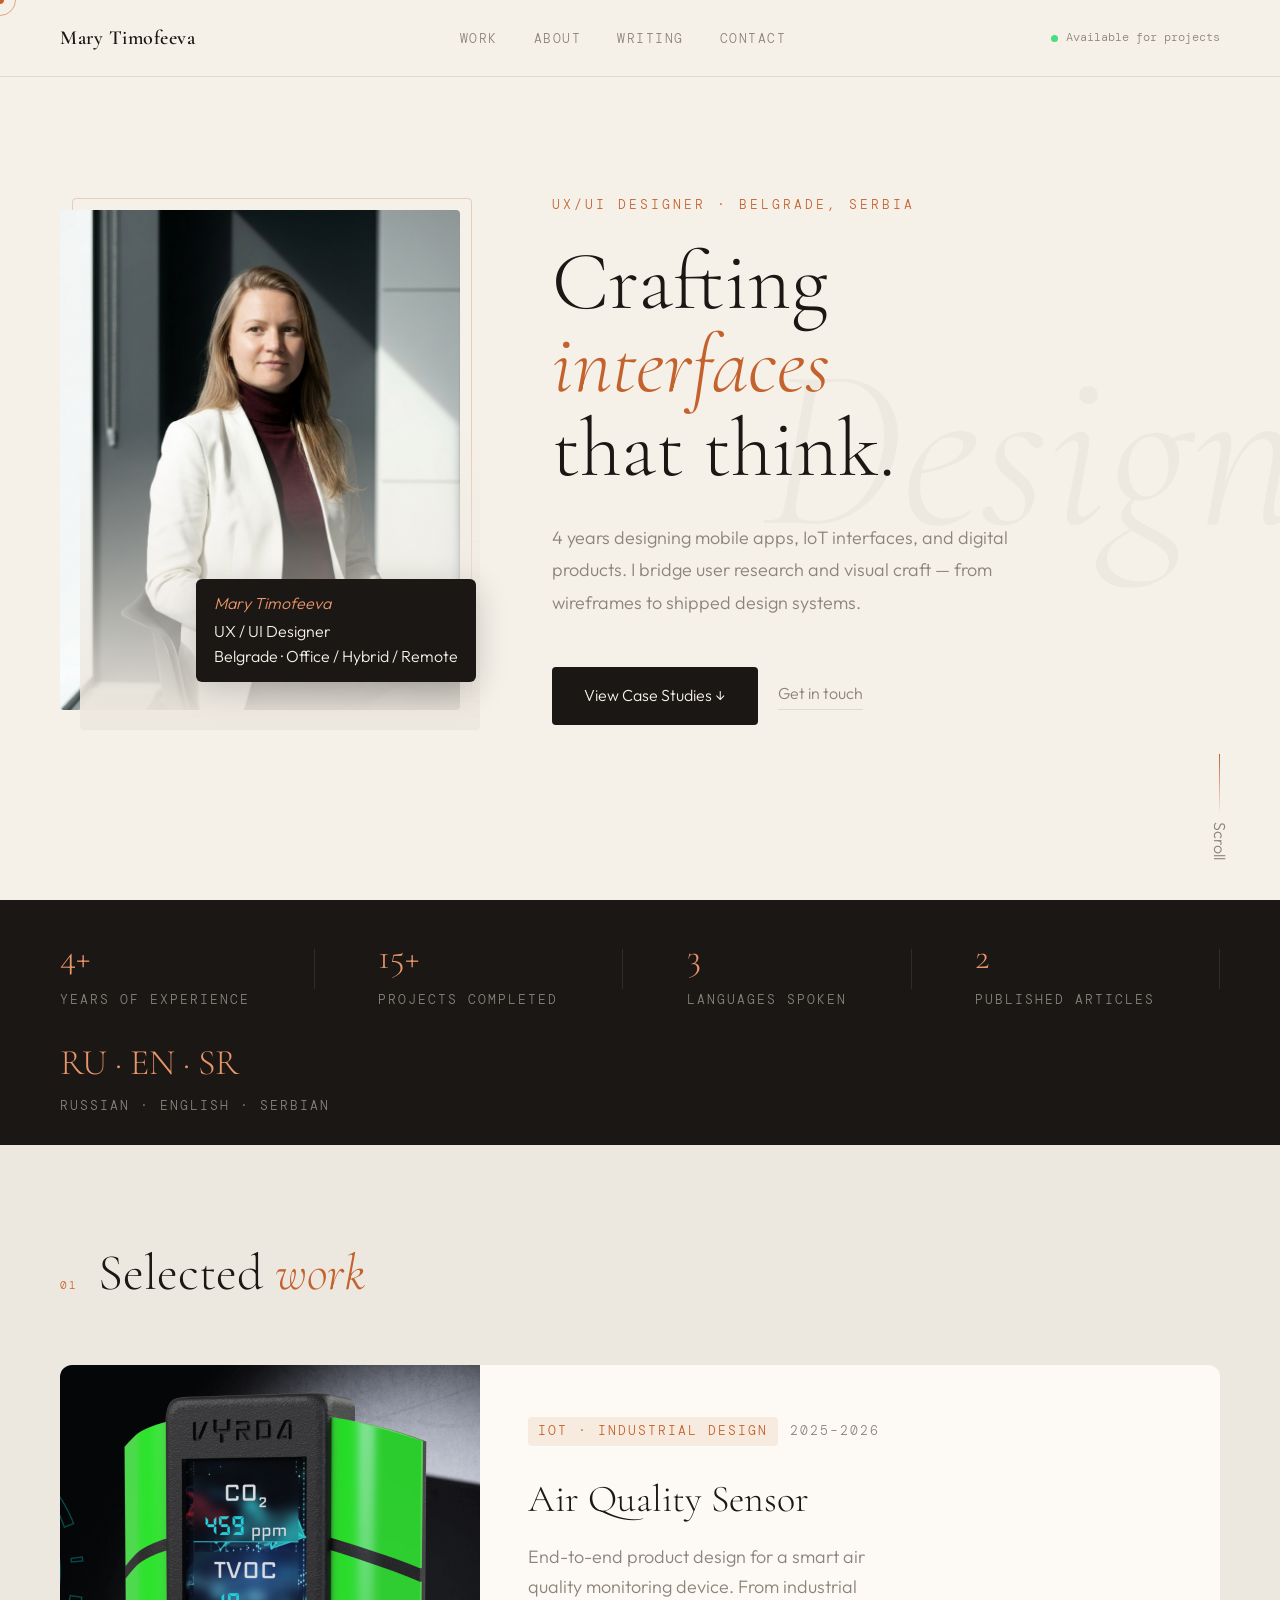
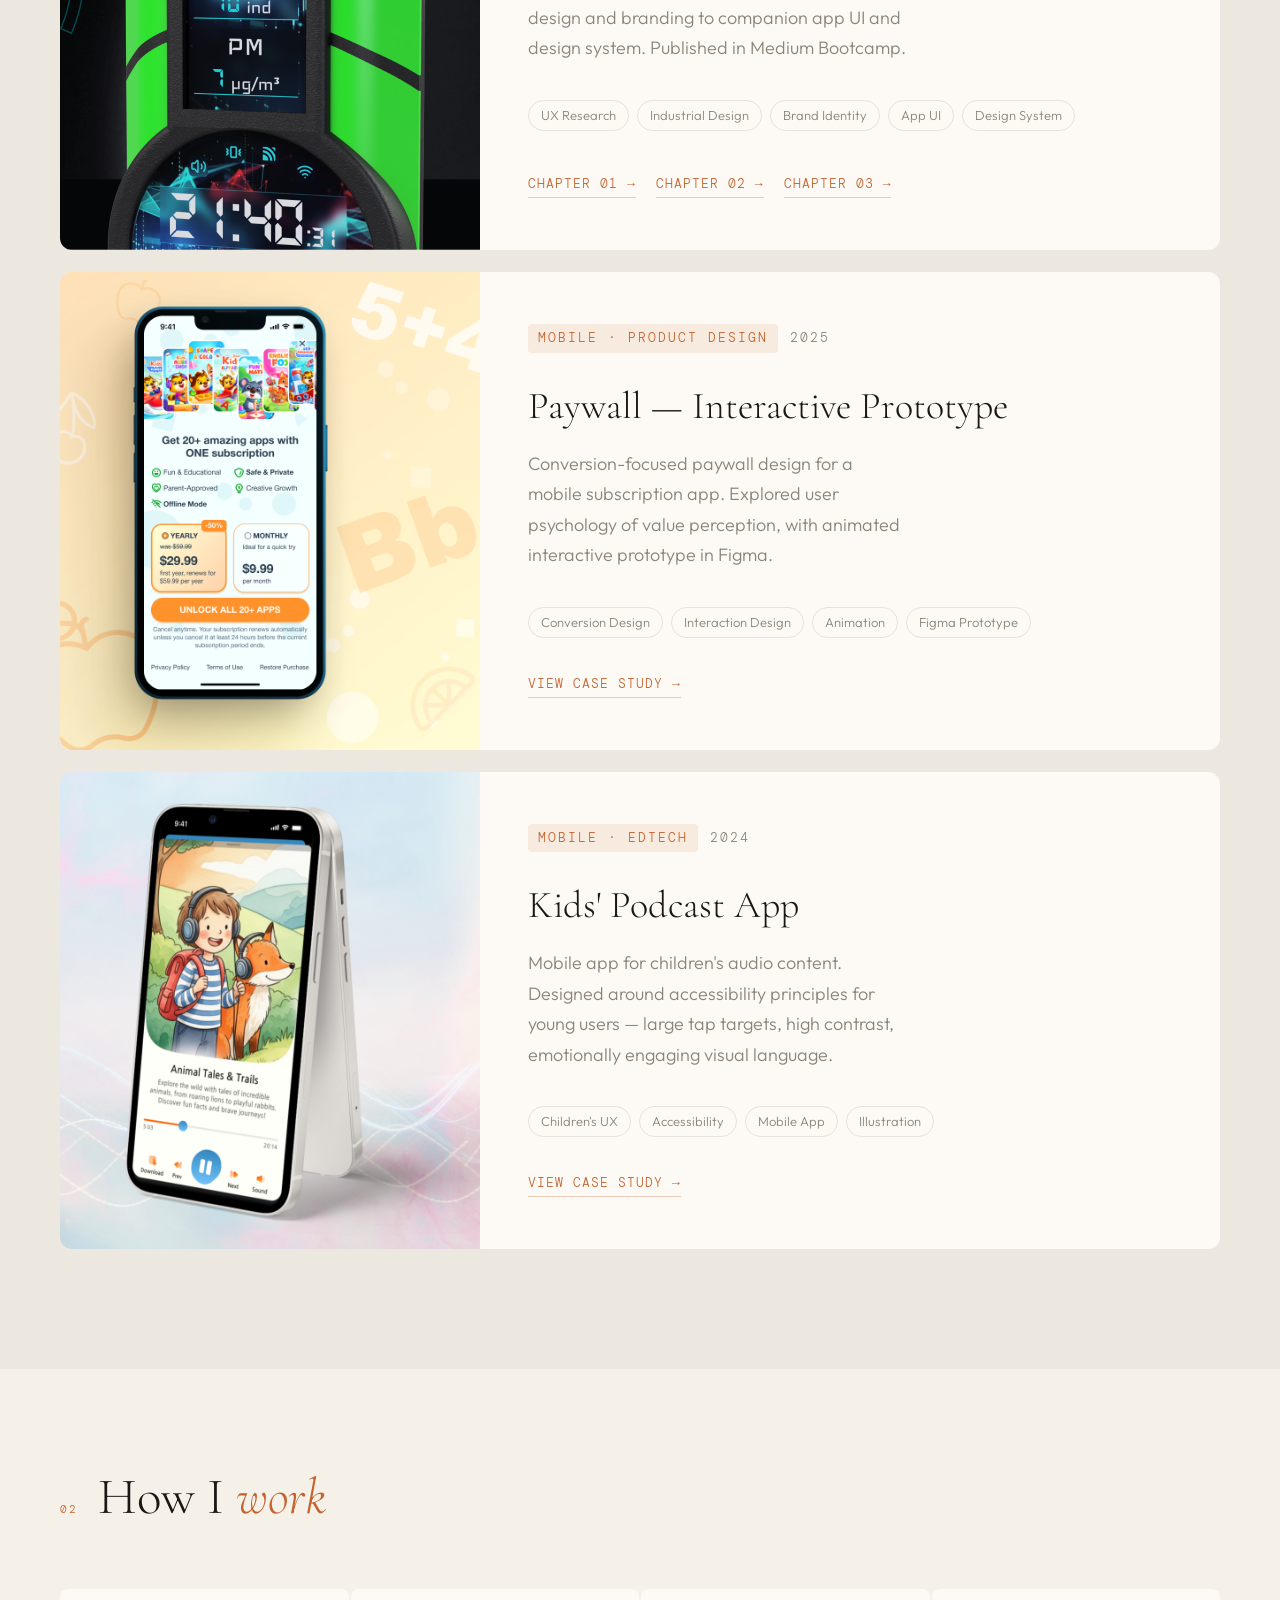
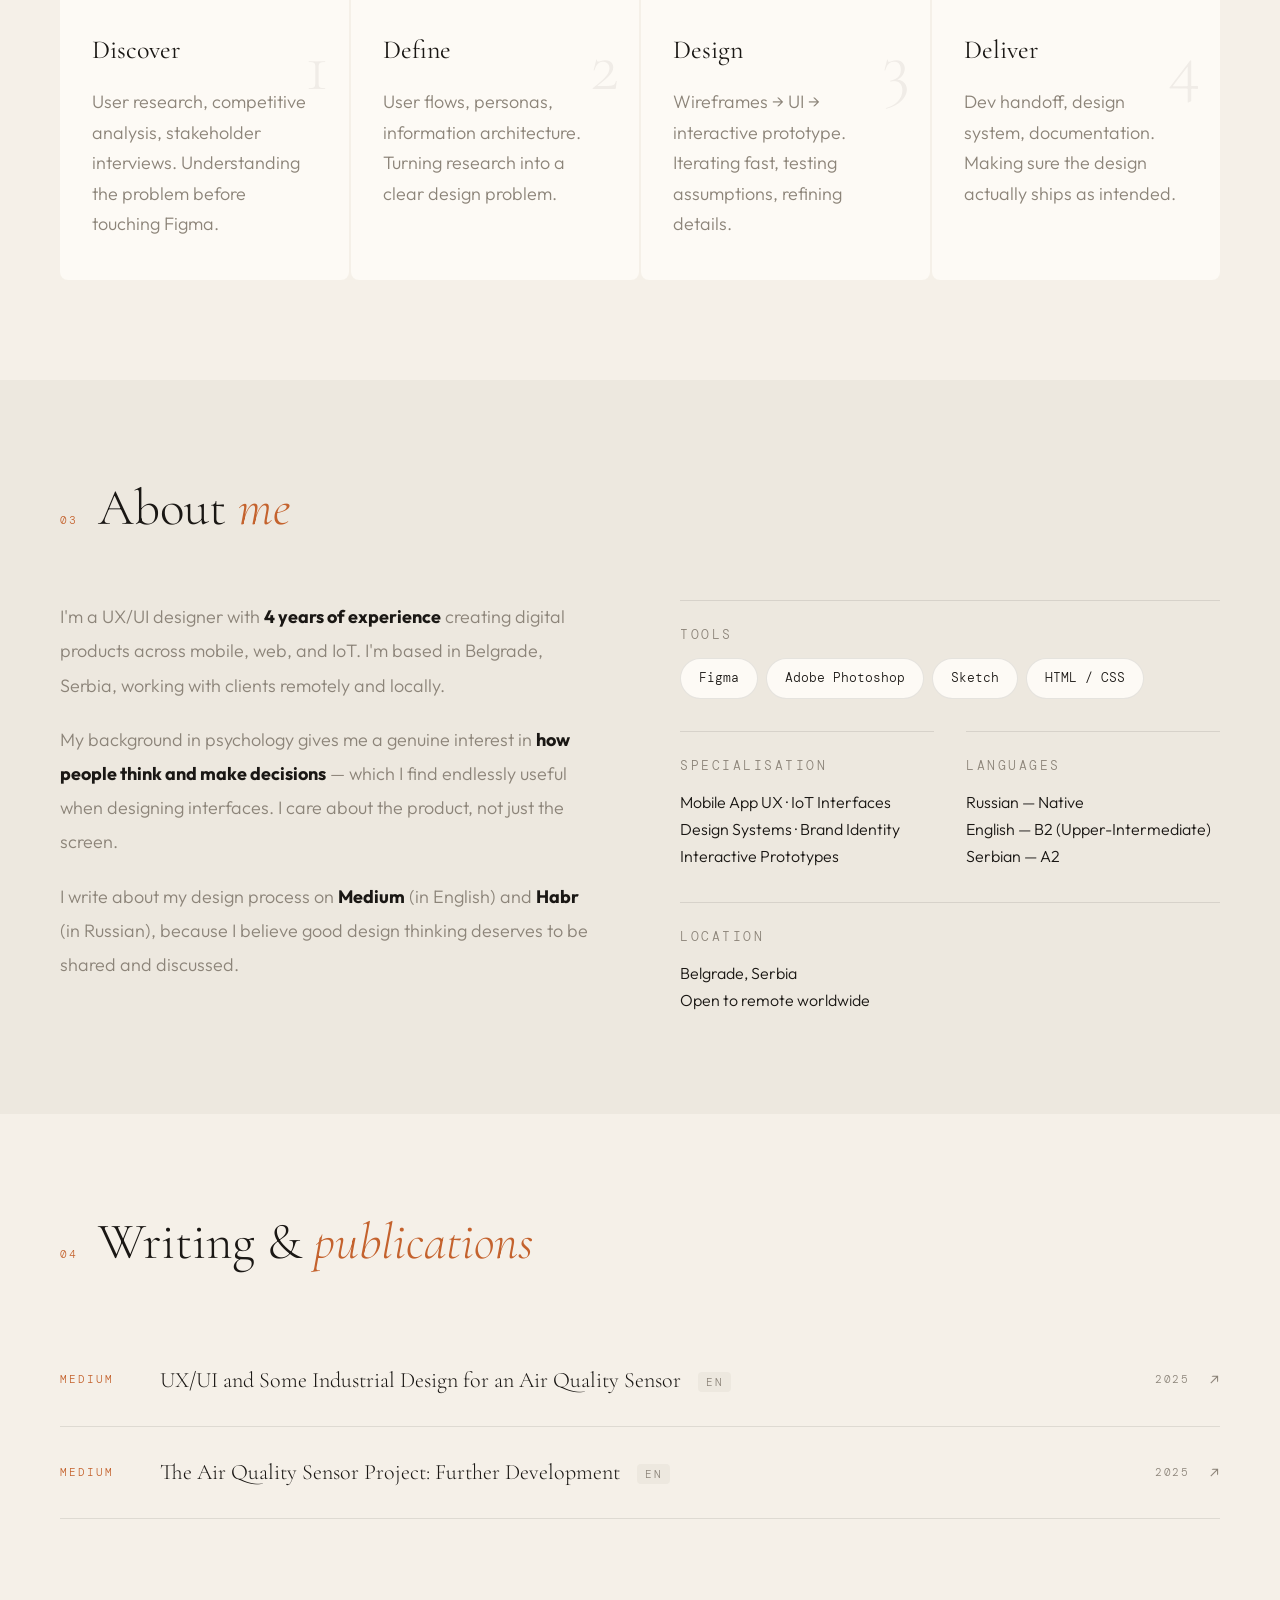
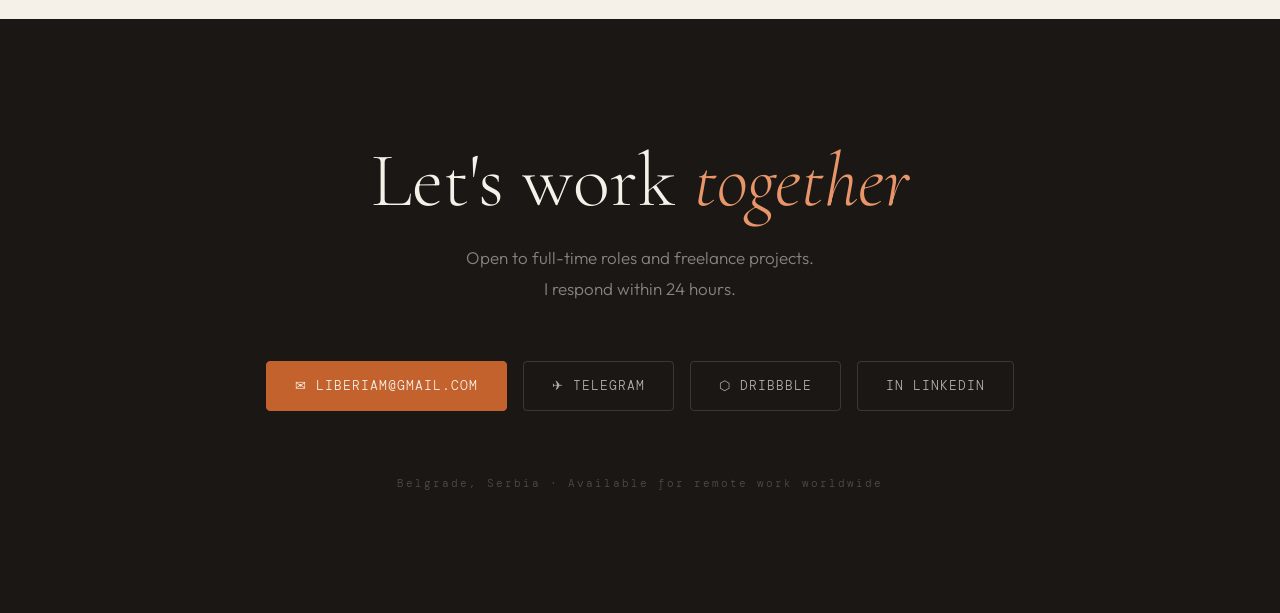
==== commit 1bded586: "Add files via upload" ====
--- a/index.html
+++ b/index.html
@@ -139,7 +139,7 @@
         <div>
           <div class="case-meta">
             <span class="case-type">IoT · Industrial Design</span>
-            <span class="case-year">2023–2024</span>
+            <span class="case-year">2025–2026</span>
           </div>
           <h3 class="case-title">Air Quality Sensor</h3>
           <p class="case-desc">
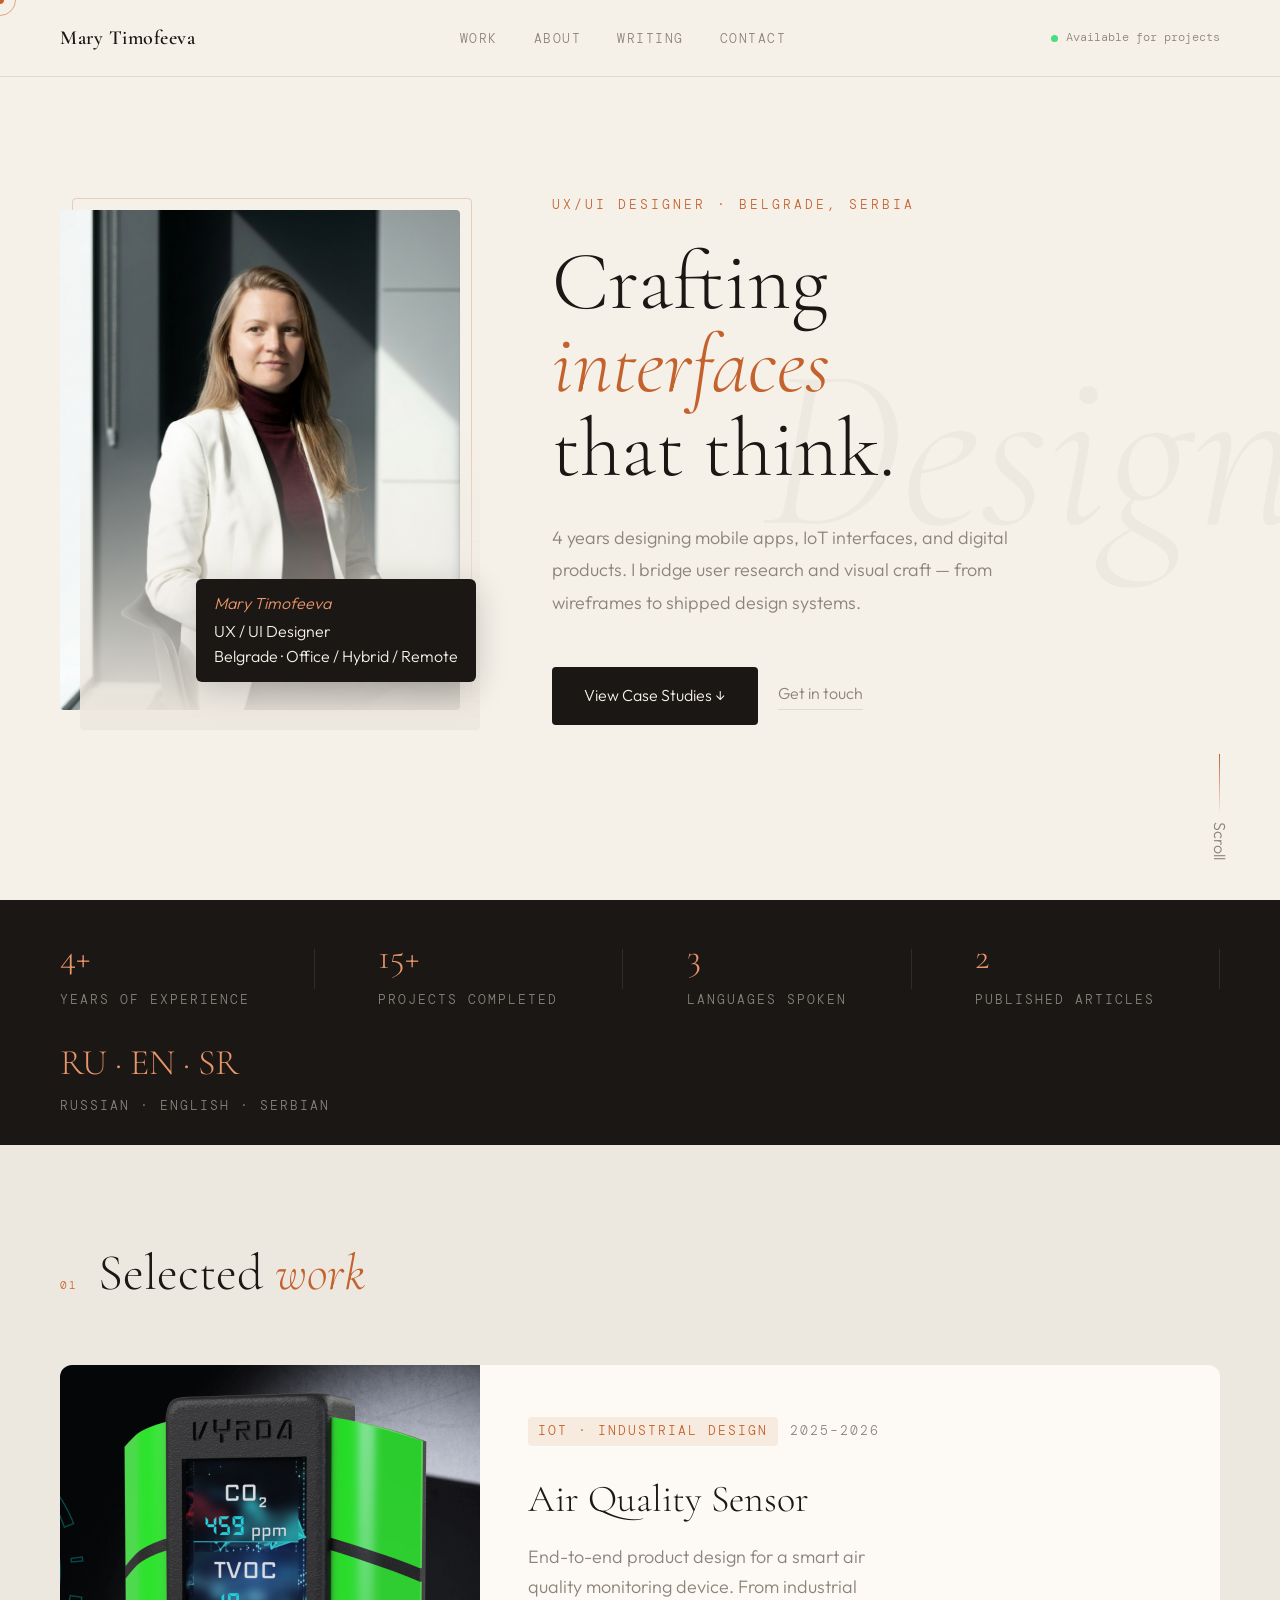
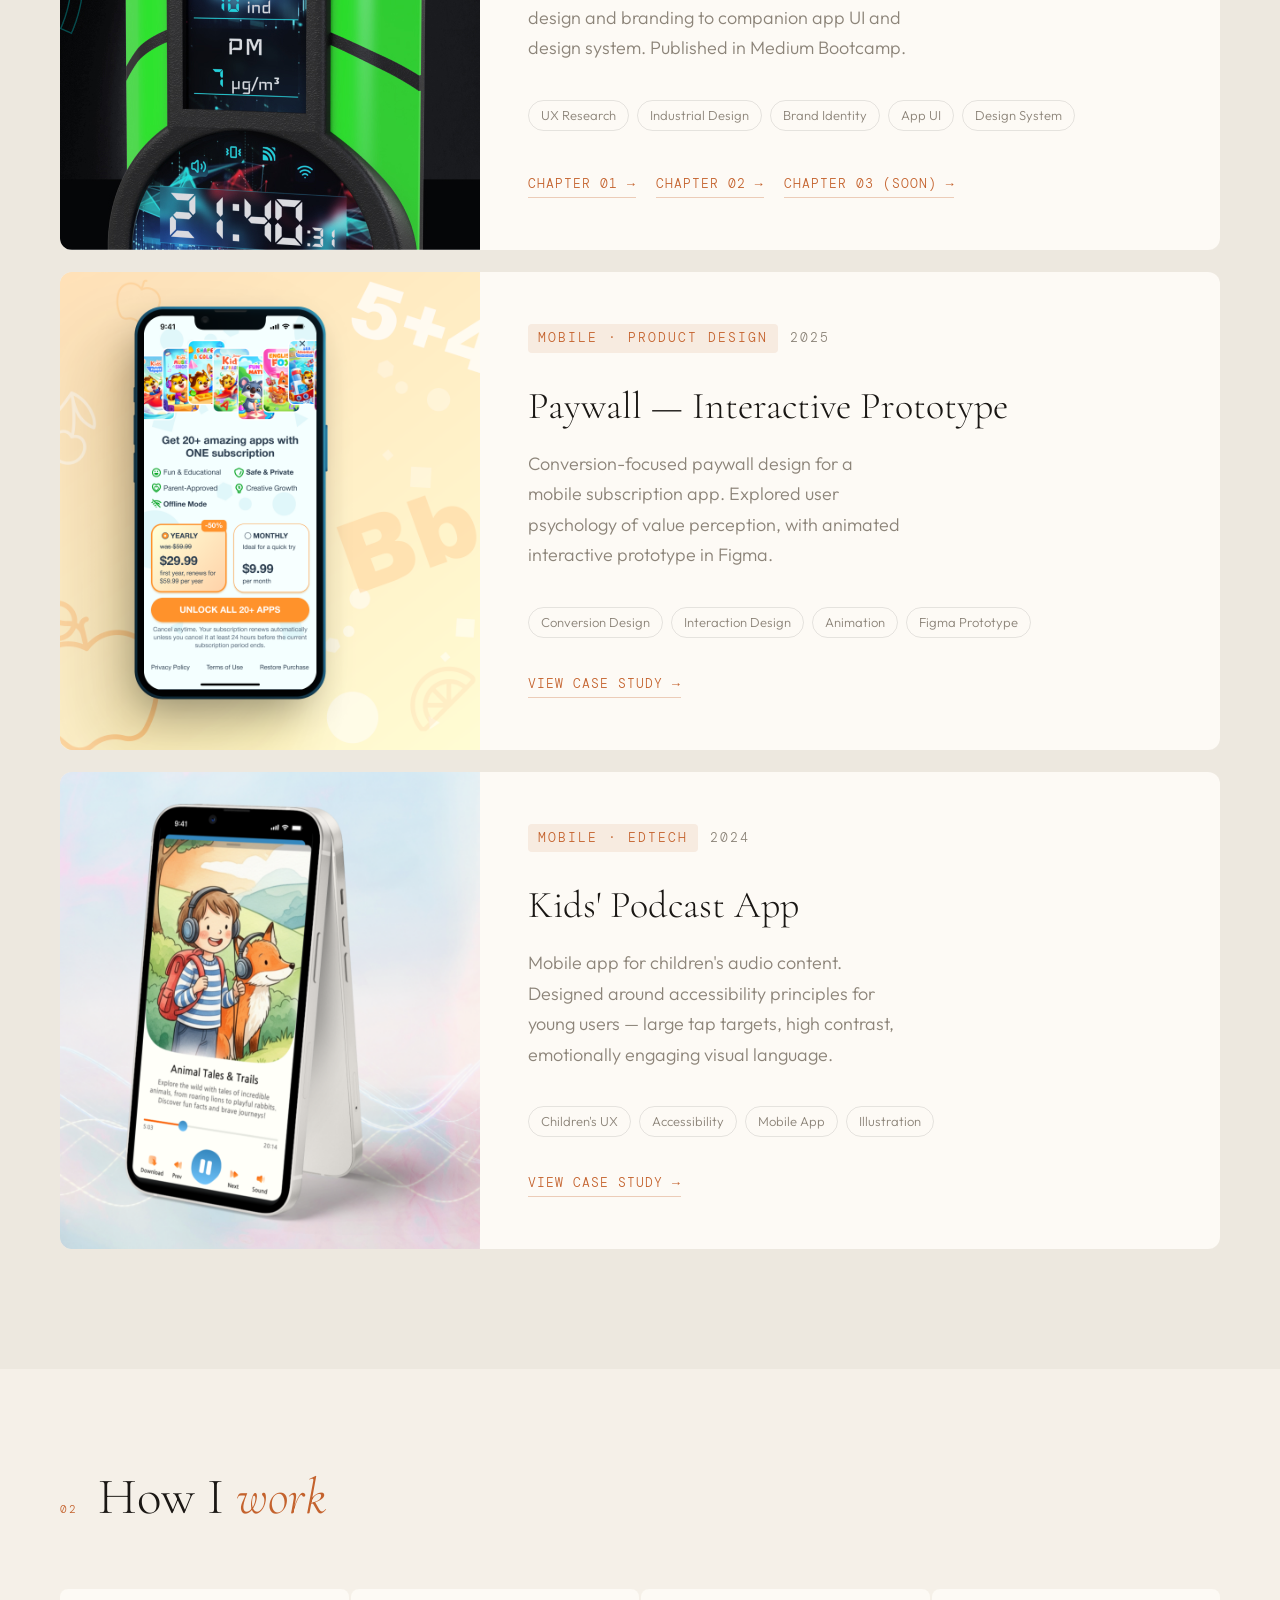
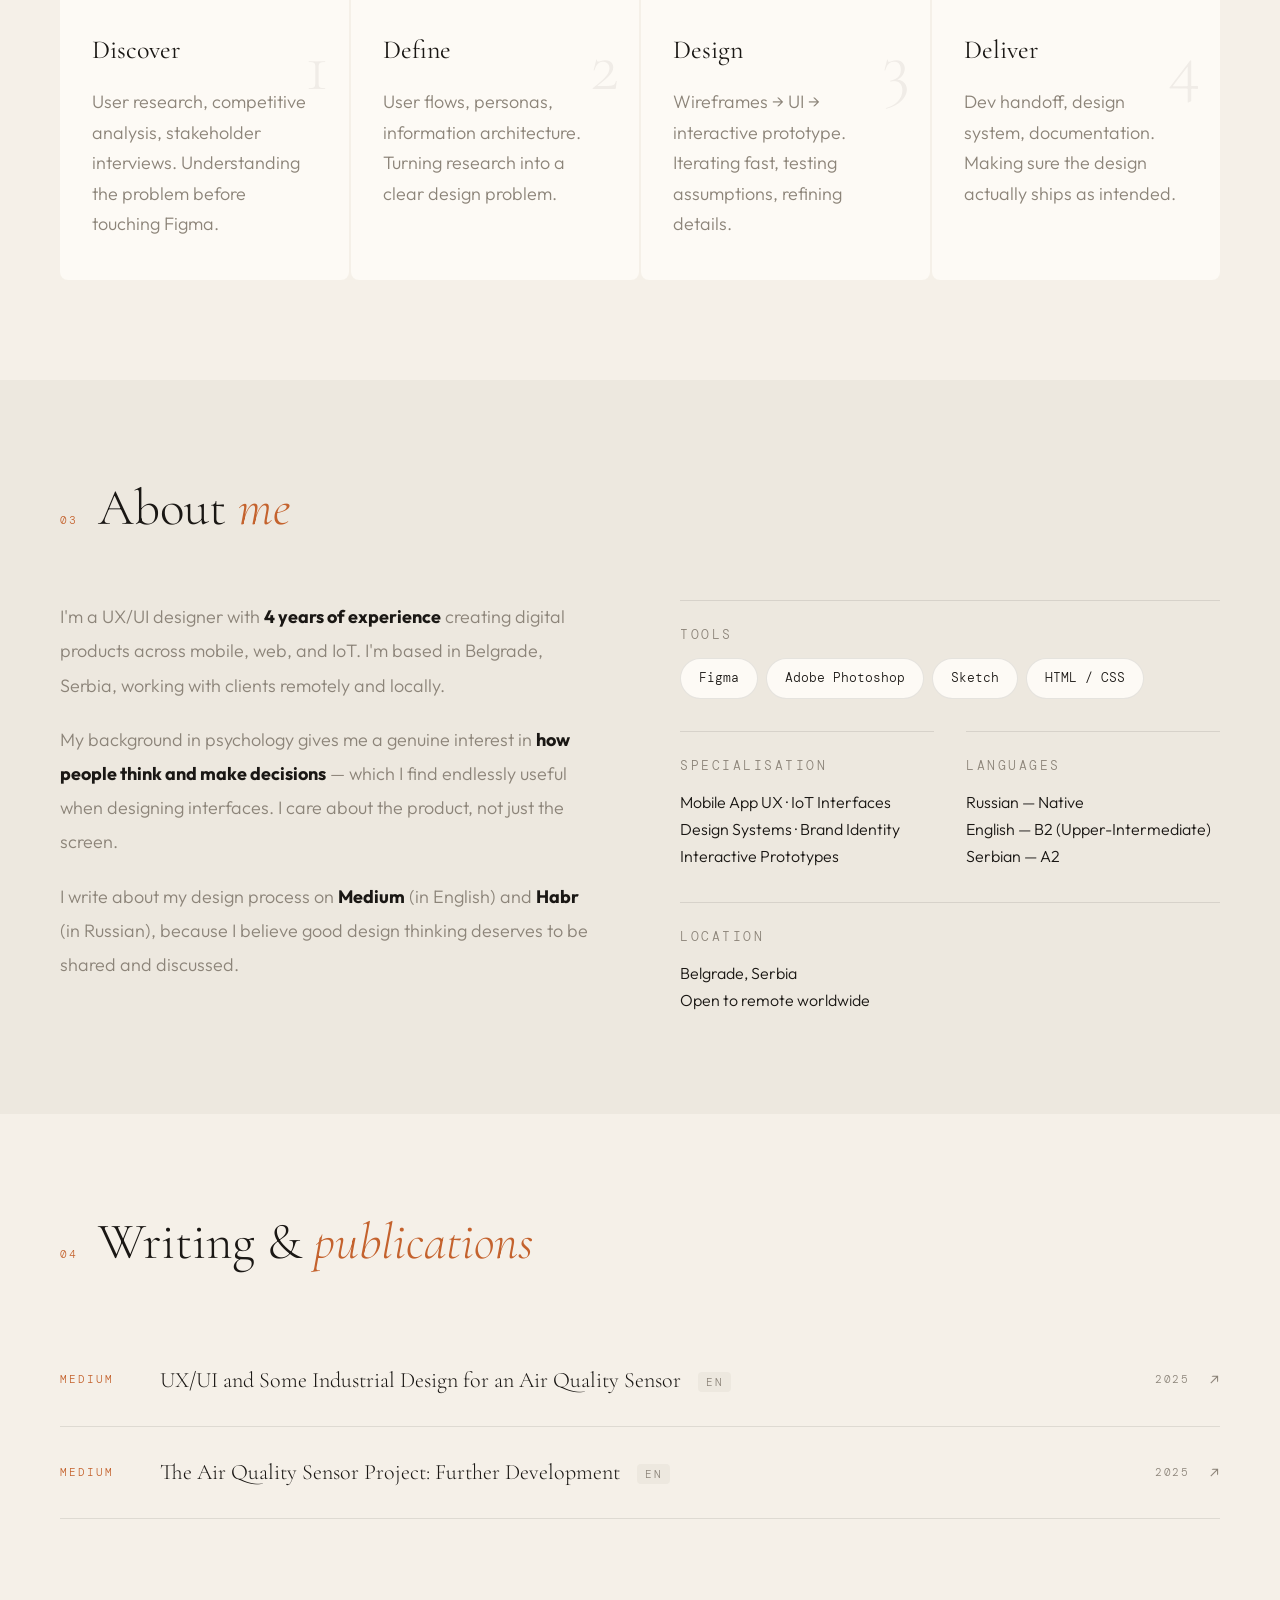
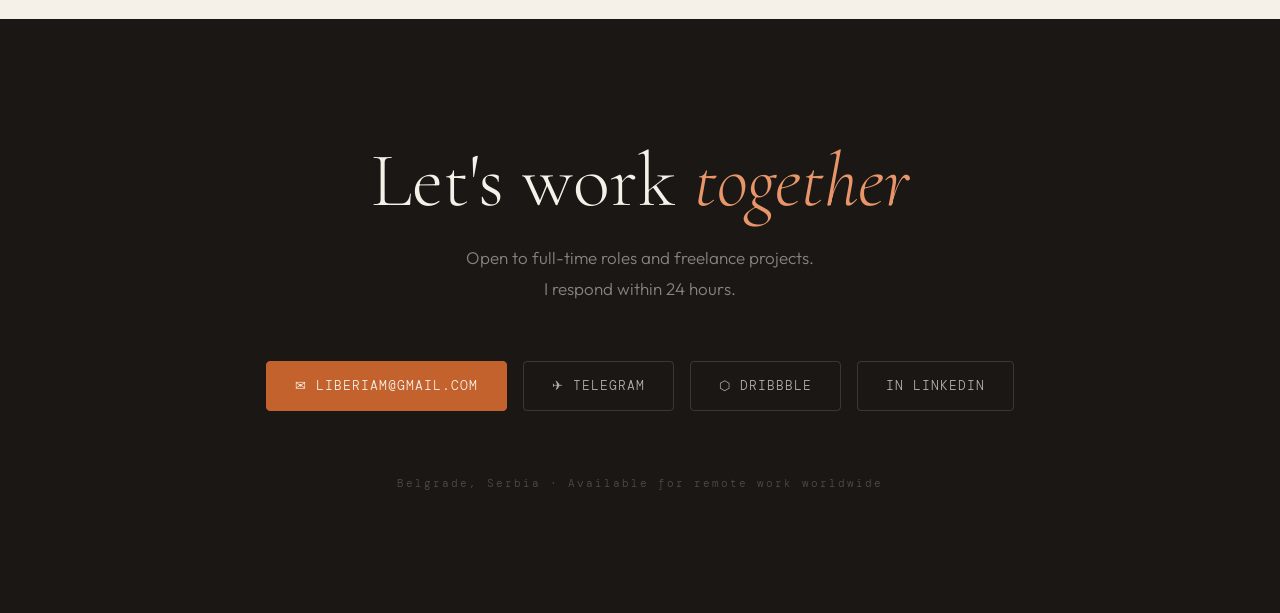
==== commit e9876228: "Add files via upload" ====
--- a/index.html
+++ b/index.html
@@ -158,7 +158,7 @@
         <div style="display:flex; gap:20px; flex-wrap:wrap;">
           <a href="case-air-quality-sensor-concept.html" class="case-link">Chapter 01 →</a>
           <a href="case-air-quality-sensor-ux-ui-display.html" class="case-link">Chapter 02 →</a>
-          <a href="case-air-quality-sensor-pre-seed.html" class="case-link">Chapter 03 →</a>
+          <a href="#" class="case-link">Chapter 03 (soon) →</a>
         </div>
       </div>
       <div class="case-visual" style="overflow:hidden; padding:0;">
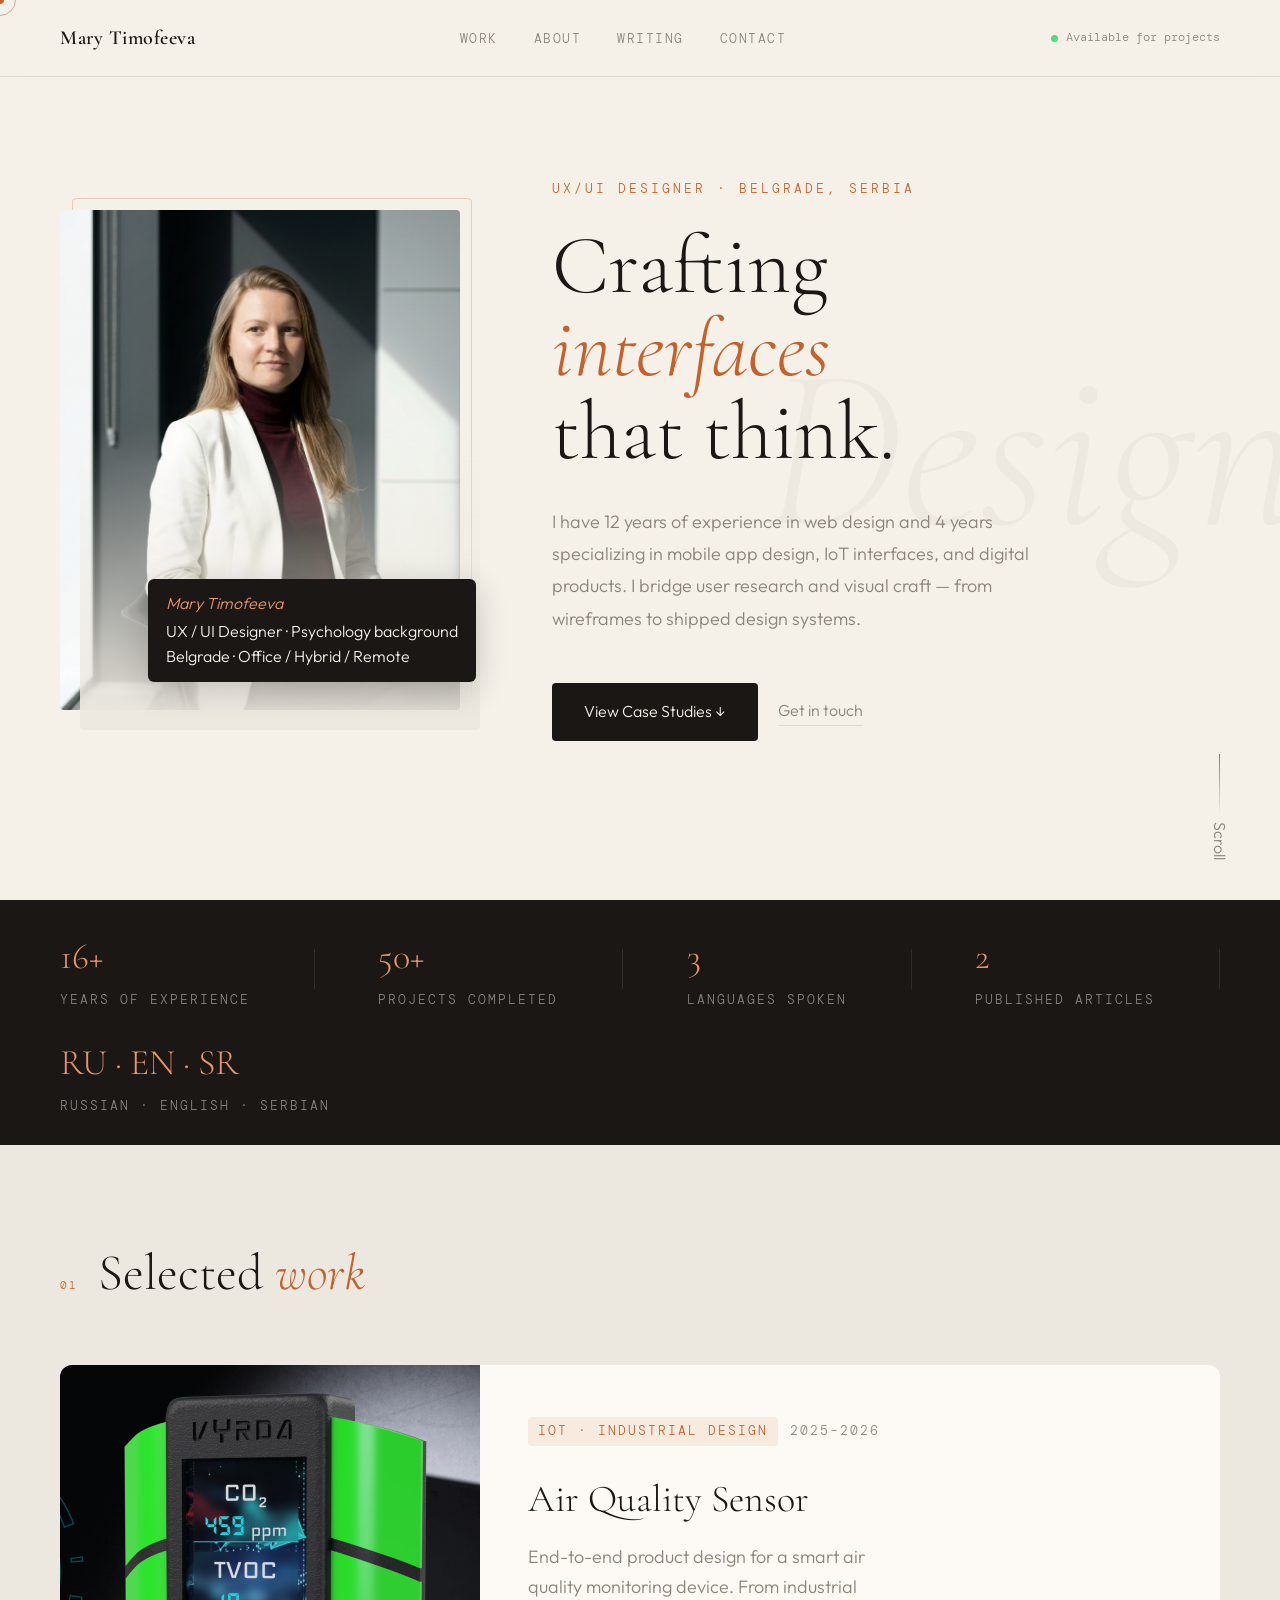
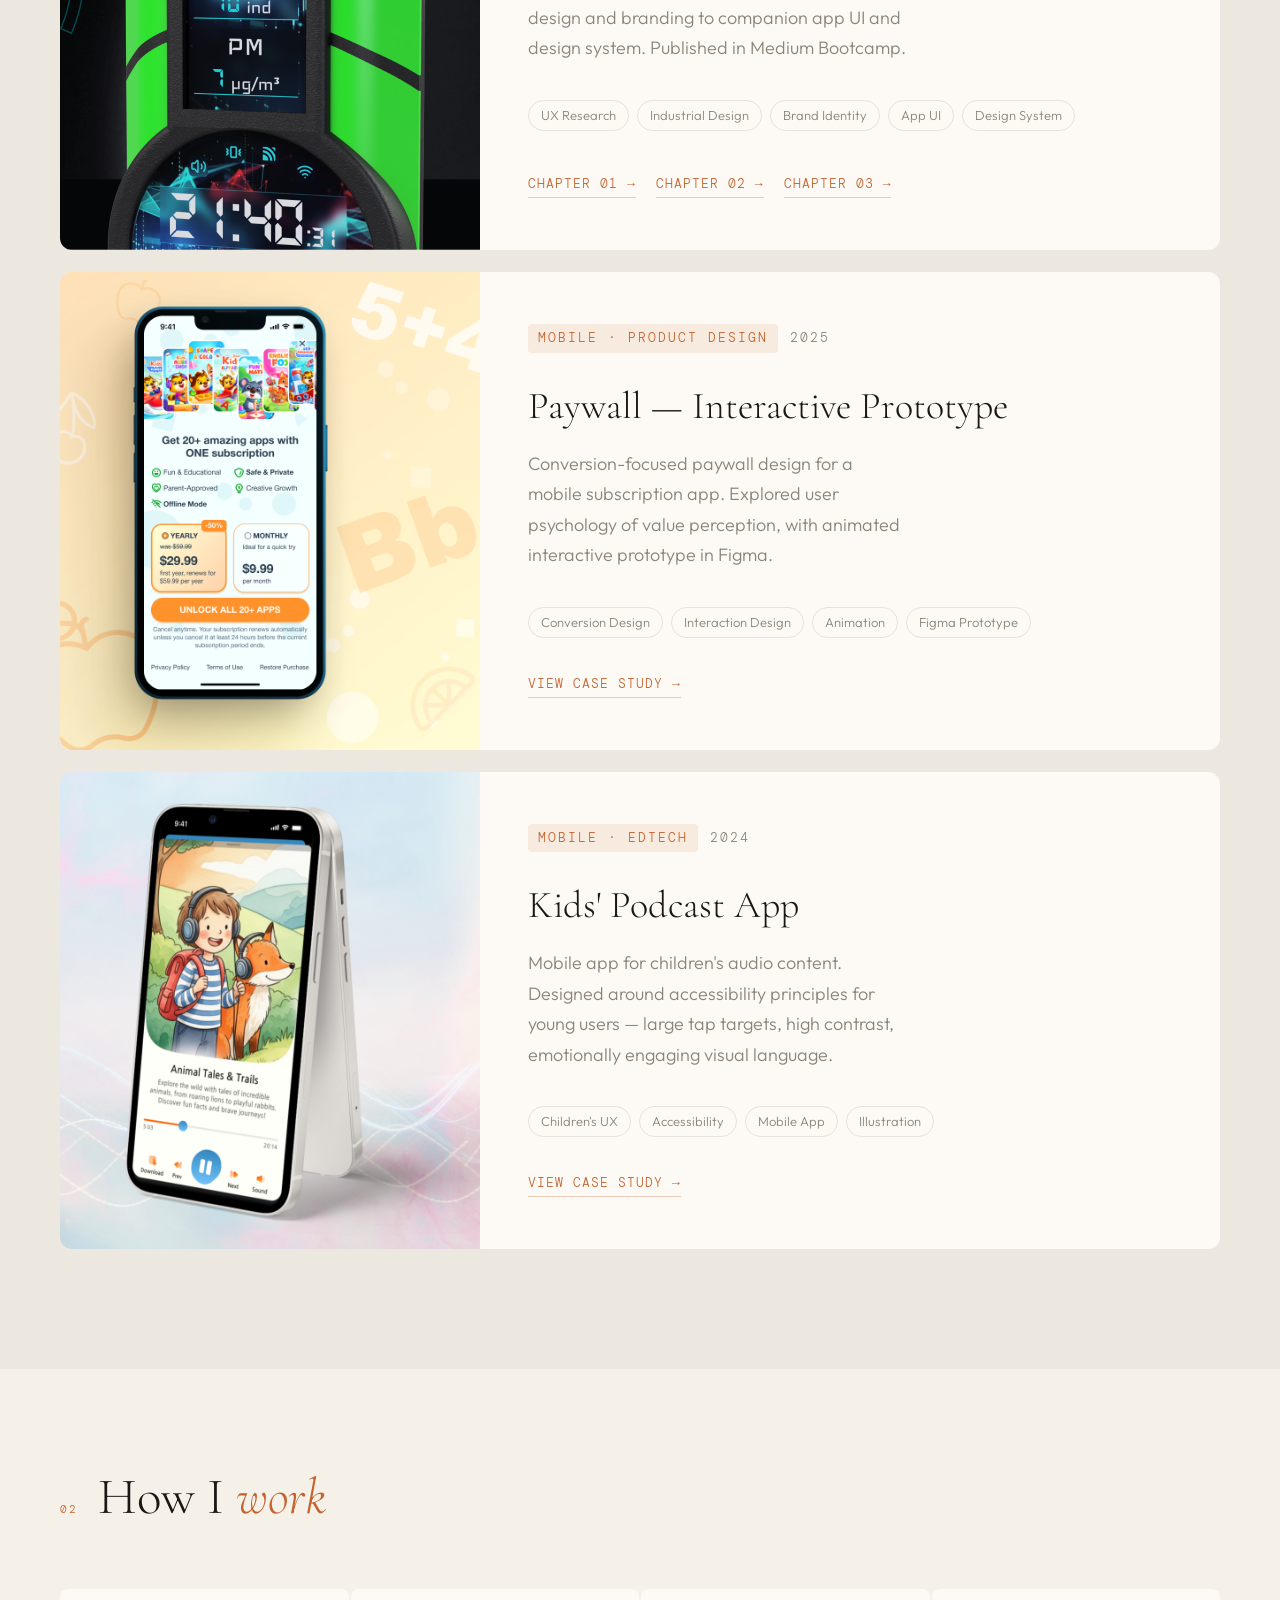
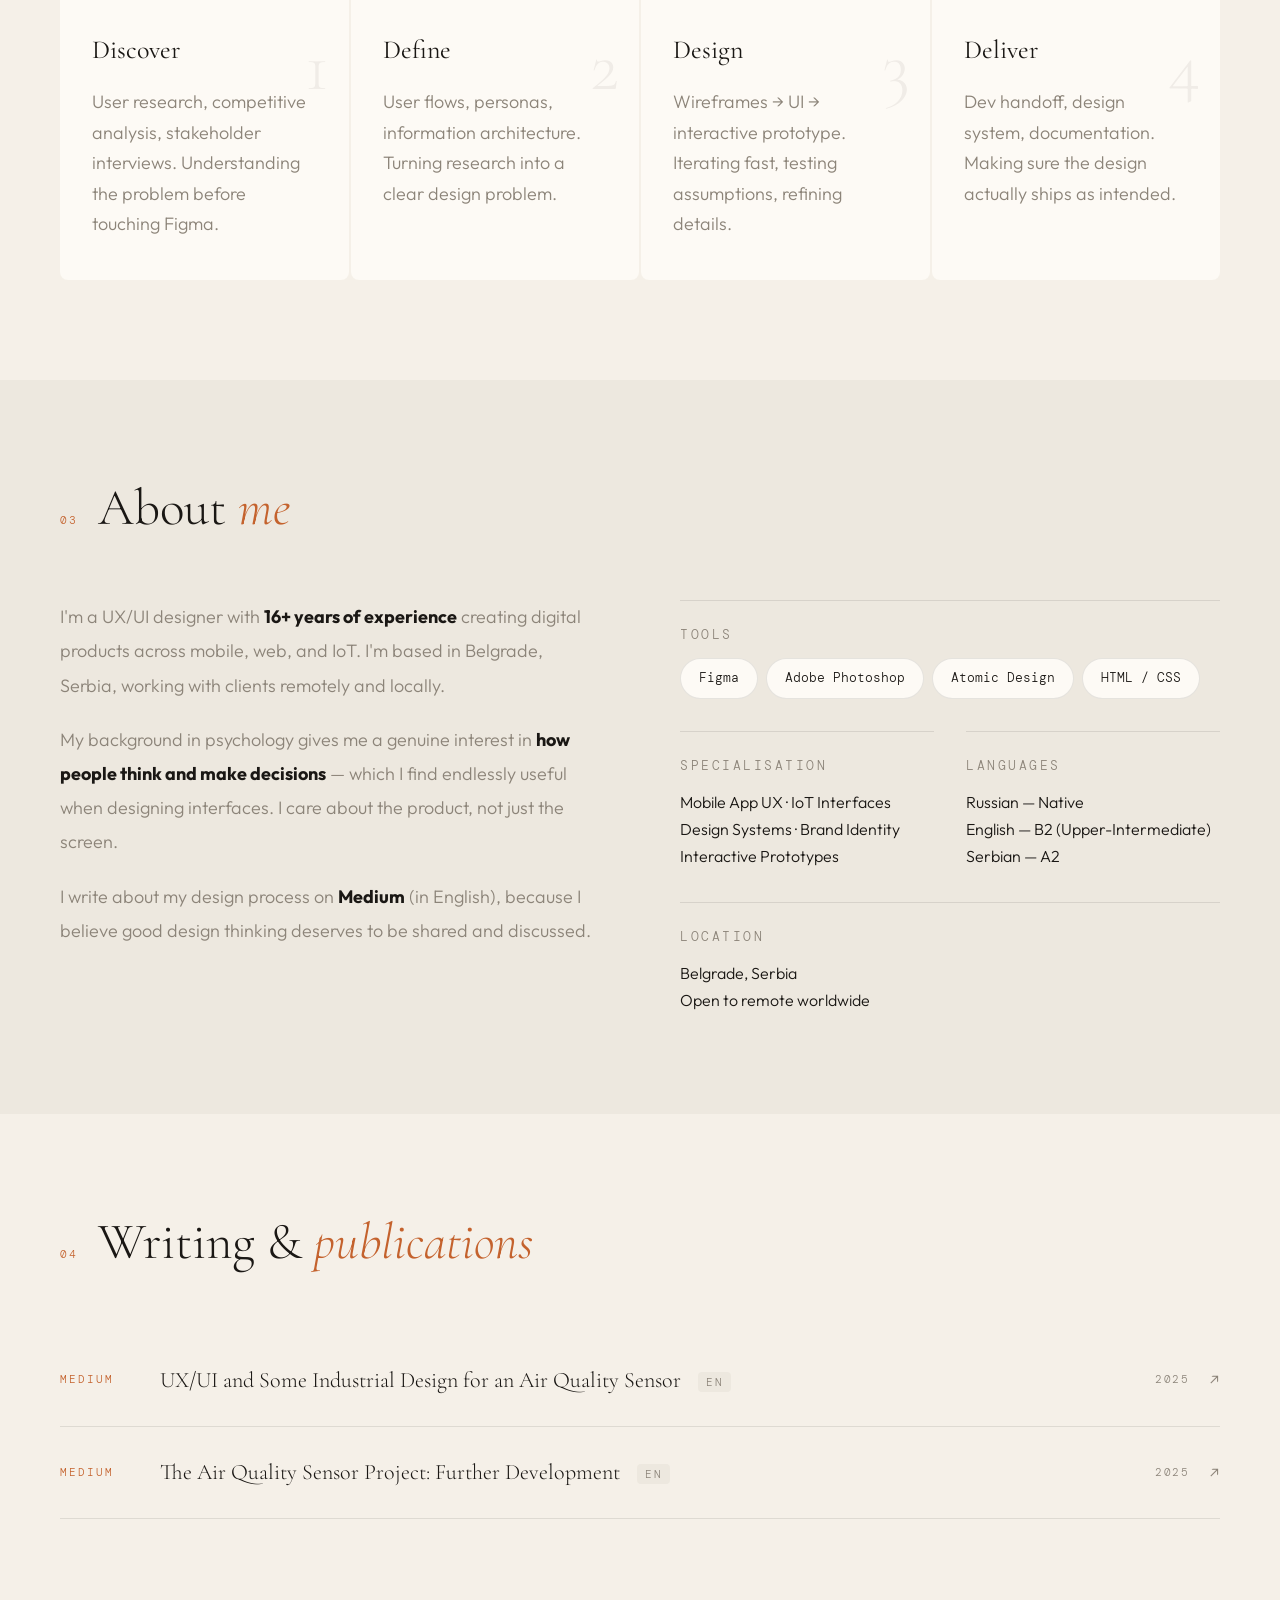
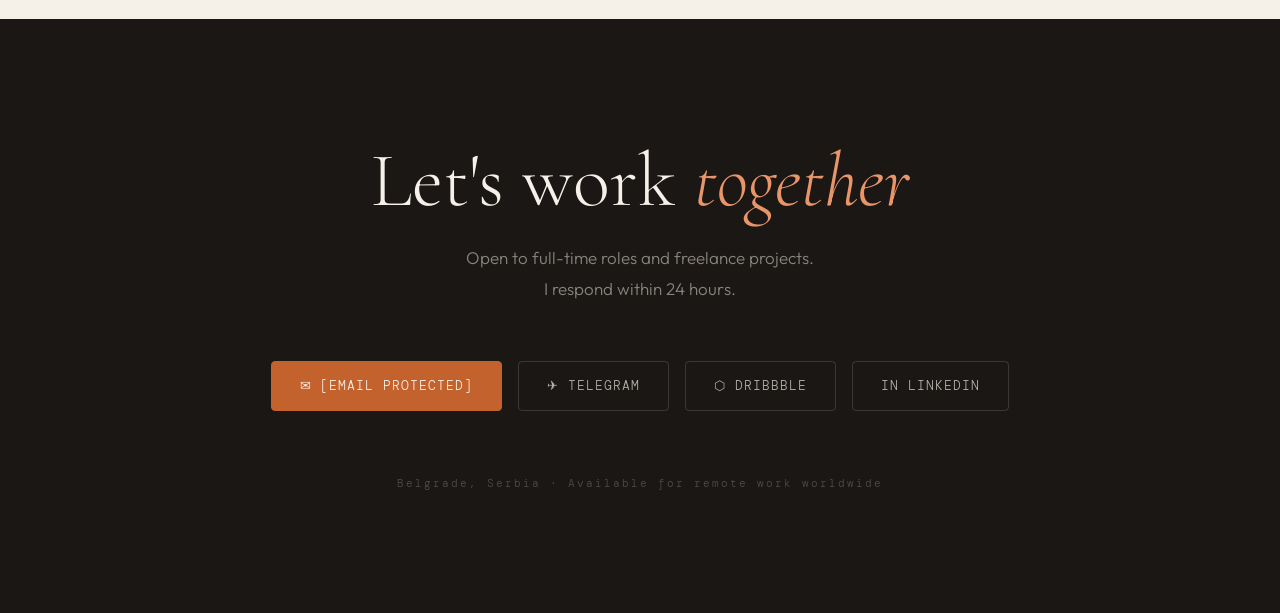
==== commit e9aa301a: "Add files via upload" ====
--- a/index.html
+++ b/index.html
@@ -66,7 +66,7 @@
       />
       <div class="hero-photo-badge">
         <span>Mary Timofeeva</span>
-        UX / UI Designer<br>Belgrade · Office / Hybrid / Remote
+        UX / UI Designer · Psychology background<br>Belgrade · Office / Hybrid / Remote
       </div>
     </div>
   </div>
@@ -76,7 +76,7 @@
     <div class="hero-tag">UX/UI Designer · Belgrade, Serbia</div>
     <h1>Crafting<br><em>interfaces</em><br>that think.</h1>
     <p class="hero-desc">
-      4 years designing mobile apps, IoT interfaces, and digital products.
+      I have 12 years of experience in web design and 4 years specializing in mobile app design, IoT interfaces, and digital products.
       I bridge user research and visual craft — from wireframes to shipped design systems.
     </p>
     <div class="hero-actions">
@@ -97,12 +97,12 @@
 <div class="stats-bar">
   <div class="container" style="display:flex; justify-content:space-between; align-items:center; gap:24px; flex-wrap:wrap; width:100%;">
   <div class="stat">
-    <span class="stat-num">4+</span>
+    <span class="stat-num">16+</span>
     <span class="stat-label">Years of experience</span>
   </div>
   <div class="stats-divider"></div>
   <div class="stat">
-    <span class="stat-num">15+</span>
+    <span class="stat-num">50+</span>
     <span class="stat-label">Projects completed</span>
   </div>
   <div class="stats-divider"></div>
@@ -158,7 +158,7 @@
         <div style="display:flex; gap:20px; flex-wrap:wrap;">
           <a href="case-air-quality-sensor-concept.html" class="case-link">Chapter 01 →</a>
           <a href="case-air-quality-sensor-ux-ui-display.html" class="case-link">Chapter 02 →</a>
-          <a href="#" class="case-link">Chapter 03 (soon) →</a>
+          <a href="case-air-quality-sensor-pre-seed.html" class="case-link">Chapter 03 →</a>
         </div>
       </div>
       <div class="case-visual" style="overflow:hidden; padding:0;">
@@ -269,7 +269,7 @@
   <div class="about-grid">
     <div class="about-text">
       <p>
-        I'm a UX/UI designer with <strong>4 years of experience</strong> creating digital products
+        I'm a UX/UI designer with <strong>16+ years of experience</strong> creating digital products
         across mobile, web, and IoT. I'm based in Belgrade, Serbia, working with clients remotely and locally.
       </p>
       <p>
@@ -277,7 +277,7 @@
         which I find endlessly useful when designing interfaces. I care about the product, not just the screen.
       </p>
       <p>
-        I write about my design process on <strong>Medium</strong> (in English) and <strong>Habr</strong> (in Russian),
+        I write about my design process on <strong>Medium</strong> (in English),
         because I believe good design thinking deserves to be shared and discussed.
       </p>
     </div>
@@ -287,7 +287,7 @@
         <div class="tool-pills">
           <span class="pill">Figma</span>
           <span class="pill">Adobe Photoshop</span>
-          <span class="pill">Sketch</span>
+          <span class="pill">Atomic Design</span>
           <span class="pill">HTML / CSS</span>
         </div>
       </div>
@@ -364,7 +364,7 @@
     I respond within 24 hours.
   </p>
   <div class="contact-links">
-    <a href="mailto:liberiam@gmail.com" class="contact-link primary">✉ liberiam@gmail.com</a>
+    <a href="/cdn-cgi/l/email-protection#97fbfef5f2e5fef6fad7f0faf6fefbb9f4f8fa" class="contact-link primary">✉ <span class="__cf_email__" data-cfemail="aec2c7cccbdcc7cfc3eec9c3cfc7c280cdc1c3">[email&#160;protected]</span></a>
     <a href="https://t.me/LiberiamMary" class="contact-link" target="_blank">✈ Telegram</a>
     <a href="https://dribbble.com/liberiam" class="contact-link" target="_blank">⬡ Dribbble</a>
     <a href="https://www.linkedin.com/in/mary-timofeeva-184484382/" class="contact-link" target="_blank">in LinkedIn</a>
@@ -373,7 +373,7 @@
   </div><!-- /.container -->
 </section>
 
-<script>
+<script data-cfasync="false" src="/cdn-cgi/scripts/5c5dd728/cloudflare-static/email-decode.min.js"></script><script>
 const cursor = document.getElementById('cursor');
 const ring = document.getElementById('cursorRing');
 let mx = 0, my = 0, rx = 0, ry = 0;
@@ -417,9 +417,9 @@
   });
 }, { threshold: 0.1 });
 
-document.querySelectorAll('.case-card, .step, .pub-item, .aside-block').forEach(el => {
+document.querySelectorAll('.case-card, .step, .stat, .pub-item, .aside-block').forEach(el => {
   el.style.opacity = '0';
-  el.style.transform = 'translateY(20px)';
+  el.style.transform = 'translateY(24px)';
   el.style.transition = 'opacity 0.6s ease, transform 0.6s ease';
   observer.observe(el);
 });
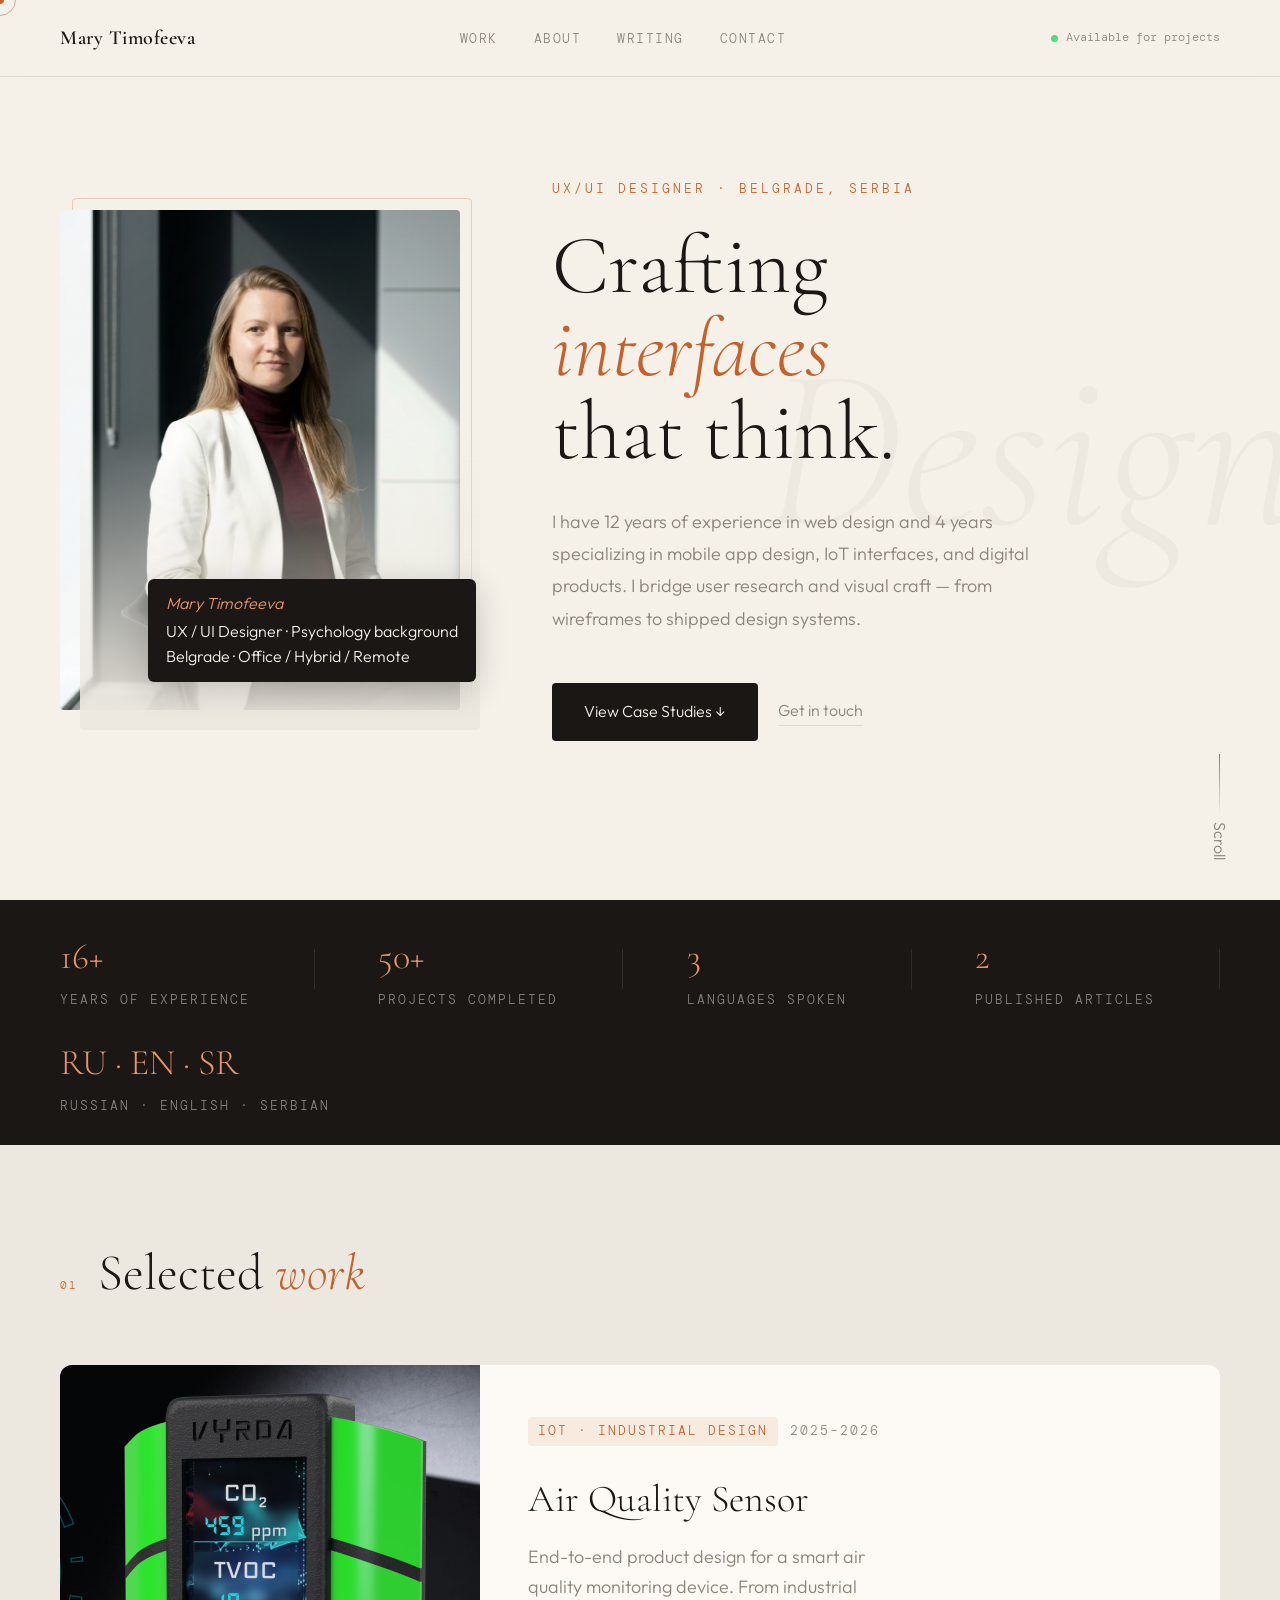
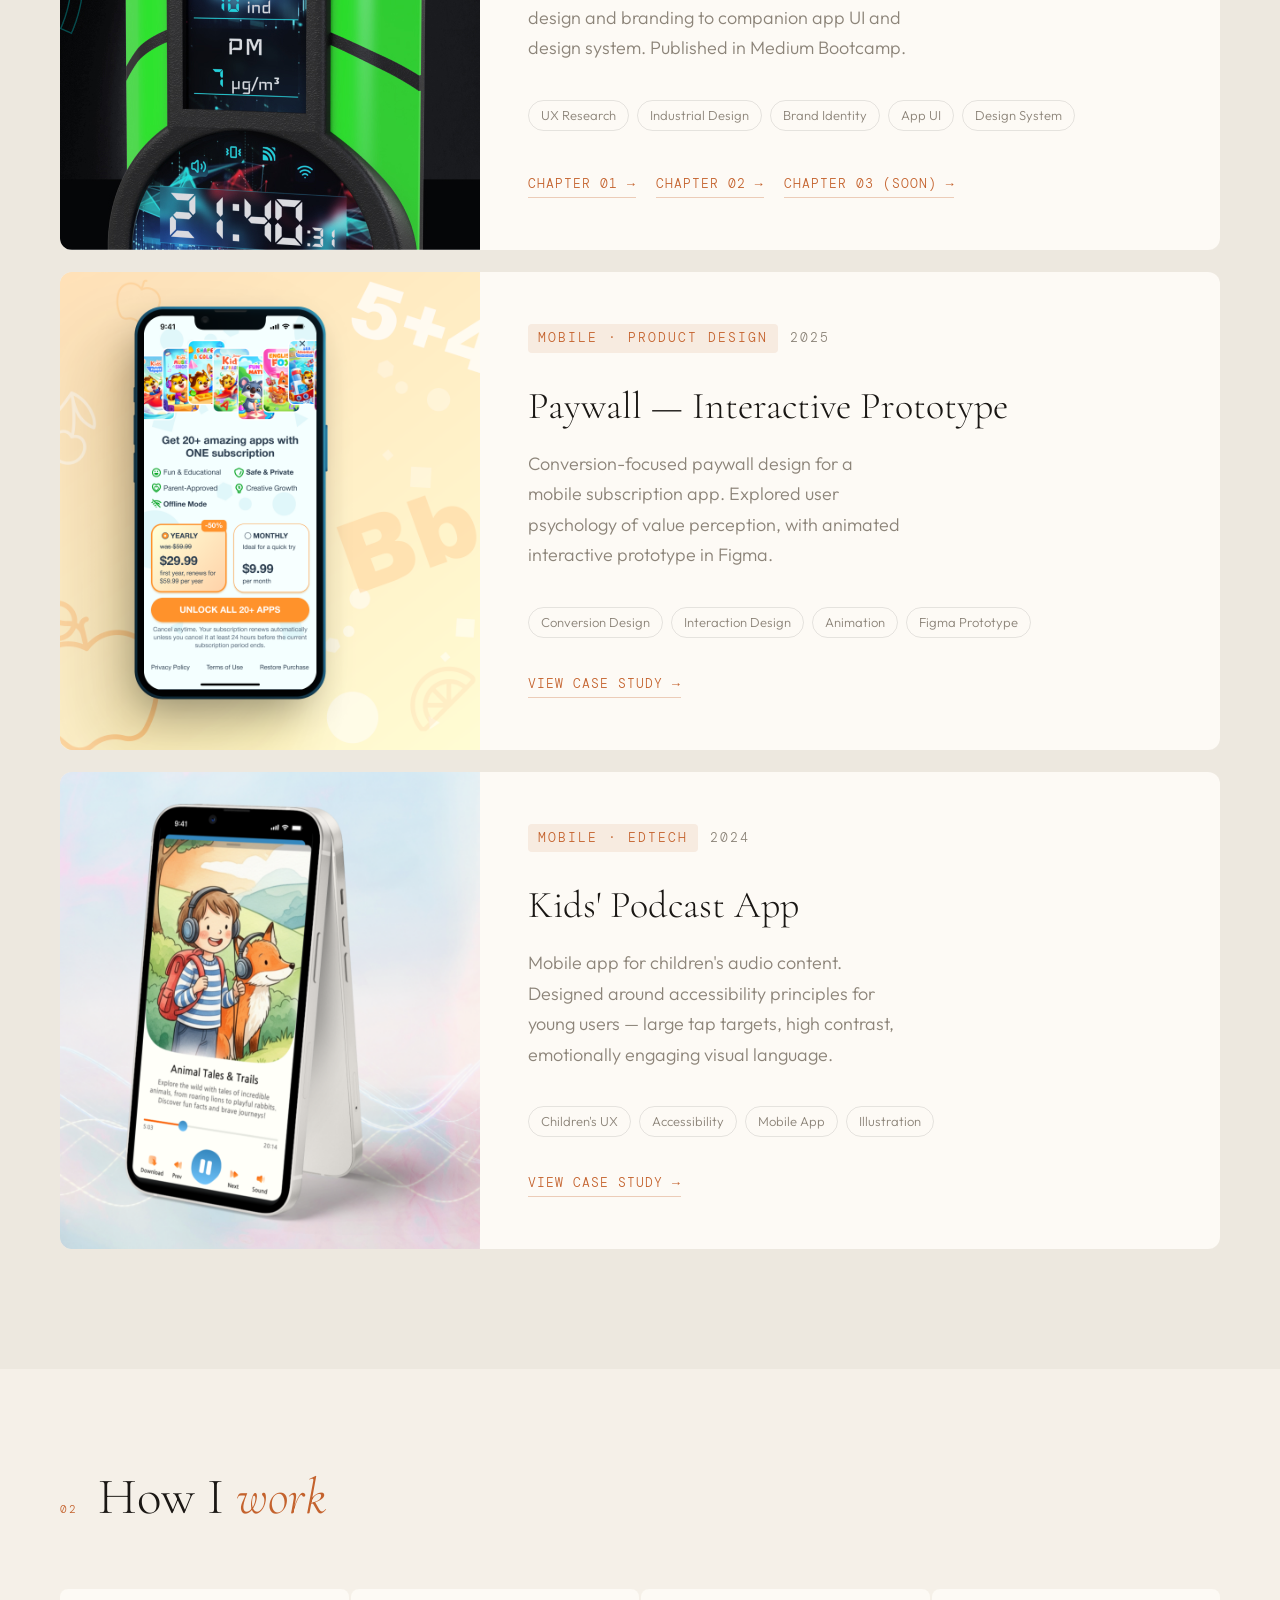
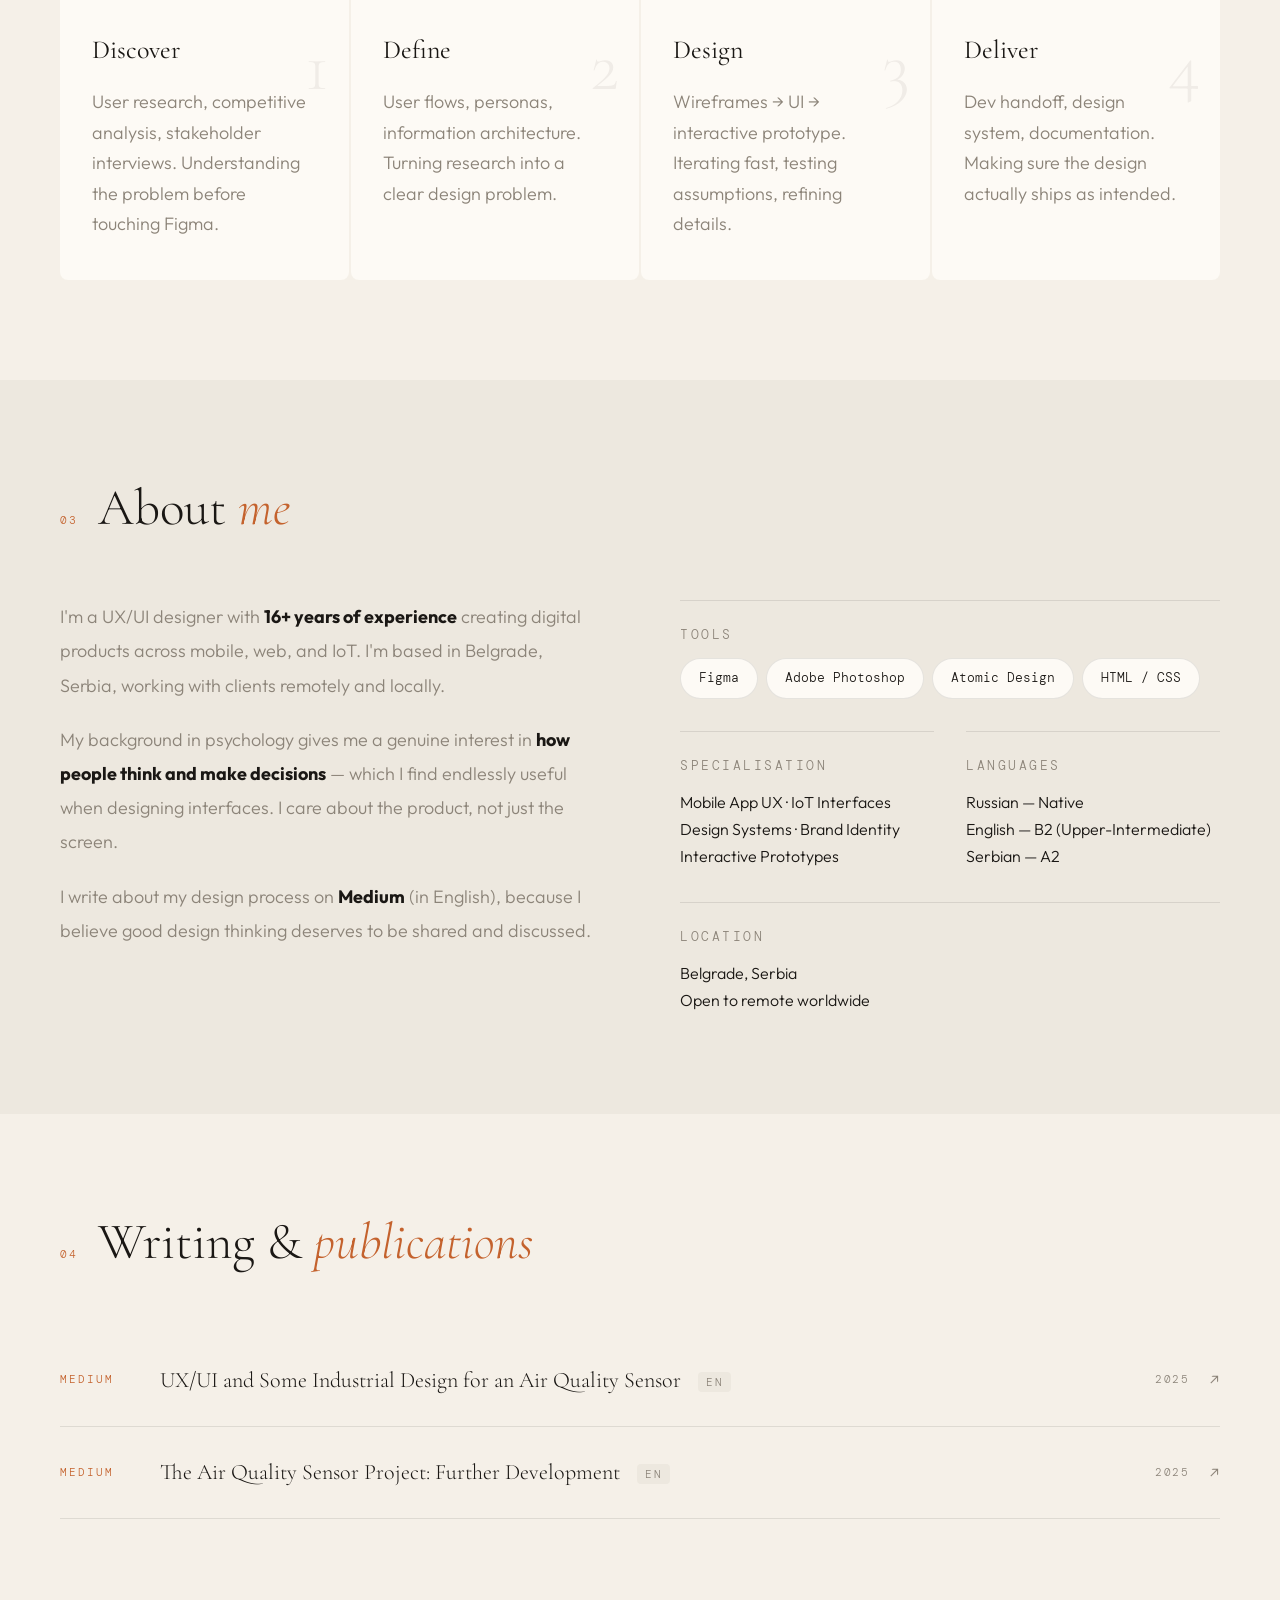
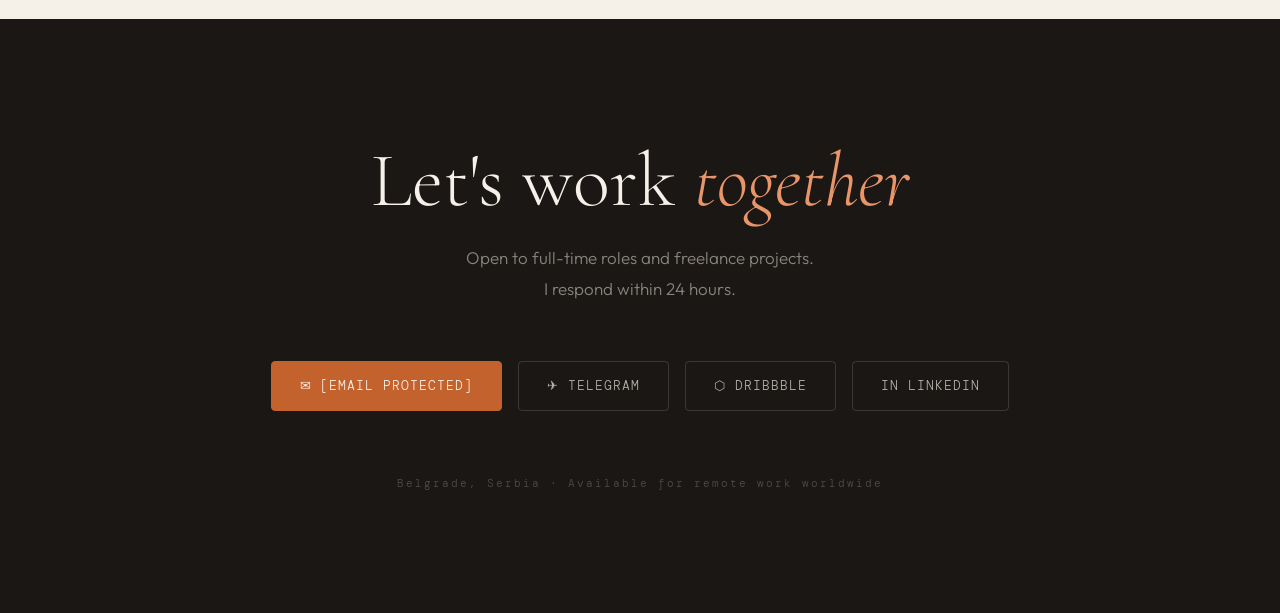
==== commit e74b884c: "Add files via upload" ====
--- a/index.html
+++ b/index.html
@@ -158,7 +158,7 @@
         <div style="display:flex; gap:20px; flex-wrap:wrap;">
           <a href="case-air-quality-sensor-concept.html" class="case-link">Chapter 01 →</a>
           <a href="case-air-quality-sensor-ux-ui-display.html" class="case-link">Chapter 02 →</a>
-          <a href="case-air-quality-sensor-pre-seed.html" class="case-link">Chapter 03 →</a>
+          <a href="#" class="case-link">Chapter 03 (soon) →</a>
         </div>
       </div>
       <div class="case-visual" style="overflow:hidden; padding:0;">
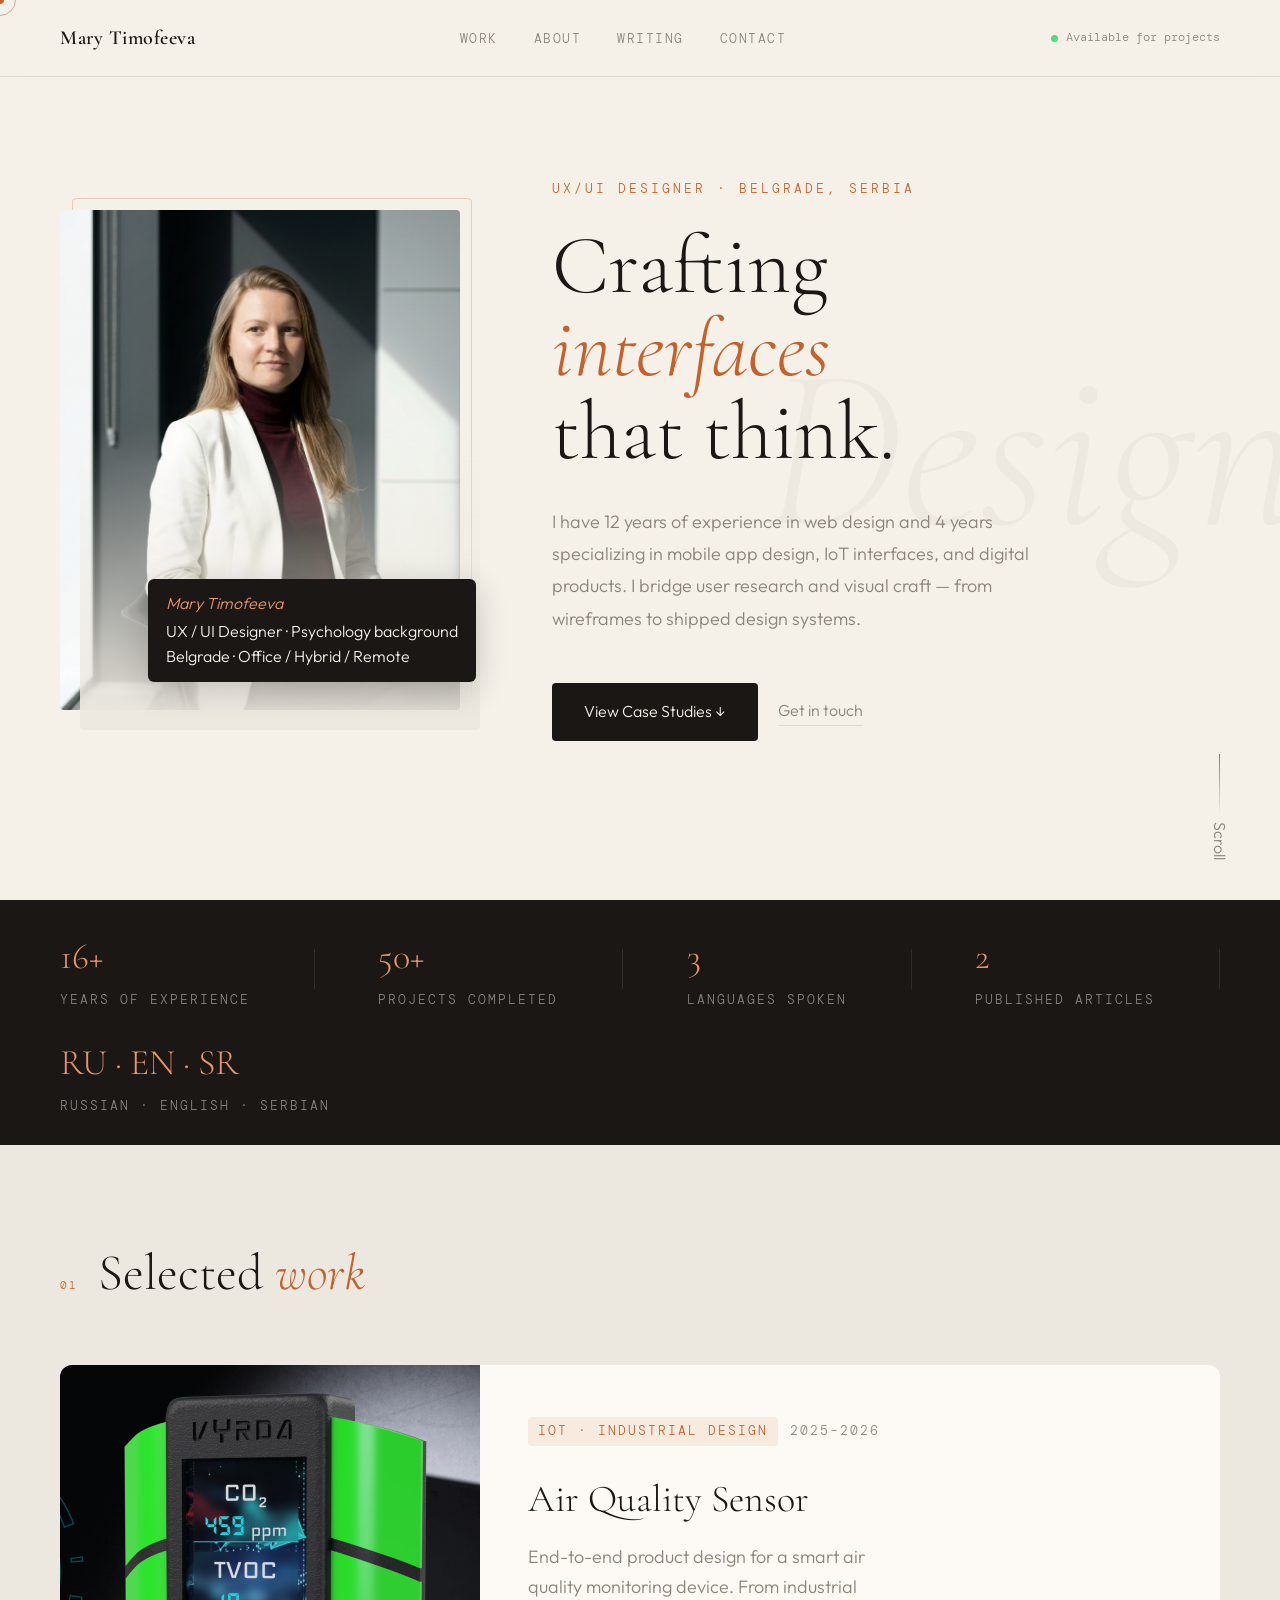
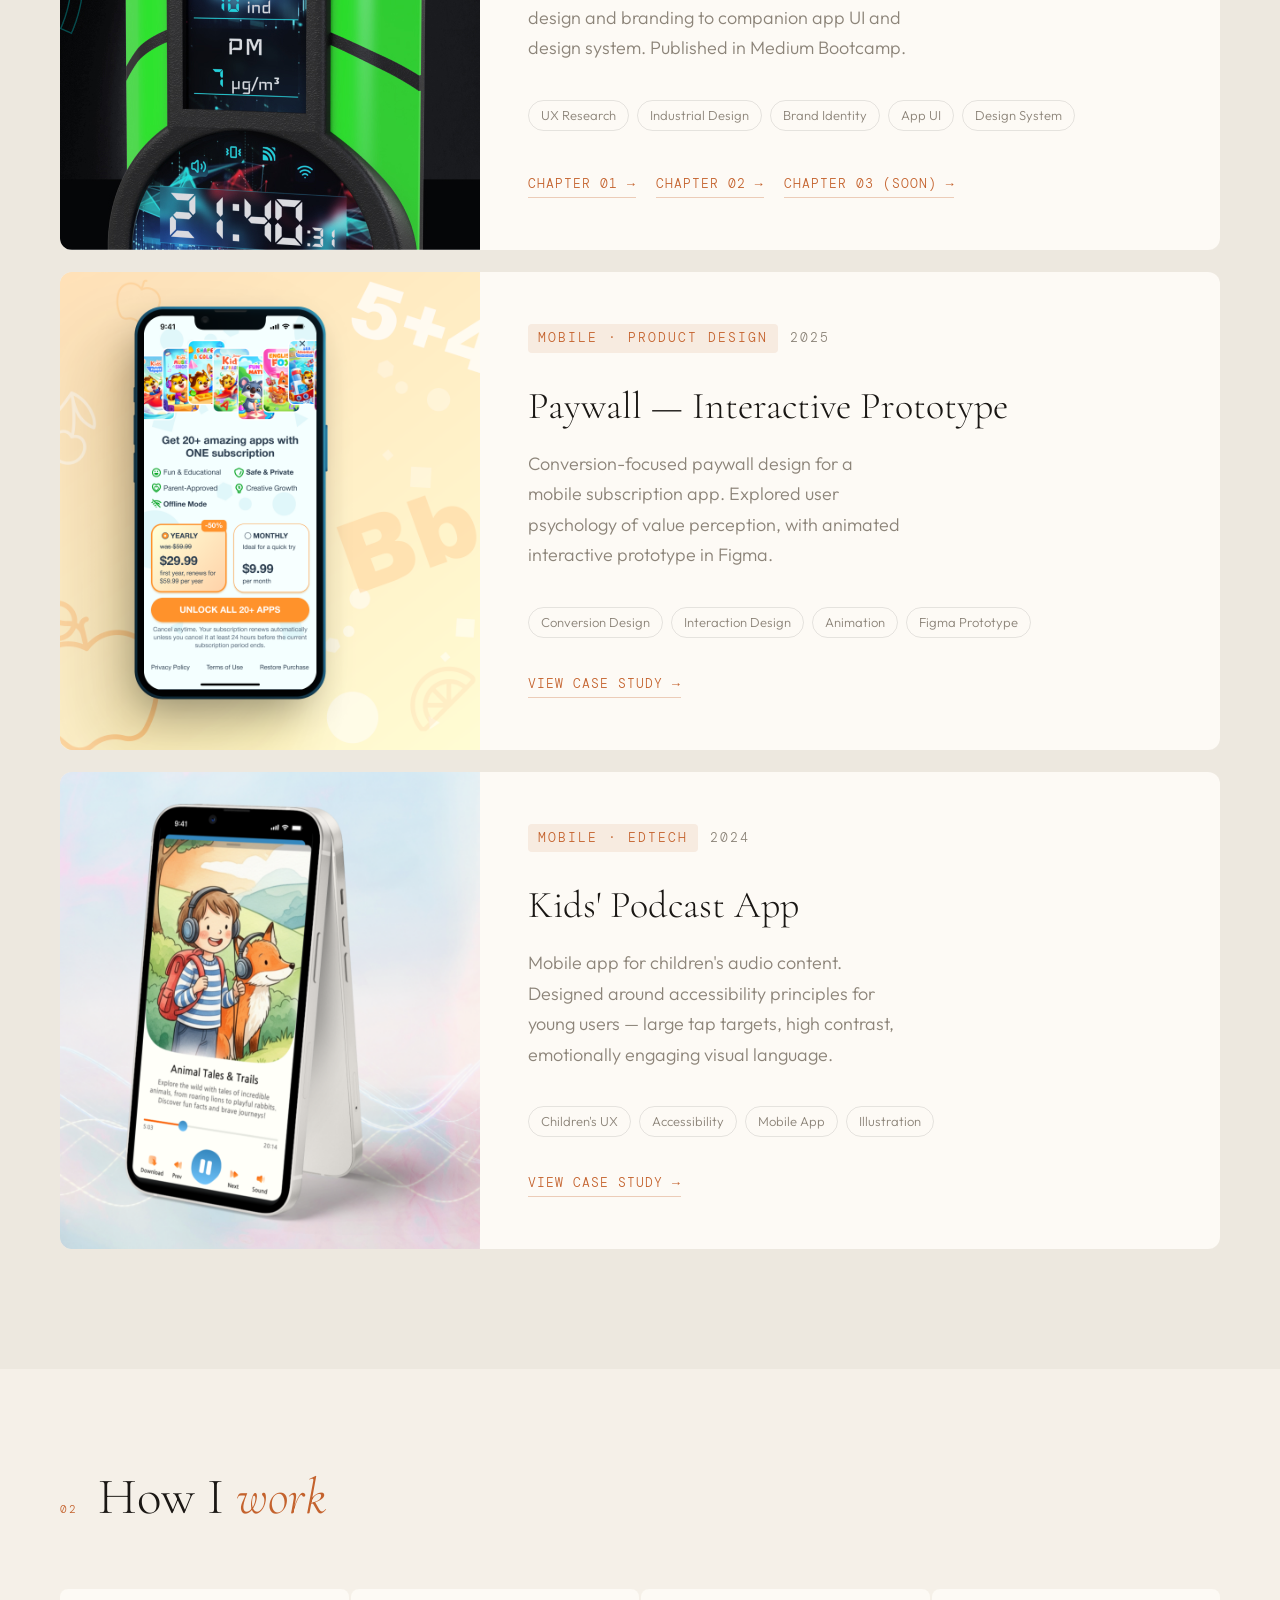
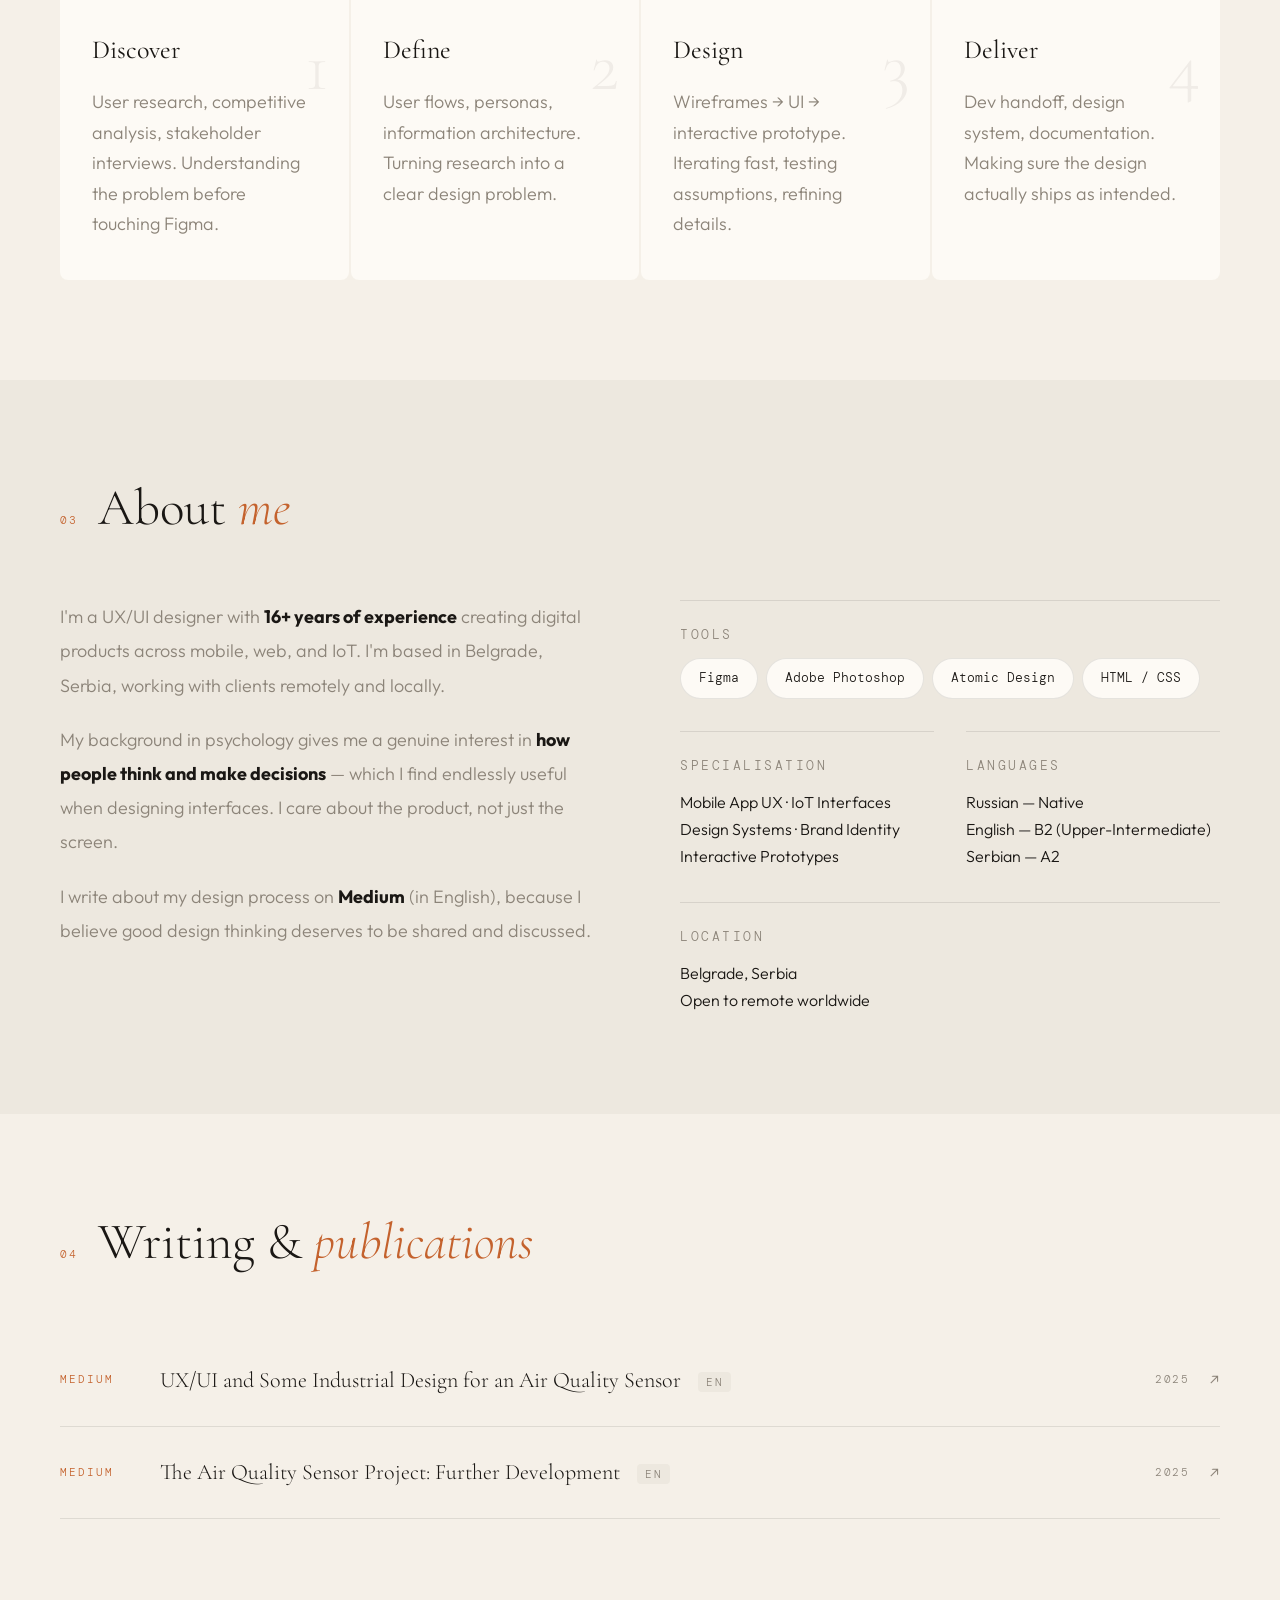
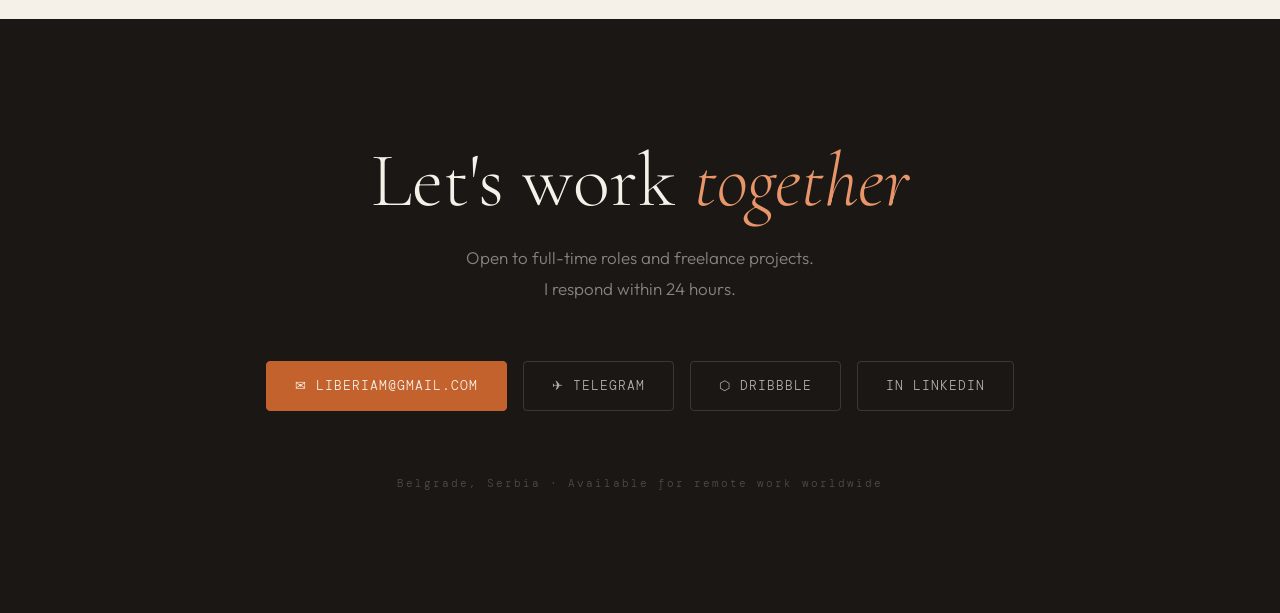
==== commit 66f8d573: "Add files via upload" ====
--- a/index.html
+++ b/index.html
@@ -364,7 +364,7 @@
     I respond within 24 hours.
   </p>
   <div class="contact-links">
-    <a href="/cdn-cgi/l/email-protection#97fbfef5f2e5fef6fad7f0faf6fefbb9f4f8fa" class="contact-link primary">✉ <span class="__cf_email__" data-cfemail="aec2c7cccbdcc7cfc3eec9c3cfc7c280cdc1c3">[email&#160;protected]</span></a>
+    <a href="mailto:liberiam@gmail.com" class="contact-link primary">✉ liberiam@gmail.com</a>
     <a href="https://t.me/LiberiamMary" class="contact-link" target="_blank">✈ Telegram</a>
     <a href="https://dribbble.com/liberiam" class="contact-link" target="_blank">⬡ Dribbble</a>
     <a href="https://www.linkedin.com/in/mary-timofeeva-184484382/" class="contact-link" target="_blank">in LinkedIn</a>
